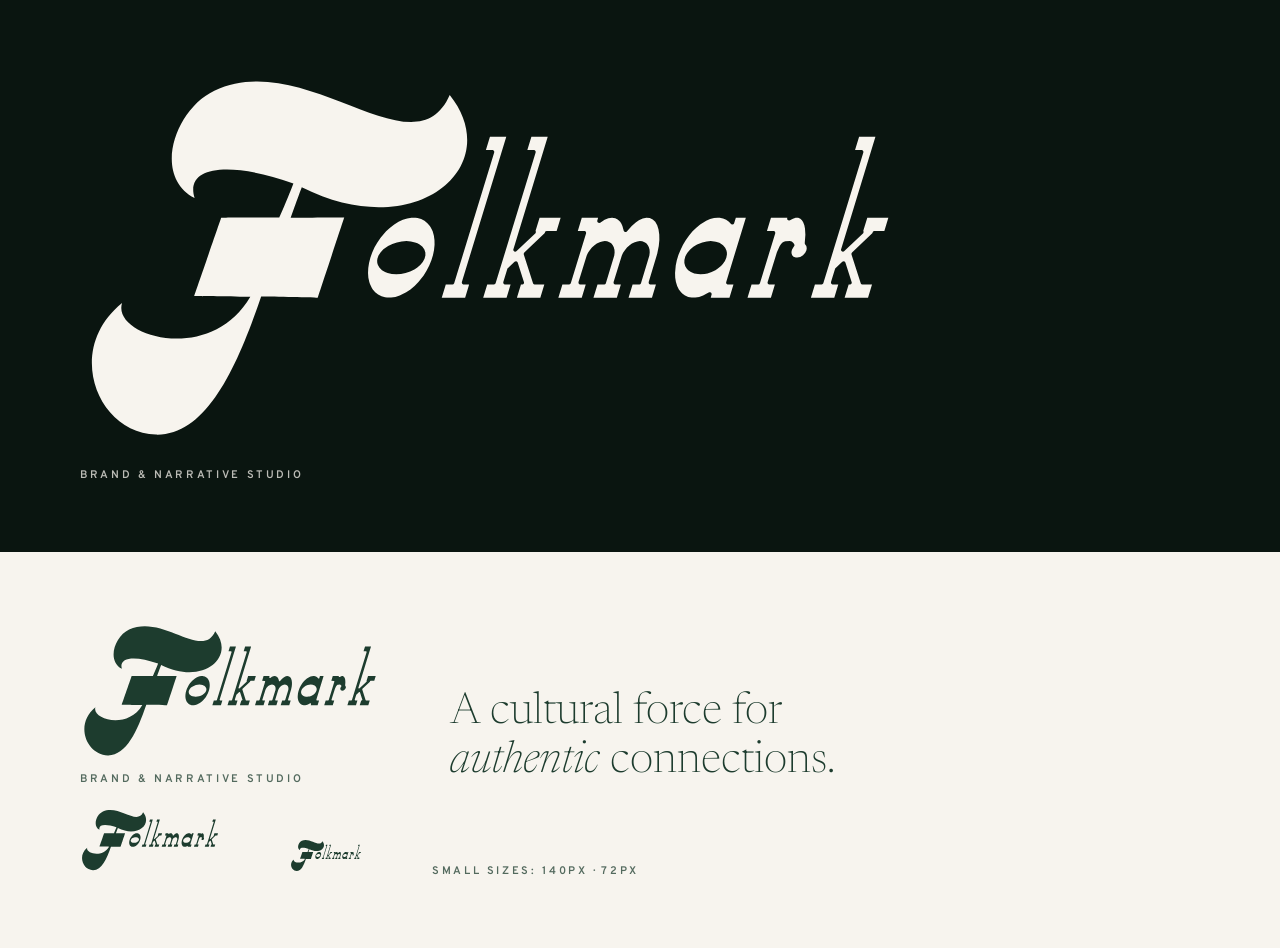
==== brand/specimen.html @ bb6ceb9d "Add the Folkmark logotype: painted F with sign-painter lowercase Draw 'olkmark' to sit beside the pa" ====
<!doctype html><html><head><meta charset="utf-8"><title>Folkmark logotype</title>
<link rel="stylesheet" href="https://fonts.googleapis.com/css2?family=Newsreader:ital,opsz,wght@0,6..72,200..300;1,6..72,200..300&family=Overpass:wght@600;800&display=swap">
<style>
body{margin:0;font-family:Overpass,sans-serif}
section{padding:70px 80px;display:flex;flex-direction:column;gap:22px}
.g{background:#0A1510;color:#F7F4EE} .p{background:#F7F4EE;color:#1D3C2E}
.lab{font-weight:600;font-size:11px;letter-spacing:.24em;text-transform:uppercase;opacity:.75}
.big svg{width:820px;display:block}
.row{display:flex;gap:70px;align-items:flex-end}
.lock svg{width:300px;display:block;margin-bottom:12px}
.serif{font-family:Newsreader;font-weight:200;font-size:44px;line-height:1.1}
.serif em{font-style:italic}
.sm svg{width:140px} .xs svg{width:72px}
</style></head><body>
<section class="g"><div class="big"><svg viewBox="-85 -480 1682 772" fill="currentColor"><path d="M1.23 -1.81 C-20.06 65.43 182.27 126.48 264.38 -15.01 C235.52 -15.36 149.30 -16.58 149.30 -16.58 C149.30 -16.58 204.63 -176.90 204.63 -176.90 C204.63 -176.90 323.94 -177.43 323.94 -177.43 C323.94 -177.43 342.78 -220.32 352.74 -247.23 C225.15 -293.12 129.31 -284.23 150.03 -217.38 C63.46 -262.58 108.81 -398.77 190.55 -437.57 C378.35 -526.70 600.63 -264.51 673.38 -428.57 C790.05 -282.53 604.11 -121.31 369.89 -239.24 C366.04 -229.39 347.33 -177.10 347.33 -177.10 C347.33 -177.10 456.98 -177.57 456.98 -177.57 C456.98 -177.57 402.70 -12.97 402.70 -12.97 C402.70 -12.97 330.21 -14.58 286.62 -15.43 C236.40 132.00 173.78 270.28 70.93 267.90 C-48.33 265.14 -118.09 94.92 1.23 -1.81Z"/><path d="M1414.2 -13.0 L1422.5 -40.0 L1436.4 -40.0 L1438.5 -40.9 L1439.7 -42.5 L1521.8 -310.8 L1521.9 -312.4 L1521.5 -313.9 L1520.5 -315.1 L1519.1 -315.8 L1504.8 -316.0 L1513.1 -343.0 L1546.6 -343.0 L1475.9 -111.2 L1476.5 -109.0 L1478.3 -107.5 L1480.2 -107.2 L1482.3 -108.0 L1521.5 -145.0 L1522.4 -147.5 L1521.7 -150.1 L1529.9 -177.0 L1573.1 -177.0 L1564.9 -150.0 L1544.7 -150.0 L1542.4 -149.3 L1541.1 -147.8 L1540.6 -145.4 L1498.6 -105.6 L1497.4 -103.5 L1497.5 -101.4 L1516.6 -41.9 L1517.8 -40.7 L1519.6 -40.0 L1539.6 -40.0 L1531.4 -13.0 L1483.4 -13.0 L1491.7 -40.0 L1494.5 -40.0 L1496.3 -40.7 L1497.7 -42.1 L1498.1 -44.1 L1485.0 -85.3 L1483.5 -87.0 L1481.3 -87.7 L1478.6 -86.6 L1464.0 -72.6 L1455.5 -45.2 L1455.4 -43.6 L1455.8 -42.1 L1456.8 -40.9 L1458.2 -40.2 L1470.4 -40.0 L1462.2 -13.0 L1414.2 -13.0Z M1284.2 -13.0 L1292.5 -40.0 L1306.4 -40.0 L1308.2 -40.7 L1309.7 -42.5 L1341.0 -144.8 L1341.2 -146.4 L1340.7 -147.9 L1339.7 -149.1 L1338.3 -149.8 L1324.1 -150.0 L1332.3 -177.0 L1365.8 -177.0 L1365.5 -174.7 L1366.1 -172.9 L1367.6 -171.6 L1369.5 -171.1 L1371.4 -171.6 L1377.4 -175.1 L1383.0 -176.8 L1388.1 -176.7 L1392.6 -174.8 L1395.8 -171.9 L1398.4 -167.8 L1400.8 -161.4 L1402.1 -155.1 L1402.9 -142.1 L1401.6 -124.7 L1402.2 -122.8 L1404.9 -119.0 L1405.7 -114.6 L1405.1 -110.1 L1402.6 -105.1 L1398.1 -100.0 L1392.3 -96.6 L1386.2 -95.2 L1383.3 -95.3 L1380.1 -96.3 L1377.9 -97.7 L1376.2 -99.6 L1374.9 -102.4 L1374.4 -105.0 L1374.6 -108.0 L1375.6 -111.7 L1380.6 -120.0 L1380.3 -122.3 L1378.4 -125.3 L1375.0 -128.0 L1371.1 -129.0 L1361.9 -128.7 L1358.8 -127.7 L1356.0 -126.0 L1353.1 -123.1 L1350.3 -119.0 L1344.5 -106.0 L1325.4 -44.8 L1325.4 -43.2 L1326.0 -41.8 L1328.2 -40.2 L1340.4 -40.0 L1332.2 -13.0 L1284.2 -13.0Z M1208.8 -13.0 L1210.8 -20.6 L1209.7 -23.0 L1207.7 -24.1 L1205.4 -24.0 L1193.1 -17.4 L1185.0 -14.6 L1177.1 -13.2 L1169.6 -13.2 L1162.6 -14.5 L1156.0 -17.4 L1150.4 -21.4 L1147.9 -23.9 L1143.4 -29.9 L1139.9 -37.1 L1137.4 -45.1 L1135.9 -54.1 L1135.6 -63.7 L1137.0 -79.0 L1139.2 -89.6 L1142.5 -100.3 L1146.8 -111.0 L1151.9 -121.3 L1157.8 -131.2 L1164.4 -140.5 L1171.5 -149.0 L1179.2 -156.6 L1187.1 -163.1 L1199.5 -170.8 L1207.5 -174.2 L1215.5 -176.3 L1223.2 -177.0 L1227.1 -176.8 L1234.0 -175.5 L1240.4 -172.7 L1246.1 -168.6 L1250.9 -163.7 L1253.5 -163.0 L1255.3 -163.7 L1256.6 -165.1 L1260.3 -177.0 L1280.8 -177.0 L1240.4 -44.8 L1240.4 -43.2 L1241.0 -41.8 L1243.2 -40.2 L1255.4 -40.0 L1247.2 -13.0 L1208.8 -13.0Z M1240.7 -94.9 L1242.0 -101.8 L1241.9 -105.7 L1241.0 -109.9 L1238.4 -115.5 L1234.0 -120.7 L1230.4 -123.3 L1226.5 -125.4 L1219.2 -127.9 L1208.8 -129.0 L1200.3 -128.4 L1191.5 -126.4 L1180.7 -122.0 L1173.1 -117.4 L1166.6 -111.9 L1161.3 -105.8 L1158.7 -101.7 L1156.6 -97.4 L1154.8 -90.4 L1154.7 -83.9 L1156.3 -77.8 L1159.4 -72.7 L1162.6 -69.3 L1168.1 -65.5 L1174.9 -62.8 L1182.3 -61.3 L1188.0 -61.0 L1196.3 -61.6 L1202.2 -62.8 L1210.6 -65.6 L1218.4 -69.4 L1223.4 -72.6 L1229.8 -77.9 L1233.6 -82.1 L1237.9 -88.3 L1240.7 -94.9Z M896.2 -13.0 L904.5 -40.0 L918.4 -40.0 L920.5 -40.9 L921.7 -42.5 L953.0 -144.8 L953.2 -146.4 L952.7 -147.9 L951.7 -149.1 L950.3 -149.8 L936.1 -150.0 L944.3 -177.0 L977.8 -177.0 L976.0 -170.9 L976.0 -169.3 L977.3 -167.0 L979.9 -166.1 L982.1 -166.7 L991.1 -172.7 L998.9 -175.9 L1006.3 -177.0 L1013.0 -175.9 L1017.9 -173.4 L1023.0 -168.5 L1025.6 -164.6 L1027.6 -160.1 L1030.5 -149.9 L1031.9 -148.4 L1033.7 -147.7 L1035.3 -147.9 L1036.7 -148.7 L1046.7 -160.0 L1054.9 -167.3 L1061.4 -171.8 L1069.3 -175.4 L1076.8 -177.0 L1083.7 -176.3 L1089.8 -173.5 L1095.0 -168.6 L1099.0 -161.7 L1101.7 -153.0 L1103.2 -142.8 L1103.4 -131.3 L1102.2 -118.8 L1099.0 -103.1 L1081.4 -44.4 L1082.0 -41.8 L1084.2 -40.2 L1096.4 -40.0 L1088.2 -13.0 L1040.2 -13.0 L1048.5 -40.0 L1062.4 -40.0 L1064.2 -40.7 L1065.5 -42.1 L1082.9 -99.4 L1083.6 -105.9 L1083.3 -111.1 L1081.9 -116.5 L1079.8 -120.6 L1076.6 -124.4 L1073.0 -126.9 L1068.3 -128.5 L1063.6 -129.0 L1058.0 -128.4 L1052.9 -126.8 L1047.1 -123.9 L1042.3 -120.5 L1037.0 -115.7 L1033.0 -111.0 L1029.0 -104.9 L1026.4 -99.4 L1009.4 -44.4 L1010.0 -41.8 L1012.2 -40.2 L1024.4 -40.0 L1016.2 -13.0 L968.2 -13.0 L976.5 -40.0 L990.4 -40.0 L992.2 -40.7 L993.5 -42.1 L1010.9 -99.4 L1011.6 -105.9 L1011.3 -111.1 L1009.9 -116.5 L1007.8 -120.6 L1004.6 -124.4 L1001.0 -126.9 L996.3 -128.5 L991.6 -129.0 L986.0 -128.4 L980.9 -126.8 L975.1 -123.9 L970.3 -120.5 L965.0 -115.7 L961.0 -111.0 L957.0 -104.9 L954.4 -99.4 L937.4 -44.4 L938.0 -41.8 L940.2 -40.2 L952.4 -40.0 L944.2 -13.0 L896.2 -13.0Z M742.0 -13.0 L750.3 -40.0 L764.2 -40.0 L766.3 -40.9 L767.5 -42.5 L849.6 -310.8 L849.7 -312.4 L849.3 -313.9 L848.3 -315.1 L846.9 -315.8 L832.6 -316.0 L840.9 -343.0 L874.4 -343.0 L803.7 -111.2 L804.3 -109.0 L805.8 -107.7 L808.0 -107.2 L810.1 -108.0 L849.3 -145.0 L850.2 -147.5 L849.5 -150.1 L857.7 -177.0 L900.9 -177.0 L892.7 -150.0 L872.5 -150.0 L870.2 -149.3 L868.9 -147.8 L868.4 -145.4 L826.4 -105.6 L825.2 -103.5 L825.3 -101.4 L844.4 -41.9 L845.9 -40.5 L847.4 -40.0 L867.4 -40.0 L859.2 -13.0 L811.2 -13.0 L819.5 -40.0 L822.3 -40.0 L824.1 -40.7 L825.5 -42.1 L825.9 -44.1 L812.8 -85.3 L811.3 -87.0 L809.1 -87.7 L806.4 -86.6 L791.8 -72.6 L783.3 -45.2 L783.2 -43.6 L783.6 -42.1 L784.6 -40.9 L786.0 -40.2 L798.2 -40.0 L790.0 -13.0 L742.0 -13.0Z M657.0 -13.0 L665.3 -40.0 L679.2 -40.0 L681.0 -40.7 L682.5 -42.5 L764.6 -310.8 L764.7 -312.4 L764.3 -313.9 L763.3 -315.1 L761.9 -315.8 L747.6 -316.0 L755.9 -343.0 L789.4 -343.0 L698.3 -45.2 L698.2 -43.6 L698.6 -42.1 L699.6 -40.9 L701.0 -40.2 L713.2 -40.0 L705.0 -13.0 L657.0 -13.0Z M635.8 -89.7 L631.4 -79.0 L626.1 -68.6 L619.9 -58.7 L609.2 -45.1 L601.3 -37.0 L592.8 -29.9 L584.1 -24.0 L570.8 -17.4 L561.9 -14.6 L553.1 -13.2 L544.8 -13.2 L540.8 -13.7 L533.5 -15.8 L526.5 -19.3 L520.5 -24.1 L515.6 -29.9 L513.4 -33.3 L509.8 -40.9 L508.4 -45.2 L506.5 -54.1 L505.8 -63.7 L506.3 -73.8 L507.9 -84.3 L510.6 -95.0 L514.4 -105.7 L519.2 -116.2 L525.0 -126.3 L531.6 -136.0 L542.9 -149.1 L551.0 -156.6 L559.6 -163.1 L568.4 -168.5 L577.3 -172.6 L586.2 -175.4 L594.9 -176.8 L603.2 -176.8 L607.3 -176.3 L614.8 -174.2 L621.6 -170.7 L627.6 -165.9 L632.6 -160.1 L634.8 -156.6 L638.4 -149.0 L640.8 -140.5 L642.1 -131.2 L642.3 -121.3 L641.2 -110.9 L639.1 -100.3 L635.8 -89.7Z M623.5 -99.3 L623.4 -105.7 L621.4 -111.8 L617.5 -117.3 L611.7 -122.0 L607.2 -124.5 L602.3 -126.4 L593.8 -128.3 L584.6 -129.0 L574.7 -128.3 L565.0 -126.4 L555.7 -123.2 L547.0 -119.0 L537.3 -112.1 L531.4 -105.8 L527.3 -99.3 L525.0 -92.6 L524.5 -88.6 L524.8 -84.3 L526.1 -79.8 L529.4 -74.2 L534.4 -69.3 L540.7 -65.6 L546.0 -63.6 L554.5 -61.6 L563.8 -61.0 L573.4 -61.7 L582.9 -63.6 L592.3 -66.7 L600.9 -70.9 L606.3 -74.4 L612.9 -79.9 L618.1 -86.1 L621.7 -92.6 L623.5 -99.3Z"/></svg></div><div class="lab">Brand &amp; Narrative Studio</div></section>
<section class="p"><div class="row">
 <div class="lock"><svg viewBox="-85 -480 1682 772" fill="currentColor"><path d="M1.23 -1.81 C-20.06 65.43 182.27 126.48 264.38 -15.01 C235.52 -15.36 149.30 -16.58 149.30 -16.58 C149.30 -16.58 204.63 -176.90 204.63 -176.90 C204.63 -176.90 323.94 -177.43 323.94 -177.43 C323.94 -177.43 342.78 -220.32 352.74 -247.23 C225.15 -293.12 129.31 -284.23 150.03 -217.38 C63.46 -262.58 108.81 -398.77 190.55 -437.57 C378.35 -526.70 600.63 -264.51 673.38 -428.57 C790.05 -282.53 604.11 -121.31 369.89 -239.24 C366.04 -229.39 347.33 -177.10 347.33 -177.10 C347.33 -177.10 456.98 -177.57 456.98 -177.57 C456.98 -177.57 402.70 -12.97 402.70 -12.97 C402.70 -12.97 330.21 -14.58 286.62 -15.43 C236.40 132.00 173.78 270.28 70.93 267.90 C-48.33 265.14 -118.09 94.92 1.23 -1.81Z"/><path d="M1414.2 -13.0 L1422.5 -40.0 L1436.4 -40.0 L1438.5 -40.9 L1439.7 -42.5 L1521.8 -310.8 L1521.9 -312.4 L1521.5 -313.9 L1520.5 -315.1 L1519.1 -315.8 L1504.8 -316.0 L1513.1 -343.0 L1546.6 -343.0 L1475.9 -111.2 L1476.5 -109.0 L1478.3 -107.5 L1480.2 -107.2 L1482.3 -108.0 L1521.5 -145.0 L1522.4 -147.5 L1521.7 -150.1 L1529.9 -177.0 L1573.1 -177.0 L1564.9 -150.0 L1544.7 -150.0 L1542.4 -149.3 L1541.1 -147.8 L1540.6 -145.4 L1498.6 -105.6 L1497.4 -103.5 L1497.5 -101.4 L1516.6 -41.9 L1517.8 -40.7 L1519.6 -40.0 L1539.6 -40.0 L1531.4 -13.0 L1483.4 -13.0 L1491.7 -40.0 L1494.5 -40.0 L1496.3 -40.7 L1497.7 -42.1 L1498.1 -44.1 L1485.0 -85.3 L1483.5 -87.0 L1481.3 -87.7 L1478.6 -86.6 L1464.0 -72.6 L1455.5 -45.2 L1455.4 -43.6 L1455.8 -42.1 L1456.8 -40.9 L1458.2 -40.2 L1470.4 -40.0 L1462.2 -13.0 L1414.2 -13.0Z M1284.2 -13.0 L1292.5 -40.0 L1306.4 -40.0 L1308.2 -40.7 L1309.7 -42.5 L1341.0 -144.8 L1341.2 -146.4 L1340.7 -147.9 L1339.7 -149.1 L1338.3 -149.8 L1324.1 -150.0 L1332.3 -177.0 L1365.8 -177.0 L1365.5 -174.7 L1366.1 -172.9 L1367.6 -171.6 L1369.5 -171.1 L1371.4 -171.6 L1377.4 -175.1 L1383.0 -176.8 L1388.1 -176.7 L1392.6 -174.8 L1395.8 -171.9 L1398.4 -167.8 L1400.8 -161.4 L1402.1 -155.1 L1402.9 -142.1 L1401.6 -124.7 L1402.2 -122.8 L1404.9 -119.0 L1405.7 -114.6 L1405.1 -110.1 L1402.6 -105.1 L1398.1 -100.0 L1392.3 -96.6 L1386.2 -95.2 L1383.3 -95.3 L1380.1 -96.3 L1377.9 -97.7 L1376.2 -99.6 L1374.9 -102.4 L1374.4 -105.0 L1374.6 -108.0 L1375.6 -111.7 L1380.6 -120.0 L1380.3 -122.3 L1378.4 -125.3 L1375.0 -128.0 L1371.1 -129.0 L1361.9 -128.7 L1358.8 -127.7 L1356.0 -126.0 L1353.1 -123.1 L1350.3 -119.0 L1344.5 -106.0 L1325.4 -44.8 L1325.4 -43.2 L1326.0 -41.8 L1328.2 -40.2 L1340.4 -40.0 L1332.2 -13.0 L1284.2 -13.0Z M1208.8 -13.0 L1210.8 -20.6 L1209.7 -23.0 L1207.7 -24.1 L1205.4 -24.0 L1193.1 -17.4 L1185.0 -14.6 L1177.1 -13.2 L1169.6 -13.2 L1162.6 -14.5 L1156.0 -17.4 L1150.4 -21.4 L1147.9 -23.9 L1143.4 -29.9 L1139.9 -37.1 L1137.4 -45.1 L1135.9 -54.1 L1135.6 -63.7 L1137.0 -79.0 L1139.2 -89.6 L1142.5 -100.3 L1146.8 -111.0 L1151.9 -121.3 L1157.8 -131.2 L1164.4 -140.5 L1171.5 -149.0 L1179.2 -156.6 L1187.1 -163.1 L1199.5 -170.8 L1207.5 -174.2 L1215.5 -176.3 L1223.2 -177.0 L1227.1 -176.8 L1234.0 -175.5 L1240.4 -172.7 L1246.1 -168.6 L1250.9 -163.7 L1253.5 -163.0 L1255.3 -163.7 L1256.6 -165.1 L1260.3 -177.0 L1280.8 -177.0 L1240.4 -44.8 L1240.4 -43.2 L1241.0 -41.8 L1243.2 -40.2 L1255.4 -40.0 L1247.2 -13.0 L1208.8 -13.0Z M1240.7 -94.9 L1242.0 -101.8 L1241.9 -105.7 L1241.0 -109.9 L1238.4 -115.5 L1234.0 -120.7 L1230.4 -123.3 L1226.5 -125.4 L1219.2 -127.9 L1208.8 -129.0 L1200.3 -128.4 L1191.5 -126.4 L1180.7 -122.0 L1173.1 -117.4 L1166.6 -111.9 L1161.3 -105.8 L1158.7 -101.7 L1156.6 -97.4 L1154.8 -90.4 L1154.7 -83.9 L1156.3 -77.8 L1159.4 -72.7 L1162.6 -69.3 L1168.1 -65.5 L1174.9 -62.8 L1182.3 -61.3 L1188.0 -61.0 L1196.3 -61.6 L1202.2 -62.8 L1210.6 -65.6 L1218.4 -69.4 L1223.4 -72.6 L1229.8 -77.9 L1233.6 -82.1 L1237.9 -88.3 L1240.7 -94.9Z M896.2 -13.0 L904.5 -40.0 L918.4 -40.0 L920.5 -40.9 L921.7 -42.5 L953.0 -144.8 L953.2 -146.4 L952.7 -147.9 L951.7 -149.1 L950.3 -149.8 L936.1 -150.0 L944.3 -177.0 L977.8 -177.0 L976.0 -170.9 L976.0 -169.3 L977.3 -167.0 L979.9 -166.1 L982.1 -166.7 L991.1 -172.7 L998.9 -175.9 L1006.3 -177.0 L1013.0 -175.9 L1017.9 -173.4 L1023.0 -168.5 L1025.6 -164.6 L1027.6 -160.1 L1030.5 -149.9 L1031.9 -148.4 L1033.7 -147.7 L1035.3 -147.9 L1036.7 -148.7 L1046.7 -160.0 L1054.9 -167.3 L1061.4 -171.8 L1069.3 -175.4 L1076.8 -177.0 L1083.7 -176.3 L1089.8 -173.5 L1095.0 -168.6 L1099.0 -161.7 L1101.7 -153.0 L1103.2 -142.8 L1103.4 -131.3 L1102.2 -118.8 L1099.0 -103.1 L1081.4 -44.4 L1082.0 -41.8 L1084.2 -40.2 L1096.4 -40.0 L1088.2 -13.0 L1040.2 -13.0 L1048.5 -40.0 L1062.4 -40.0 L1064.2 -40.7 L1065.5 -42.1 L1082.9 -99.4 L1083.6 -105.9 L1083.3 -111.1 L1081.9 -116.5 L1079.8 -120.6 L1076.6 -124.4 L1073.0 -126.9 L1068.3 -128.5 L1063.6 -129.0 L1058.0 -128.4 L1052.9 -126.8 L1047.1 -123.9 L1042.3 -120.5 L1037.0 -115.7 L1033.0 -111.0 L1029.0 -104.9 L1026.4 -99.4 L1009.4 -44.4 L1010.0 -41.8 L1012.2 -40.2 L1024.4 -40.0 L1016.2 -13.0 L968.2 -13.0 L976.5 -40.0 L990.4 -40.0 L992.2 -40.7 L993.5 -42.1 L1010.9 -99.4 L1011.6 -105.9 L1011.3 -111.1 L1009.9 -116.5 L1007.8 -120.6 L1004.6 -124.4 L1001.0 -126.9 L996.3 -128.5 L991.6 -129.0 L986.0 -128.4 L980.9 -126.8 L975.1 -123.9 L970.3 -120.5 L965.0 -115.7 L961.0 -111.0 L957.0 -104.9 L954.4 -99.4 L937.4 -44.4 L938.0 -41.8 L940.2 -40.2 L952.4 -40.0 L944.2 -13.0 L896.2 -13.0Z M742.0 -13.0 L750.3 -40.0 L764.2 -40.0 L766.3 -40.9 L767.5 -42.5 L849.6 -310.8 L849.7 -312.4 L849.3 -313.9 L848.3 -315.1 L846.9 -315.8 L832.6 -316.0 L840.9 -343.0 L874.4 -343.0 L803.7 -111.2 L804.3 -109.0 L805.8 -107.7 L808.0 -107.2 L810.1 -108.0 L849.3 -145.0 L850.2 -147.5 L849.5 -150.1 L857.7 -177.0 L900.9 -177.0 L892.7 -150.0 L872.5 -150.0 L870.2 -149.3 L868.9 -147.8 L868.4 -145.4 L826.4 -105.6 L825.2 -103.5 L825.3 -101.4 L844.4 -41.9 L845.9 -40.5 L847.4 -40.0 L867.4 -40.0 L859.2 -13.0 L811.2 -13.0 L819.5 -40.0 L822.3 -40.0 L824.1 -40.7 L825.5 -42.1 L825.9 -44.1 L812.8 -85.3 L811.3 -87.0 L809.1 -87.7 L806.4 -86.6 L791.8 -72.6 L783.3 -45.2 L783.2 -43.6 L783.6 -42.1 L784.6 -40.9 L786.0 -40.2 L798.2 -40.0 L790.0 -13.0 L742.0 -13.0Z M657.0 -13.0 L665.3 -40.0 L679.2 -40.0 L681.0 -40.7 L682.5 -42.5 L764.6 -310.8 L764.7 -312.4 L764.3 -313.9 L763.3 -315.1 L761.9 -315.8 L747.6 -316.0 L755.9 -343.0 L789.4 -343.0 L698.3 -45.2 L698.2 -43.6 L698.6 -42.1 L699.6 -40.9 L701.0 -40.2 L713.2 -40.0 L705.0 -13.0 L657.0 -13.0Z M635.8 -89.7 L631.4 -79.0 L626.1 -68.6 L619.9 -58.7 L609.2 -45.1 L601.3 -37.0 L592.8 -29.9 L584.1 -24.0 L570.8 -17.4 L561.9 -14.6 L553.1 -13.2 L544.8 -13.2 L540.8 -13.7 L533.5 -15.8 L526.5 -19.3 L520.5 -24.1 L515.6 -29.9 L513.4 -33.3 L509.8 -40.9 L508.4 -45.2 L506.5 -54.1 L505.8 -63.7 L506.3 -73.8 L507.9 -84.3 L510.6 -95.0 L514.4 -105.7 L519.2 -116.2 L525.0 -126.3 L531.6 -136.0 L542.9 -149.1 L551.0 -156.6 L559.6 -163.1 L568.4 -168.5 L577.3 -172.6 L586.2 -175.4 L594.9 -176.8 L603.2 -176.8 L607.3 -176.3 L614.8 -174.2 L621.6 -170.7 L627.6 -165.9 L632.6 -160.1 L634.8 -156.6 L638.4 -149.0 L640.8 -140.5 L642.1 -131.2 L642.3 -121.3 L641.2 -110.9 L639.1 -100.3 L635.8 -89.7Z M623.5 -99.3 L623.4 -105.7 L621.4 -111.8 L617.5 -117.3 L611.7 -122.0 L607.2 -124.5 L602.3 -126.4 L593.8 -128.3 L584.6 -129.0 L574.7 -128.3 L565.0 -126.4 L555.7 -123.2 L547.0 -119.0 L537.3 -112.1 L531.4 -105.8 L527.3 -99.3 L525.0 -92.6 L524.5 -88.6 L524.8 -84.3 L526.1 -79.8 L529.4 -74.2 L534.4 -69.3 L540.7 -65.6 L546.0 -63.6 L554.5 -61.6 L563.8 -61.0 L573.4 -61.7 L582.9 -63.6 L592.3 -66.7 L600.9 -70.9 L606.3 -74.4 L612.9 -79.9 L618.1 -86.1 L621.7 -92.6 L623.5 -99.3Z"/></svg><div class="lab">Brand &amp; Narrative Studio</div></div>
 <div class="serif">A cultural force for<br><em>authentic</em> connections.</div></div>
 <div class="row"><div class="sm"><svg viewBox="-85 -480 1682 772" fill="currentColor"><path d="M1.23 -1.81 C-20.06 65.43 182.27 126.48 264.38 -15.01 C235.52 -15.36 149.30 -16.58 149.30 -16.58 C149.30 -16.58 204.63 -176.90 204.63 -176.90 C204.63 -176.90 323.94 -177.43 323.94 -177.43 C323.94 -177.43 342.78 -220.32 352.74 -247.23 C225.15 -293.12 129.31 -284.23 150.03 -217.38 C63.46 -262.58 108.81 -398.77 190.55 -437.57 C378.35 -526.70 600.63 -264.51 673.38 -428.57 C790.05 -282.53 604.11 -121.31 369.89 -239.24 C366.04 -229.39 347.33 -177.10 347.33 -177.10 C347.33 -177.10 456.98 -177.57 456.98 -177.57 C456.98 -177.57 402.70 -12.97 402.70 -12.97 C402.70 -12.97 330.21 -14.58 286.62 -15.43 C236.40 132.00 173.78 270.28 70.93 267.90 C-48.33 265.14 -118.09 94.92 1.23 -1.81Z"/><path d="M1414.2 -13.0 L1422.5 -40.0 L1436.4 -40.0 L1438.5 -40.9 L1439.7 -42.5 L1521.8 -310.8 L1521.9 -312.4 L1521.5 -313.9 L1520.5 -315.1 L1519.1 -315.8 L1504.8 -316.0 L1513.1 -343.0 L1546.6 -343.0 L1475.9 -111.2 L1476.5 -109.0 L1478.3 -107.5 L1480.2 -107.2 L1482.3 -108.0 L1521.5 -145.0 L1522.4 -147.5 L1521.7 -150.1 L1529.9 -177.0 L1573.1 -177.0 L1564.9 -150.0 L1544.7 -150.0 L1542.4 -149.3 L1541.1 -147.8 L1540.6 -145.4 L1498.6 -105.6 L1497.4 -103.5 L1497.5 -101.4 L1516.6 -41.9 L1517.8 -40.7 L1519.6 -40.0 L1539.6 -40.0 L1531.4 -13.0 L1483.4 -13.0 L1491.7 -40.0 L1494.5 -40.0 L1496.3 -40.7 L1497.7 -42.1 L1498.1 -44.1 L1485.0 -85.3 L1483.5 -87.0 L1481.3 -87.7 L1478.6 -86.6 L1464.0 -72.6 L1455.5 -45.2 L1455.4 -43.6 L1455.8 -42.1 L1456.8 -40.9 L1458.2 -40.2 L1470.4 -40.0 L1462.2 -13.0 L1414.2 -13.0Z M1284.2 -13.0 L1292.5 -40.0 L1306.4 -40.0 L1308.2 -40.7 L1309.7 -42.5 L1341.0 -144.8 L1341.2 -146.4 L1340.7 -147.9 L1339.7 -149.1 L1338.3 -149.8 L1324.1 -150.0 L1332.3 -177.0 L1365.8 -177.0 L1365.5 -174.7 L1366.1 -172.9 L1367.6 -171.6 L1369.5 -171.1 L1371.4 -171.6 L1377.4 -175.1 L1383.0 -176.8 L1388.1 -176.7 L1392.6 -174.8 L1395.8 -171.9 L1398.4 -167.8 L1400.8 -161.4 L1402.1 -155.1 L1402.9 -142.1 L1401.6 -124.7 L1402.2 -122.8 L1404.9 -119.0 L1405.7 -114.6 L1405.1 -110.1 L1402.6 -105.1 L1398.1 -100.0 L1392.3 -96.6 L1386.2 -95.2 L1383.3 -95.3 L1380.1 -96.3 L1377.9 -97.7 L1376.2 -99.6 L1374.9 -102.4 L1374.4 -105.0 L1374.6 -108.0 L1375.6 -111.7 L1380.6 -120.0 L1380.3 -122.3 L1378.4 -125.3 L1375.0 -128.0 L1371.1 -129.0 L1361.9 -128.7 L1358.8 -127.7 L1356.0 -126.0 L1353.1 -123.1 L1350.3 -119.0 L1344.5 -106.0 L1325.4 -44.8 L1325.4 -43.2 L1326.0 -41.8 L1328.2 -40.2 L1340.4 -40.0 L1332.2 -13.0 L1284.2 -13.0Z M1208.8 -13.0 L1210.8 -20.6 L1209.7 -23.0 L1207.7 -24.1 L1205.4 -24.0 L1193.1 -17.4 L1185.0 -14.6 L1177.1 -13.2 L1169.6 -13.2 L1162.6 -14.5 L1156.0 -17.4 L1150.4 -21.4 L1147.9 -23.9 L1143.4 -29.9 L1139.9 -37.1 L1137.4 -45.1 L1135.9 -54.1 L1135.6 -63.7 L1137.0 -79.0 L1139.2 -89.6 L1142.5 -100.3 L1146.8 -111.0 L1151.9 -121.3 L1157.8 -131.2 L1164.4 -140.5 L1171.5 -149.0 L1179.2 -156.6 L1187.1 -163.1 L1199.5 -170.8 L1207.5 -174.2 L1215.5 -176.3 L1223.2 -177.0 L1227.1 -176.8 L1234.0 -175.5 L1240.4 -172.7 L1246.1 -168.6 L1250.9 -163.7 L1253.5 -163.0 L1255.3 -163.7 L1256.6 -165.1 L1260.3 -177.0 L1280.8 -177.0 L1240.4 -44.8 L1240.4 -43.2 L1241.0 -41.8 L1243.2 -40.2 L1255.4 -40.0 L1247.2 -13.0 L1208.8 -13.0Z M1240.7 -94.9 L1242.0 -101.8 L1241.9 -105.7 L1241.0 -109.9 L1238.4 -115.5 L1234.0 -120.7 L1230.4 -123.3 L1226.5 -125.4 L1219.2 -127.9 L1208.8 -129.0 L1200.3 -128.4 L1191.5 -126.4 L1180.7 -122.0 L1173.1 -117.4 L1166.6 -111.9 L1161.3 -105.8 L1158.7 -101.7 L1156.6 -97.4 L1154.8 -90.4 L1154.7 -83.9 L1156.3 -77.8 L1159.4 -72.7 L1162.6 -69.3 L1168.1 -65.5 L1174.9 -62.8 L1182.3 -61.3 L1188.0 -61.0 L1196.3 -61.6 L1202.2 -62.8 L1210.6 -65.6 L1218.4 -69.4 L1223.4 -72.6 L1229.8 -77.9 L1233.6 -82.1 L1237.9 -88.3 L1240.7 -94.9Z M896.2 -13.0 L904.5 -40.0 L918.4 -40.0 L920.5 -40.9 L921.7 -42.5 L953.0 -144.8 L953.2 -146.4 L952.7 -147.9 L951.7 -149.1 L950.3 -149.8 L936.1 -150.0 L944.3 -177.0 L977.8 -177.0 L976.0 -170.9 L976.0 -169.3 L977.3 -167.0 L979.9 -166.1 L982.1 -166.7 L991.1 -172.7 L998.9 -175.9 L1006.3 -177.0 L1013.0 -175.9 L1017.9 -173.4 L1023.0 -168.5 L1025.6 -164.6 L1027.6 -160.1 L1030.5 -149.9 L1031.9 -148.4 L1033.7 -147.7 L1035.3 -147.9 L1036.7 -148.7 L1046.7 -160.0 L1054.9 -167.3 L1061.4 -171.8 L1069.3 -175.4 L1076.8 -177.0 L1083.7 -176.3 L1089.8 -173.5 L1095.0 -168.6 L1099.0 -161.7 L1101.7 -153.0 L1103.2 -142.8 L1103.4 -131.3 L1102.2 -118.8 L1099.0 -103.1 L1081.4 -44.4 L1082.0 -41.8 L1084.2 -40.2 L1096.4 -40.0 L1088.2 -13.0 L1040.2 -13.0 L1048.5 -40.0 L1062.4 -40.0 L1064.2 -40.7 L1065.5 -42.1 L1082.9 -99.4 L1083.6 -105.9 L1083.3 -111.1 L1081.9 -116.5 L1079.8 -120.6 L1076.6 -124.4 L1073.0 -126.9 L1068.3 -128.5 L1063.6 -129.0 L1058.0 -128.4 L1052.9 -126.8 L1047.1 -123.9 L1042.3 -120.5 L1037.0 -115.7 L1033.0 -111.0 L1029.0 -104.9 L1026.4 -99.4 L1009.4 -44.4 L1010.0 -41.8 L1012.2 -40.2 L1024.4 -40.0 L1016.2 -13.0 L968.2 -13.0 L976.5 -40.0 L990.4 -40.0 L992.2 -40.7 L993.5 -42.1 L1010.9 -99.4 L1011.6 -105.9 L1011.3 -111.1 L1009.9 -116.5 L1007.8 -120.6 L1004.6 -124.4 L1001.0 -126.9 L996.3 -128.5 L991.6 -129.0 L986.0 -128.4 L980.9 -126.8 L975.1 -123.9 L970.3 -120.5 L965.0 -115.7 L961.0 -111.0 L957.0 -104.9 L954.4 -99.4 L937.4 -44.4 L938.0 -41.8 L940.2 -40.2 L952.4 -40.0 L944.2 -13.0 L896.2 -13.0Z M742.0 -13.0 L750.3 -40.0 L764.2 -40.0 L766.3 -40.9 L767.5 -42.5 L849.6 -310.8 L849.7 -312.4 L849.3 -313.9 L848.3 -315.1 L846.9 -315.8 L832.6 -316.0 L840.9 -343.0 L874.4 -343.0 L803.7 -111.2 L804.3 -109.0 L805.8 -107.7 L808.0 -107.2 L810.1 -108.0 L849.3 -145.0 L850.2 -147.5 L849.5 -150.1 L857.7 -177.0 L900.9 -177.0 L892.7 -150.0 L872.5 -150.0 L870.2 -149.3 L868.9 -147.8 L868.4 -145.4 L826.4 -105.6 L825.2 -103.5 L825.3 -101.4 L844.4 -41.9 L845.9 -40.5 L847.4 -40.0 L867.4 -40.0 L859.2 -13.0 L811.2 -13.0 L819.5 -40.0 L822.3 -40.0 L824.1 -40.7 L825.5 -42.1 L825.9 -44.1 L812.8 -85.3 L811.3 -87.0 L809.1 -87.7 L806.4 -86.6 L791.8 -72.6 L783.3 -45.2 L783.2 -43.6 L783.6 -42.1 L784.6 -40.9 L786.0 -40.2 L798.2 -40.0 L790.0 -13.0 L742.0 -13.0Z M657.0 -13.0 L665.3 -40.0 L679.2 -40.0 L681.0 -40.7 L682.5 -42.5 L764.6 -310.8 L764.7 -312.4 L764.3 -313.9 L763.3 -315.1 L761.9 -315.8 L747.6 -316.0 L755.9 -343.0 L789.4 -343.0 L698.3 -45.2 L698.2 -43.6 L698.6 -42.1 L699.6 -40.9 L701.0 -40.2 L713.2 -40.0 L705.0 -13.0 L657.0 -13.0Z M635.8 -89.7 L631.4 -79.0 L626.1 -68.6 L619.9 -58.7 L609.2 -45.1 L601.3 -37.0 L592.8 -29.9 L584.1 -24.0 L570.8 -17.4 L561.9 -14.6 L553.1 -13.2 L544.8 -13.2 L540.8 -13.7 L533.5 -15.8 L526.5 -19.3 L520.5 -24.1 L515.6 -29.9 L513.4 -33.3 L509.8 -40.9 L508.4 -45.2 L506.5 -54.1 L505.8 -63.7 L506.3 -73.8 L507.9 -84.3 L510.6 -95.0 L514.4 -105.7 L519.2 -116.2 L525.0 -126.3 L531.6 -136.0 L542.9 -149.1 L551.0 -156.6 L559.6 -163.1 L568.4 -168.5 L577.3 -172.6 L586.2 -175.4 L594.9 -176.8 L603.2 -176.8 L607.3 -176.3 L614.8 -174.2 L621.6 -170.7 L627.6 -165.9 L632.6 -160.1 L634.8 -156.6 L638.4 -149.0 L640.8 -140.5 L642.1 -131.2 L642.3 -121.3 L641.2 -110.9 L639.1 -100.3 L635.8 -89.7Z M623.5 -99.3 L623.4 -105.7 L621.4 -111.8 L617.5 -117.3 L611.7 -122.0 L607.2 -124.5 L602.3 -126.4 L593.8 -128.3 L584.6 -129.0 L574.7 -128.3 L565.0 -126.4 L555.7 -123.2 L547.0 -119.0 L537.3 -112.1 L531.4 -105.8 L527.3 -99.3 L525.0 -92.6 L524.5 -88.6 L524.8 -84.3 L526.1 -79.8 L529.4 -74.2 L534.4 -69.3 L540.7 -65.6 L546.0 -63.6 L554.5 -61.6 L563.8 -61.0 L573.4 -61.7 L582.9 -63.6 L592.3 -66.7 L600.9 -70.9 L606.3 -74.4 L612.9 -79.9 L618.1 -86.1 L621.7 -92.6 L623.5 -99.3Z"/></svg></div><div class="xs"><svg viewBox="-85 -480 1682 772" fill="currentColor"><path d="M1.23 -1.81 C-20.06 65.43 182.27 126.48 264.38 -15.01 C235.52 -15.36 149.30 -16.58 149.30 -16.58 C149.30 -16.58 204.63 -176.90 204.63 -176.90 C204.63 -176.90 323.94 -177.43 323.94 -177.43 C323.94 -177.43 342.78 -220.32 352.74 -247.23 C225.15 -293.12 129.31 -284.23 150.03 -217.38 C63.46 -262.58 108.81 -398.77 190.55 -437.57 C378.35 -526.70 600.63 -264.51 673.38 -428.57 C790.05 -282.53 604.11 -121.31 369.89 -239.24 C366.04 -229.39 347.33 -177.10 347.33 -177.10 C347.33 -177.10 456.98 -177.57 456.98 -177.57 C456.98 -177.57 402.70 -12.97 402.70 -12.97 C402.70 -12.97 330.21 -14.58 286.62 -15.43 C236.40 132.00 173.78 270.28 70.93 267.90 C-48.33 265.14 -118.09 94.92 1.23 -1.81Z"/><path d="M1414.2 -13.0 L1422.5 -40.0 L1436.4 -40.0 L1438.5 -40.9 L1439.7 -42.5 L1521.8 -310.8 L1521.9 -312.4 L1521.5 -313.9 L1520.5 -315.1 L1519.1 -315.8 L1504.8 -316.0 L1513.1 -343.0 L1546.6 -343.0 L1475.9 -111.2 L1476.5 -109.0 L1478.3 -107.5 L1480.2 -107.2 L1482.3 -108.0 L1521.5 -145.0 L1522.4 -147.5 L1521.7 -150.1 L1529.9 -177.0 L1573.1 -177.0 L1564.9 -150.0 L1544.7 -150.0 L1542.4 -149.3 L1541.1 -147.8 L1540.6 -145.4 L1498.6 -105.6 L1497.4 -103.5 L1497.5 -101.4 L1516.6 -41.9 L1517.8 -40.7 L1519.6 -40.0 L1539.6 -40.0 L1531.4 -13.0 L1483.4 -13.0 L1491.7 -40.0 L1494.5 -40.0 L1496.3 -40.7 L1497.7 -42.1 L1498.1 -44.1 L1485.0 -85.3 L1483.5 -87.0 L1481.3 -87.7 L1478.6 -86.6 L1464.0 -72.6 L1455.5 -45.2 L1455.4 -43.6 L1455.8 -42.1 L1456.8 -40.9 L1458.2 -40.2 L1470.4 -40.0 L1462.2 -13.0 L1414.2 -13.0Z M1284.2 -13.0 L1292.5 -40.0 L1306.4 -40.0 L1308.2 -40.7 L1309.7 -42.5 L1341.0 -144.8 L1341.2 -146.4 L1340.7 -147.9 L1339.7 -149.1 L1338.3 -149.8 L1324.1 -150.0 L1332.3 -177.0 L1365.8 -177.0 L1365.5 -174.7 L1366.1 -172.9 L1367.6 -171.6 L1369.5 -171.1 L1371.4 -171.6 L1377.4 -175.1 L1383.0 -176.8 L1388.1 -176.7 L1392.6 -174.8 L1395.8 -171.9 L1398.4 -167.8 L1400.8 -161.4 L1402.1 -155.1 L1402.9 -142.1 L1401.6 -124.7 L1402.2 -122.8 L1404.9 -119.0 L1405.7 -114.6 L1405.1 -110.1 L1402.6 -105.1 L1398.1 -100.0 L1392.3 -96.6 L1386.2 -95.2 L1383.3 -95.3 L1380.1 -96.3 L1377.9 -97.7 L1376.2 -99.6 L1374.9 -102.4 L1374.4 -105.0 L1374.6 -108.0 L1375.6 -111.7 L1380.6 -120.0 L1380.3 -122.3 L1378.4 -125.3 L1375.0 -128.0 L1371.1 -129.0 L1361.9 -128.7 L1358.8 -127.7 L1356.0 -126.0 L1353.1 -123.1 L1350.3 -119.0 L1344.5 -106.0 L1325.4 -44.8 L1325.4 -43.2 L1326.0 -41.8 L1328.2 -40.2 L1340.4 -40.0 L1332.2 -13.0 L1284.2 -13.0Z M1208.8 -13.0 L1210.8 -20.6 L1209.7 -23.0 L1207.7 -24.1 L1205.4 -24.0 L1193.1 -17.4 L1185.0 -14.6 L1177.1 -13.2 L1169.6 -13.2 L1162.6 -14.5 L1156.0 -17.4 L1150.4 -21.4 L1147.9 -23.9 L1143.4 -29.9 L1139.9 -37.1 L1137.4 -45.1 L1135.9 -54.1 L1135.6 -63.7 L1137.0 -79.0 L1139.2 -89.6 L1142.5 -100.3 L1146.8 -111.0 L1151.9 -121.3 L1157.8 -131.2 L1164.4 -140.5 L1171.5 -149.0 L1179.2 -156.6 L1187.1 -163.1 L1199.5 -170.8 L1207.5 -174.2 L1215.5 -176.3 L1223.2 -177.0 L1227.1 -176.8 L1234.0 -175.5 L1240.4 -172.7 L1246.1 -168.6 L1250.9 -163.7 L1253.5 -163.0 L1255.3 -163.7 L1256.6 -165.1 L1260.3 -177.0 L1280.8 -177.0 L1240.4 -44.8 L1240.4 -43.2 L1241.0 -41.8 L1243.2 -40.2 L1255.4 -40.0 L1247.2 -13.0 L1208.8 -13.0Z M1240.7 -94.9 L1242.0 -101.8 L1241.9 -105.7 L1241.0 -109.9 L1238.4 -115.5 L1234.0 -120.7 L1230.4 -123.3 L1226.5 -125.4 L1219.2 -127.9 L1208.8 -129.0 L1200.3 -128.4 L1191.5 -126.4 L1180.7 -122.0 L1173.1 -117.4 L1166.6 -111.9 L1161.3 -105.8 L1158.7 -101.7 L1156.6 -97.4 L1154.8 -90.4 L1154.7 -83.9 L1156.3 -77.8 L1159.4 -72.7 L1162.6 -69.3 L1168.1 -65.5 L1174.9 -62.8 L1182.3 -61.3 L1188.0 -61.0 L1196.3 -61.6 L1202.2 -62.8 L1210.6 -65.6 L1218.4 -69.4 L1223.4 -72.6 L1229.8 -77.9 L1233.6 -82.1 L1237.9 -88.3 L1240.7 -94.9Z M896.2 -13.0 L904.5 -40.0 L918.4 -40.0 L920.5 -40.9 L921.7 -42.5 L953.0 -144.8 L953.2 -146.4 L952.7 -147.9 L951.7 -149.1 L950.3 -149.8 L936.1 -150.0 L944.3 -177.0 L977.8 -177.0 L976.0 -170.9 L976.0 -169.3 L977.3 -167.0 L979.9 -166.1 L982.1 -166.7 L991.1 -172.7 L998.9 -175.9 L1006.3 -177.0 L1013.0 -175.9 L1017.9 -173.4 L1023.0 -168.5 L1025.6 -164.6 L1027.6 -160.1 L1030.5 -149.9 L1031.9 -148.4 L1033.7 -147.7 L1035.3 -147.9 L1036.7 -148.7 L1046.7 -160.0 L1054.9 -167.3 L1061.4 -171.8 L1069.3 -175.4 L1076.8 -177.0 L1083.7 -176.3 L1089.8 -173.5 L1095.0 -168.6 L1099.0 -161.7 L1101.7 -153.0 L1103.2 -142.8 L1103.4 -131.3 L1102.2 -118.8 L1099.0 -103.1 L1081.4 -44.4 L1082.0 -41.8 L1084.2 -40.2 L1096.4 -40.0 L1088.2 -13.0 L1040.2 -13.0 L1048.5 -40.0 L1062.4 -40.0 L1064.2 -40.7 L1065.5 -42.1 L1082.9 -99.4 L1083.6 -105.9 L1083.3 -111.1 L1081.9 -116.5 L1079.8 -120.6 L1076.6 -124.4 L1073.0 -126.9 L1068.3 -128.5 L1063.6 -129.0 L1058.0 -128.4 L1052.9 -126.8 L1047.1 -123.9 L1042.3 -120.5 L1037.0 -115.7 L1033.0 -111.0 L1029.0 -104.9 L1026.4 -99.4 L1009.4 -44.4 L1010.0 -41.8 L1012.2 -40.2 L1024.4 -40.0 L1016.2 -13.0 L968.2 -13.0 L976.5 -40.0 L990.4 -40.0 L992.2 -40.7 L993.5 -42.1 L1010.9 -99.4 L1011.6 -105.9 L1011.3 -111.1 L1009.9 -116.5 L1007.8 -120.6 L1004.6 -124.4 L1001.0 -126.9 L996.3 -128.5 L991.6 -129.0 L986.0 -128.4 L980.9 -126.8 L975.1 -123.9 L970.3 -120.5 L965.0 -115.7 L961.0 -111.0 L957.0 -104.9 L954.4 -99.4 L937.4 -44.4 L938.0 -41.8 L940.2 -40.2 L952.4 -40.0 L944.2 -13.0 L896.2 -13.0Z M742.0 -13.0 L750.3 -40.0 L764.2 -40.0 L766.3 -40.9 L767.5 -42.5 L849.6 -310.8 L849.7 -312.4 L849.3 -313.9 L848.3 -315.1 L846.9 -315.8 L832.6 -316.0 L840.9 -343.0 L874.4 -343.0 L803.7 -111.2 L804.3 -109.0 L805.8 -107.7 L808.0 -107.2 L810.1 -108.0 L849.3 -145.0 L850.2 -147.5 L849.5 -150.1 L857.7 -177.0 L900.9 -177.0 L892.7 -150.0 L872.5 -150.0 L870.2 -149.3 L868.9 -147.8 L868.4 -145.4 L826.4 -105.6 L825.2 -103.5 L825.3 -101.4 L844.4 -41.9 L845.9 -40.5 L847.4 -40.0 L867.4 -40.0 L859.2 -13.0 L811.2 -13.0 L819.5 -40.0 L822.3 -40.0 L824.1 -40.7 L825.5 -42.1 L825.9 -44.1 L812.8 -85.3 L811.3 -87.0 L809.1 -87.7 L806.4 -86.6 L791.8 -72.6 L783.3 -45.2 L783.2 -43.6 L783.6 -42.1 L784.6 -40.9 L786.0 -40.2 L798.2 -40.0 L790.0 -13.0 L742.0 -13.0Z M657.0 -13.0 L665.3 -40.0 L679.2 -40.0 L681.0 -40.7 L682.5 -42.5 L764.6 -310.8 L764.7 -312.4 L764.3 -313.9 L763.3 -315.1 L761.9 -315.8 L747.6 -316.0 L755.9 -343.0 L789.4 -343.0 L698.3 -45.2 L698.2 -43.6 L698.6 -42.1 L699.6 -40.9 L701.0 -40.2 L713.2 -40.0 L705.0 -13.0 L657.0 -13.0Z M635.8 -89.7 L631.4 -79.0 L626.1 -68.6 L619.9 -58.7 L609.2 -45.1 L601.3 -37.0 L592.8 -29.9 L584.1 -24.0 L570.8 -17.4 L561.9 -14.6 L553.1 -13.2 L544.8 -13.2 L540.8 -13.7 L533.5 -15.8 L526.5 -19.3 L520.5 -24.1 L515.6 -29.9 L513.4 -33.3 L509.8 -40.9 L508.4 -45.2 L506.5 -54.1 L505.8 -63.7 L506.3 -73.8 L507.9 -84.3 L510.6 -95.0 L514.4 -105.7 L519.2 -116.2 L525.0 -126.3 L531.6 -136.0 L542.9 -149.1 L551.0 -156.6 L559.6 -163.1 L568.4 -168.5 L577.3 -172.6 L586.2 -175.4 L594.9 -176.8 L603.2 -176.8 L607.3 -176.3 L614.8 -174.2 L621.6 -170.7 L627.6 -165.9 L632.6 -160.1 L634.8 -156.6 L638.4 -149.0 L640.8 -140.5 L642.1 -131.2 L642.3 -121.3 L641.2 -110.9 L639.1 -100.3 L635.8 -89.7Z M623.5 -99.3 L623.4 -105.7 L621.4 -111.8 L617.5 -117.3 L611.7 -122.0 L607.2 -124.5 L602.3 -126.4 L593.8 -128.3 L584.6 -129.0 L574.7 -128.3 L565.0 -126.4 L555.7 -123.2 L547.0 -119.0 L537.3 -112.1 L531.4 -105.8 L527.3 -99.3 L525.0 -92.6 L524.5 -88.6 L524.8 -84.3 L526.1 -79.8 L529.4 -74.2 L534.4 -69.3 L540.7 -65.6 L546.0 -63.6 L554.5 -61.6 L563.8 -61.0 L573.4 -61.7 L582.9 -63.6 L592.3 -66.7 L600.9 -70.9 L606.3 -74.4 L612.9 -79.9 L618.1 -86.1 L621.7 -92.6 L623.5 -99.3Z"/></svg></div><div class="lab">Small sizes: 140px · 72px</div></div>
</section></body></html>
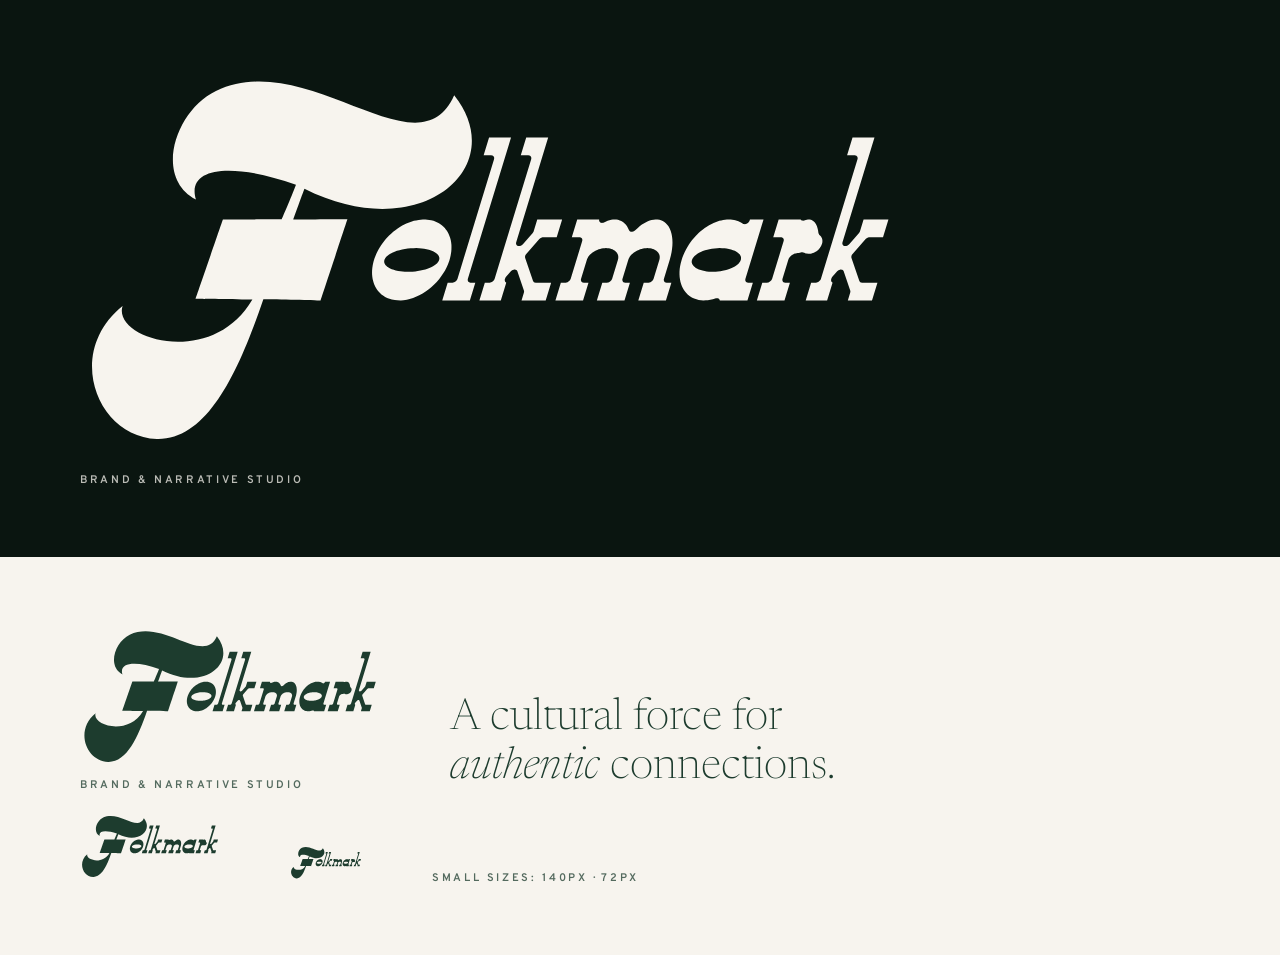
==== commit ea68108a: "Refine the logotype so the lowercase sits with the F - Weight: heavy strokes 48 -> 68, slabs 27 -> 3" ====
--- a/brand/specimen.html
+++ b/brand/specimen.html
@@ -12,9 +12,9 @@
 .serif em{font-style:italic}
 .sm svg{width:140px} .xs svg{width:72px}
 </style></head><body>
-<section class="g"><div class="big"><svg viewBox="-85 -480 1682 772" fill="currentColor"><path d="M1.23 -1.81 C-20.06 65.43 182.27 126.48 264.38 -15.01 C235.52 -15.36 149.30 -16.58 149.30 -16.58 C149.30 -16.58 204.63 -176.90 204.63 -176.90 C204.63 -176.90 323.94 -177.43 323.94 -177.43 C323.94 -177.43 342.78 -220.32 352.74 -247.23 C225.15 -293.12 129.31 -284.23 150.03 -217.38 C63.46 -262.58 108.81 -398.77 190.55 -437.57 C378.35 -526.70 600.63 -264.51 673.38 -428.57 C790.05 -282.53 604.11 -121.31 369.89 -239.24 C366.04 -229.39 347.33 -177.10 347.33 -177.10 C347.33 -177.10 456.98 -177.57 456.98 -177.57 C456.98 -177.57 402.70 -12.97 402.70 -12.97 C402.70 -12.97 330.21 -14.58 286.62 -15.43 C236.40 132.00 173.78 270.28 70.93 267.90 C-48.33 265.14 -118.09 94.92 1.23 -1.81Z"/><path d="M1414.2 -13.0 L1422.5 -40.0 L1436.4 -40.0 L1438.5 -40.9 L1439.7 -42.5 L1521.8 -310.8 L1521.9 -312.4 L1521.5 -313.9 L1520.5 -315.1 L1519.1 -315.8 L1504.8 -316.0 L1513.1 -343.0 L1546.6 -343.0 L1475.9 -111.2 L1476.5 -109.0 L1478.3 -107.5 L1480.2 -107.2 L1482.3 -108.0 L1521.5 -145.0 L1522.4 -147.5 L1521.7 -150.1 L1529.9 -177.0 L1573.1 -177.0 L1564.9 -150.0 L1544.7 -150.0 L1542.4 -149.3 L1541.1 -147.8 L1540.6 -145.4 L1498.6 -105.6 L1497.4 -103.5 L1497.5 -101.4 L1516.6 -41.9 L1517.8 -40.7 L1519.6 -40.0 L1539.6 -40.0 L1531.4 -13.0 L1483.4 -13.0 L1491.7 -40.0 L1494.5 -40.0 L1496.3 -40.7 L1497.7 -42.1 L1498.1 -44.1 L1485.0 -85.3 L1483.5 -87.0 L1481.3 -87.7 L1478.6 -86.6 L1464.0 -72.6 L1455.5 -45.2 L1455.4 -43.6 L1455.8 -42.1 L1456.8 -40.9 L1458.2 -40.2 L1470.4 -40.0 L1462.2 -13.0 L1414.2 -13.0Z M1284.2 -13.0 L1292.5 -40.0 L1306.4 -40.0 L1308.2 -40.7 L1309.7 -42.5 L1341.0 -144.8 L1341.2 -146.4 L1340.7 -147.9 L1339.7 -149.1 L1338.3 -149.8 L1324.1 -150.0 L1332.3 -177.0 L1365.8 -177.0 L1365.5 -174.7 L1366.1 -172.9 L1367.6 -171.6 L1369.5 -171.1 L1371.4 -171.6 L1377.4 -175.1 L1383.0 -176.8 L1388.1 -176.7 L1392.6 -174.8 L1395.8 -171.9 L1398.4 -167.8 L1400.8 -161.4 L1402.1 -155.1 L1402.9 -142.1 L1401.6 -124.7 L1402.2 -122.8 L1404.9 -119.0 L1405.7 -114.6 L1405.1 -110.1 L1402.6 -105.1 L1398.1 -100.0 L1392.3 -96.6 L1386.2 -95.2 L1383.3 -95.3 L1380.1 -96.3 L1377.9 -97.7 L1376.2 -99.6 L1374.9 -102.4 L1374.4 -105.0 L1374.6 -108.0 L1375.6 -111.7 L1380.6 -120.0 L1380.3 -122.3 L1378.4 -125.3 L1375.0 -128.0 L1371.1 -129.0 L1361.9 -128.7 L1358.8 -127.7 L1356.0 -126.0 L1353.1 -123.1 L1350.3 -119.0 L1344.5 -106.0 L1325.4 -44.8 L1325.4 -43.2 L1326.0 -41.8 L1328.2 -40.2 L1340.4 -40.0 L1332.2 -13.0 L1284.2 -13.0Z M1208.8 -13.0 L1210.8 -20.6 L1209.7 -23.0 L1207.7 -24.1 L1205.4 -24.0 L1193.1 -17.4 L1185.0 -14.6 L1177.1 -13.2 L1169.6 -13.2 L1162.6 -14.5 L1156.0 -17.4 L1150.4 -21.4 L1147.9 -23.9 L1143.4 -29.9 L1139.9 -37.1 L1137.4 -45.1 L1135.9 -54.1 L1135.6 -63.7 L1137.0 -79.0 L1139.2 -89.6 L1142.5 -100.3 L1146.8 -111.0 L1151.9 -121.3 L1157.8 -131.2 L1164.4 -140.5 L1171.5 -149.0 L1179.2 -156.6 L1187.1 -163.1 L1199.5 -170.8 L1207.5 -174.2 L1215.5 -176.3 L1223.2 -177.0 L1227.1 -176.8 L1234.0 -175.5 L1240.4 -172.7 L1246.1 -168.6 L1250.9 -163.7 L1253.5 -163.0 L1255.3 -163.7 L1256.6 -165.1 L1260.3 -177.0 L1280.8 -177.0 L1240.4 -44.8 L1240.4 -43.2 L1241.0 -41.8 L1243.2 -40.2 L1255.4 -40.0 L1247.2 -13.0 L1208.8 -13.0Z M1240.7 -94.9 L1242.0 -101.8 L1241.9 -105.7 L1241.0 -109.9 L1238.4 -115.5 L1234.0 -120.7 L1230.4 -123.3 L1226.5 -125.4 L1219.2 -127.9 L1208.8 -129.0 L1200.3 -128.4 L1191.5 -126.4 L1180.7 -122.0 L1173.1 -117.4 L1166.6 -111.9 L1161.3 -105.8 L1158.7 -101.7 L1156.6 -97.4 L1154.8 -90.4 L1154.7 -83.9 L1156.3 -77.8 L1159.4 -72.7 L1162.6 -69.3 L1168.1 -65.5 L1174.9 -62.8 L1182.3 -61.3 L1188.0 -61.0 L1196.3 -61.6 L1202.2 -62.8 L1210.6 -65.6 L1218.4 -69.4 L1223.4 -72.6 L1229.8 -77.9 L1233.6 -82.1 L1237.9 -88.3 L1240.7 -94.9Z M896.2 -13.0 L904.5 -40.0 L918.4 -40.0 L920.5 -40.9 L921.7 -42.5 L953.0 -144.8 L953.2 -146.4 L952.7 -147.9 L951.7 -149.1 L950.3 -149.8 L936.1 -150.0 L944.3 -177.0 L977.8 -177.0 L976.0 -170.9 L976.0 -169.3 L977.3 -167.0 L979.9 -166.1 L982.1 -166.7 L991.1 -172.7 L998.9 -175.9 L1006.3 -177.0 L1013.0 -175.9 L1017.9 -173.4 L1023.0 -168.5 L1025.6 -164.6 L1027.6 -160.1 L1030.5 -149.9 L1031.9 -148.4 L1033.7 -147.7 L1035.3 -147.9 L1036.7 -148.7 L1046.7 -160.0 L1054.9 -167.3 L1061.4 -171.8 L1069.3 -175.4 L1076.8 -177.0 L1083.7 -176.3 L1089.8 -173.5 L1095.0 -168.6 L1099.0 -161.7 L1101.7 -153.0 L1103.2 -142.8 L1103.4 -131.3 L1102.2 -118.8 L1099.0 -103.1 L1081.4 -44.4 L1082.0 -41.8 L1084.2 -40.2 L1096.4 -40.0 L1088.2 -13.0 L1040.2 -13.0 L1048.5 -40.0 L1062.4 -40.0 L1064.2 -40.7 L1065.5 -42.1 L1082.9 -99.4 L1083.6 -105.9 L1083.3 -111.1 L1081.9 -116.5 L1079.8 -120.6 L1076.6 -124.4 L1073.0 -126.9 L1068.3 -128.5 L1063.6 -129.0 L1058.0 -128.4 L1052.9 -126.8 L1047.1 -123.9 L1042.3 -120.5 L1037.0 -115.7 L1033.0 -111.0 L1029.0 -104.9 L1026.4 -99.4 L1009.4 -44.4 L1010.0 -41.8 L1012.2 -40.2 L1024.4 -40.0 L1016.2 -13.0 L968.2 -13.0 L976.5 -40.0 L990.4 -40.0 L992.2 -40.7 L993.5 -42.1 L1010.9 -99.4 L1011.6 -105.9 L1011.3 -111.1 L1009.9 -116.5 L1007.8 -120.6 L1004.6 -124.4 L1001.0 -126.9 L996.3 -128.5 L991.6 -129.0 L986.0 -128.4 L980.9 -126.8 L975.1 -123.9 L970.3 -120.5 L965.0 -115.7 L961.0 -111.0 L957.0 -104.9 L954.4 -99.4 L937.4 -44.4 L938.0 -41.8 L940.2 -40.2 L952.4 -40.0 L944.2 -13.0 L896.2 -13.0Z M742.0 -13.0 L750.3 -40.0 L764.2 -40.0 L766.3 -40.9 L767.5 -42.5 L849.6 -310.8 L849.7 -312.4 L849.3 -313.9 L848.3 -315.1 L846.9 -315.8 L832.6 -316.0 L840.9 -343.0 L874.4 -343.0 L803.7 -111.2 L804.3 -109.0 L805.8 -107.7 L808.0 -107.2 L810.1 -108.0 L849.3 -145.0 L850.2 -147.5 L849.5 -150.1 L857.7 -177.0 L900.9 -177.0 L892.7 -150.0 L872.5 -150.0 L870.2 -149.3 L868.9 -147.8 L868.4 -145.4 L826.4 -105.6 L825.2 -103.5 L825.3 -101.4 L844.4 -41.9 L845.9 -40.5 L847.4 -40.0 L867.4 -40.0 L859.2 -13.0 L811.2 -13.0 L819.5 -40.0 L822.3 -40.0 L824.1 -40.7 L825.5 -42.1 L825.9 -44.1 L812.8 -85.3 L811.3 -87.0 L809.1 -87.7 L806.4 -86.6 L791.8 -72.6 L783.3 -45.2 L783.2 -43.6 L783.6 -42.1 L784.6 -40.9 L786.0 -40.2 L798.2 -40.0 L790.0 -13.0 L742.0 -13.0Z M657.0 -13.0 L665.3 -40.0 L679.2 -40.0 L681.0 -40.7 L682.5 -42.5 L764.6 -310.8 L764.7 -312.4 L764.3 -313.9 L763.3 -315.1 L761.9 -315.8 L747.6 -316.0 L755.9 -343.0 L789.4 -343.0 L698.3 -45.2 L698.2 -43.6 L698.6 -42.1 L699.6 -40.9 L701.0 -40.2 L713.2 -40.0 L705.0 -13.0 L657.0 -13.0Z M635.8 -89.7 L631.4 -79.0 L626.1 -68.6 L619.9 -58.7 L609.2 -45.1 L601.3 -37.0 L592.8 -29.9 L584.1 -24.0 L570.8 -17.4 L561.9 -14.6 L553.1 -13.2 L544.8 -13.2 L540.8 -13.7 L533.5 -15.8 L526.5 -19.3 L520.5 -24.1 L515.6 -29.9 L513.4 -33.3 L509.8 -40.9 L508.4 -45.2 L506.5 -54.1 L505.8 -63.7 L506.3 -73.8 L507.9 -84.3 L510.6 -95.0 L514.4 -105.7 L519.2 -116.2 L525.0 -126.3 L531.6 -136.0 L542.9 -149.1 L551.0 -156.6 L559.6 -163.1 L568.4 -168.5 L577.3 -172.6 L586.2 -175.4 L594.9 -176.8 L603.2 -176.8 L607.3 -176.3 L614.8 -174.2 L621.6 -170.7 L627.6 -165.9 L632.6 -160.1 L634.8 -156.6 L638.4 -149.0 L640.8 -140.5 L642.1 -131.2 L642.3 -121.3 L641.2 -110.9 L639.1 -100.3 L635.8 -89.7Z M623.5 -99.3 L623.4 -105.7 L621.4 -111.8 L617.5 -117.3 L611.7 -122.0 L607.2 -124.5 L602.3 -126.4 L593.8 -128.3 L584.6 -129.0 L574.7 -128.3 L565.0 -126.4 L555.7 -123.2 L547.0 -119.0 L537.3 -112.1 L531.4 -105.8 L527.3 -99.3 L525.0 -92.6 L524.5 -88.6 L524.8 -84.3 L526.1 -79.8 L529.4 -74.2 L534.4 -69.3 L540.7 -65.6 L546.0 -63.6 L554.5 -61.6 L563.8 -61.0 L573.4 -61.7 L582.9 -63.6 L592.3 -66.7 L600.9 -70.9 L606.3 -74.4 L612.9 -79.9 L618.1 -86.1 L621.7 -92.6 L623.5 -99.3Z"/></svg></div><div class="lab">Brand &amp; Narrative Studio</div></section>
+<section class="g"><div class="big"><svg viewBox="-85 -480 1662 772" fill="currentColor"><path d="M1.23 -1.81 C-20.06 65.43 182.27 126.48 264.38 -15.01 C235.52 -15.36 149.30 -16.58 149.30 -16.58 C149.30 -16.58 204.63 -176.90 204.63 -176.90 C204.63 -176.90 323.94 -177.43 323.94 -177.43 C323.94 -177.43 342.78 -220.32 352.74 -247.23 C225.15 -293.12 129.31 -284.23 150.03 -217.38 C63.46 -262.58 108.81 -398.77 190.55 -437.57 C378.35 -526.70 600.63 -264.51 673.38 -428.57 C790.05 -282.53 604.11 -121.31 369.89 -239.24 C366.04 -229.39 347.33 -177.10 347.33 -177.10 C347.33 -177.10 456.98 -177.57 456.98 -177.57 C456.98 -177.57 402.70 -12.97 402.70 -12.97 C402.70 -12.97 330.21 -14.58 286.62 -15.43 C236.40 132.00 173.78 270.28 70.93 267.90 C-48.33 265.14 -118.09 94.92 1.23 -1.81Z"/><path d="M663.5 -93.5 L660.9 -86.5 L658.4 -80.7 L654.9 -73.8 L651.6 -68.3 L647.1 -61.7 L643.2 -56.5 L638.0 -50.4 L632.3 -44.5 L626.3 -39.1 L621.2 -35.0 L614.8 -30.4 L609.4 -27.0 L602.6 -23.3 L597.0 -20.7 L590.1 -18.0 L583.1 -15.8 L577.4 -14.5 L570.5 -13.5 L565.0 -13.0 L558.4 -13.1 L553.2 -13.6 L547.0 -14.8 L542.2 -16.2 L538.9 -17.5 L536.6 -18.5 L533.4 -20.1 L531.3 -21.3 L528.4 -23.3 L526.6 -24.7 L523.0 -27.9 L520.6 -30.4 L519.1 -32.2 L516.2 -36.0 L514.4 -39.1 L513.3 -41.2 L511.2 -45.7 L510.0 -49.1 L509.3 -51.6 L508.1 -56.5 L507.5 -60.4 L507.0 -65.6 L506.9 -69.6 L507.0 -73.7 L507.4 -78.0 L508.2 -83.6 L509.0 -87.8 L510.1 -92.2 L511.8 -97.8 L513.4 -102.2 L515.2 -106.4 L517.1 -110.7 L520.0 -116.2 L522.4 -120.4 L525.0 -124.4 L527.8 -128.4 L531.6 -133.5 L534.8 -137.3 L538.1 -140.9 L541.5 -144.4 L546.1 -148.8 L549.8 -152.0 L554.8 -155.9 L558.8 -158.7 L564.1 -162.1 L568.2 -164.6 L572.3 -166.7 L576.5 -168.7 L582.0 -171.0 L586.3 -172.5 L591.8 -174.2 L596.1 -175.2 L601.6 -176.2 L605.8 -176.7 L609.9 -177.0 L615.1 -177.0 L619.0 -176.7 L622.9 -176.2 L626.7 -175.5 L631.4 -174.2 L634.9 -173.0 L639.3 -171.0 L642.5 -169.3 L645.5 -167.4 L648.3 -165.3 L651.8 -162.2 L654.3 -159.6 L656.5 -156.9 L658.6 -154.0 L661.0 -149.9 L662.6 -146.6 L664.0 -143.2 L665.3 -139.6 L666.5 -134.8 L667.2 -130.9 L667.8 -125.7 L667.9 -121.7 L667.8 -116.3 L667.5 -112.1 L666.9 -107.9 L666.1 -103.5 L664.8 -97.9 L663.5 -93.5Z M643.0 -95.2 L643.4 -97.7 L643.2 -100.1 L642.4 -102.5 L641.2 -104.7 L639.5 -106.7 L637.1 -108.8 L634.1 -110.8 L630.6 -112.6 L626.7 -114.2 L622.3 -115.6 L617.5 -116.8 L612.5 -117.7 L607.9 -118.3 L602.4 -118.8 L596.7 -119.0 L590.8 -118.9 L585.1 -118.6 L579.2 -118.1 L573.5 -117.3 L567.9 -116.2 L562.5 -114.9 L557.4 -113.4 L552.7 -111.7 L548.9 -110.1 L545.0 -108.1 L541.4 -106.0 L538.3 -103.7 L535.8 -101.3 L533.9 -98.9 L532.5 -96.4 L531.7 -94.0 L531.5 -91.5 L531.8 -89.3 L532.6 -87.1 L534.0 -84.9 L535.7 -83.0 L537.7 -81.3 L540.2 -79.5 L543.6 -77.8 L546.8 -76.3 L551.0 -74.9 L554.9 -73.8 L559.8 -72.8 L564.2 -72.1 L568.7 -71.5 L573.4 -71.2 L579.1 -71.0 L584.0 -71.1 L588.9 -71.3 L594.7 -71.8 L599.6 -72.5 L605.1 -73.4 L609.8 -74.4 L614.9 -75.8 L619.2 -77.2 L623.1 -78.7 L626.7 -80.3 L630.5 -82.2 L633.6 -84.2 L636.5 -86.3 L638.9 -88.5 L640.7 -90.7 L642.1 -92.9 L643.0 -95.2Z M922.8 -177.0 L967.3 -177.0 L967.1 -175.6 L967.3 -174.3 L967.7 -173.2 L968.4 -172.0 L969.2 -171.2 L970.3 -170.6 L971.4 -170.2 L972.9 -170.0 L974.5 -170.2 L976.0 -170.5 L981.3 -173.0 L984.4 -174.2 L988.1 -175.4 L991.7 -176.3 L995.3 -176.8 L998.8 -177.0 L1002.2 -176.8 L1005.4 -176.3 L1009.1 -175.2 L1012.1 -173.9 L1015.4 -171.9 L1018.0 -169.9 L1019.8 -168.1 L1021.2 -166.6 L1023.7 -163.2 L1025.6 -160.0 L1027.8 -155.2 L1028.5 -154.0 L1029.4 -153.2 L1030.3 -152.7 L1031.4 -152.3 L1032.8 -152.1 L1034.3 -152.2 L1036.0 -152.5 L1037.6 -153.2 L1039.0 -154.0 L1040.4 -155.2 L1045.6 -160.0 L1049.3 -163.2 L1053.9 -166.6 L1058.5 -169.5 L1062.2 -171.5 L1066.0 -173.3 L1069.8 -174.7 L1073.5 -175.8 L1077.8 -176.6 L1081.4 -177.0 L1085.5 -176.9 L1089.4 -176.3 L1092.6 -175.4 L1096.1 -173.9 L1099.4 -171.9 L1102.4 -169.5 L1105.2 -166.5 L1106.9 -164.4 L1108.1 -162.6 L1110.2 -158.7 L1112.3 -153.7 L1113.9 -148.3 L1114.9 -143.2 L1115.6 -137.0 L1115.9 -130.3 L1115.7 -124.4 L1115.0 -117.3 L1114.1 -111.0 L1112.5 -103.6 L1110.5 -95.9 L1098.6 -57.0 L1098.2 -55.4 L1098.3 -53.6 L1098.6 -52.6 L1098.9 -51.8 L1100.0 -50.5 L1100.6 -49.9 L1101.6 -49.5 L1102.6 -49.2 L1103.7 -49.0 L1113.6 -49.0 L1102.6 -13.0 L1046.6 -13.0 L1057.6 -49.0 L1067.5 -49.0 L1068.7 -49.2 L1070.0 -49.5 L1072.0 -50.3 L1074.0 -51.8 L1075.6 -53.4 L1076.9 -55.4 L1077.6 -57.0 L1089.2 -95.0 L1089.8 -97.4 L1090.0 -99.6 L1090.0 -101.8 L1089.7 -103.8 L1089.1 -105.8 L1088.3 -107.8 L1087.2 -109.6 L1085.8 -111.3 L1084.3 -112.8 L1082.5 -114.2 L1080.4 -115.4 L1078.2 -116.5 L1075.9 -117.4 L1073.3 -118.1 L1070.7 -118.6 L1067.9 -118.9 L1065.1 -119.0 L1062.1 -118.9 L1059.1 -118.6 L1056.2 -118.1 L1053.2 -117.4 L1050.3 -116.5 L1047.4 -115.4 L1044.7 -114.2 L1042.0 -112.8 L1039.5 -111.3 L1037.1 -109.6 L1034.9 -107.8 L1032.9 -105.8 L1031.1 -103.8 L1029.5 -101.8 L1028.2 -99.6 L1027.1 -97.4 L1026.2 -95.0 L1014.6 -57.0 L1014.2 -55.4 L1014.3 -53.6 L1014.6 -52.6 L1014.9 -51.8 L1016.0 -50.5 L1016.6 -49.9 L1017.6 -49.5 L1018.6 -49.2 L1019.7 -49.0 L1029.6 -49.0 L1018.6 -13.0 L962.6 -13.0 L973.6 -49.0 L983.5 -49.0 L984.7 -49.2 L986.0 -49.5 L988.0 -50.3 L990.0 -51.8 L991.6 -53.4 L992.9 -55.4 L993.6 -57.0 L1005.2 -95.0 L1005.8 -97.4 L1006.0 -99.6 L1006.0 -101.8 L1005.7 -103.8 L1005.1 -105.8 L1004.3 -107.8 L1003.2 -109.6 L1001.8 -111.3 L1000.3 -112.8 L998.5 -114.2 L996.4 -115.4 L994.2 -116.5 L991.9 -117.4 L989.3 -118.1 L986.7 -118.6 L983.9 -118.9 L981.1 -119.0 L978.1 -118.9 L975.1 -118.6 L972.2 -118.1 L969.2 -117.4 L966.3 -116.5 L963.4 -115.4 L960.7 -114.2 L958.0 -112.8 L955.5 -111.3 L953.1 -109.6 L950.9 -107.8 L948.9 -105.8 L947.1 -103.8 L945.5 -101.8 L944.2 -99.6 L943.1 -97.4 L942.2 -95.0 L930.6 -57.0 L930.2 -55.4 L930.3 -53.6 L930.6 -52.6 L930.9 -51.8 L932.0 -50.5 L932.8 -49.9 L933.6 -49.5 L934.6 -49.2 L935.7 -49.0 L945.6 -49.0 L934.6 -13.0 L878.6 -13.0 L889.6 -49.0 L899.5 -49.0 L900.9 -49.2 L902.2 -49.5 L904.4 -50.6 L906.4 -52.1 L908.0 -53.9 L909.1 -55.8 L909.6 -57.0 L932.9 -133.2 L933.1 -134.4 L933.2 -135.5 L933.0 -136.8 L932.7 -137.8 L932.1 -138.8 L931.4 -139.5 L930.6 -140.1 L929.6 -140.6 L928.6 -140.9 L927.5 -141.0 L911.8 -141.0 L922.8 -177.0Z M1211.9 -13.0 L1211.1 -15.0 L1210.4 -15.8 L1209.8 -16.4 L1209.0 -16.9 L1208.1 -17.3 L1206.3 -17.6 L1205.1 -17.5 L1203.9 -17.3 L1197.6 -15.4 L1192.5 -14.3 L1187.4 -13.5 L1183.5 -13.1 L1178.5 -13.0 L1173.7 -13.3 L1169.0 -14.0 L1164.6 -15.1 L1161.3 -16.2 L1157.2 -17.9 L1154.2 -19.5 L1150.5 -22.0 L1147.1 -24.7 L1143.9 -27.8 L1141.7 -30.4 L1139.1 -34.0 L1137.3 -37.0 L1135.2 -41.2 L1133.5 -45.7 L1132.1 -50.4 L1131.1 -55.3 L1130.4 -60.4 L1130.1 -65.6 L1130.1 -71.1 L1130.5 -76.6 L1131.3 -82.2 L1132.5 -87.9 L1134.0 -93.6 L1135.8 -99.3 L1138.0 -105.0 L1140.5 -110.7 L1143.3 -116.3 L1145.6 -120.4 L1148.9 -125.7 L1151.6 -129.7 L1155.3 -134.7 L1158.4 -138.5 L1162.5 -143.2 L1165.9 -146.6 L1169.3 -149.9 L1172.8 -153.0 L1177.5 -156.9 L1181.3 -159.6 L1186.2 -163.0 L1190.1 -165.3 L1195.2 -168.0 L1199.1 -169.9 L1203.1 -171.6 L1207.0 -173.0 L1210.9 -174.2 L1214.8 -175.2 L1218.6 -176.0 L1222.5 -176.6 L1226.3 -176.9 L1230.0 -177.0 L1233.6 -176.9 L1237.2 -176.5 L1240.6 -176.0 L1243.0 -175.5 L1246.3 -174.6 L1249.5 -173.4 L1252.6 -172.0 L1255.5 -170.5 L1259.4 -168.1 L1260.9 -167.7 L1262.6 -167.6 L1264.4 -167.9 L1266.1 -168.5 L1267.9 -169.5 L1269.3 -170.6 L1270.5 -172.0 L1271.6 -173.4 L1272.3 -175.0 L1272.9 -177.0 L1300.4 -177.0 L1263.6 -56.2 L1263.4 -54.1 L1263.5 -53.2 L1263.9 -52.2 L1264.3 -51.5 L1264.9 -50.7 L1265.7 -50.0 L1266.4 -49.6 L1267.6 -49.2 L1268.9 -49.0 L1278.8 -49.0 L1267.8 -13.0 L1211.9 -13.0Z M1254.7 -96.4 L1254.9 -98.9 L1254.6 -101.3 L1253.7 -103.7 L1252.4 -105.8 L1250.7 -107.8 L1248.4 -109.8 L1245.5 -111.7 L1242.3 -113.4 L1238.6 -114.9 L1234.6 -116.2 L1230.2 -117.3 L1225.6 -118.1 L1221.5 -118.6 L1216.5 -118.9 L1211.4 -119.0 L1206.2 -118.8 L1200.9 -118.4 L1195.7 -117.7 L1190.6 -116.8 L1186.4 -115.8 L1181.8 -114.4 L1177.3 -112.9 L1173.1 -111.1 L1169.7 -109.4 L1166.3 -107.4 L1163.2 -105.2 L1160.6 -102.9 L1158.5 -100.7 L1157.0 -98.5 L1155.7 -96.0 L1155.0 -93.5 L1154.8 -91.0 L1155.1 -88.9 L1155.9 -86.7 L1157.1 -84.5 L1158.7 -82.6 L1160.9 -80.6 L1163.2 -78.9 L1166.3 -77.2 L1169.3 -75.8 L1173.1 -74.4 L1176.6 -73.4 L1181.0 -72.5 L1185.0 -71.8 L1189.9 -71.3 L1194.1 -71.1 L1198.4 -71.0 L1203.6 -71.2 L1208.0 -71.5 L1213.2 -72.2 L1217.5 -72.9 L1222.4 -74.0 L1226.5 -75.1 L1231.0 -76.6 L1234.7 -78.1 L1238.1 -79.6 L1241.3 -81.3 L1244.5 -83.3 L1247.2 -85.3 L1249.6 -87.5 L1251.5 -89.7 L1253.0 -91.9 L1254.1 -94.3 L1254.7 -96.4Z M1331.1 -177.0 L1375.6 -177.0 L1376.6 -175.9 L1377.7 -175.2 L1379.1 -174.8 L1380.6 -174.6 L1382.8 -174.9 L1386.1 -176.1 L1388.4 -176.6 L1390.5 -176.9 L1392.6 -177.0 L1394.4 -176.8 L1396.3 -176.4 L1397.9 -175.9 L1399.5 -175.1 L1401.7 -173.6 L1403.5 -171.9 L1405.2 -169.8 L1407.0 -167.0 L1408.5 -163.6 L1409.9 -159.3 L1410.9 -155.1 L1411.7 -149.8 L1412.3 -147.9 L1412.9 -146.7 L1413.7 -145.6 L1416.0 -143.4 L1417.2 -142.0 L1418.0 -140.7 L1418.8 -139.1 L1419.5 -136.6 L1419.8 -133.9 L1419.7 -131.1 L1419.1 -128.1 L1418.0 -125.2 L1416.8 -122.7 L1415.1 -120.0 L1413.0 -117.4 L1410.5 -114.9 L1407.9 -112.8 L1405.0 -111.0 L1402.4 -109.7 L1400.4 -108.9 L1397.9 -108.2 L1395.8 -107.8 L1393.7 -107.6 L1391.4 -107.6 L1388.0 -108.0 L1385.9 -108.0 L1384.4 -109.0 L1382.7 -109.8 L1381.0 -110.2 L1379.0 -110.4 L1377.4 -110.4 L1375.7 -110.1 L1373.8 -109.6 L1372.1 -109.0 L1369.3 -108.9 L1365.5 -108.3 L1363.7 -107.9 L1361.9 -107.2 L1360.0 -106.2 L1358.3 -105.1 L1356.7 -103.9 L1355.2 -102.5 L1353.8 -100.9 L1352.6 -99.4 L1351.4 -97.2 L1350.5 -94.9 L1338.9 -57.0 L1338.6 -55.4 L1338.6 -53.6 L1338.9 -52.6 L1339.2 -51.8 L1340.3 -50.5 L1341.0 -49.9 L1341.9 -49.5 L1342.9 -49.2 L1344.0 -49.0 L1353.9 -49.0 L1342.9 -13.0 L1286.9 -13.0 L1297.9 -49.0 L1307.8 -49.0 L1309.2 -49.2 L1310.5 -49.5 L1312.7 -50.6 L1314.7 -52.1 L1316.3 -53.9 L1317.4 -55.8 L1317.9 -57.0 L1341.2 -133.2 L1341.4 -134.4 L1341.5 -135.5 L1341.3 -136.8 L1341.0 -137.8 L1340.5 -138.7 L1339.7 -139.5 L1338.9 -140.1 L1337.9 -140.6 L1336.9 -140.9 L1335.8 -141.0 L1320.1 -141.0 L1331.1 -177.0Z M744.1 -343.0 L788.6 -343.0 L701.0 -56.6 L700.8 -54.5 L701.1 -52.6 L701.6 -51.6 L702.1 -50.9 L702.8 -50.2 L703.7 -49.7 L705.0 -49.2 L706.3 -49.0 L716.2 -49.0 L705.2 -13.0 L649.2 -13.0 L660.2 -49.0 L670.1 -49.0 L671.5 -49.2 L673.2 -49.7 L675.3 -50.8 L677.3 -52.4 L678.9 -54.3 L680.0 -56.6 L754.2 -299.2 L754.4 -300.4 L754.5 -301.7 L754.4 -302.8 L754.0 -303.8 L753.5 -304.7 L752.9 -305.4 L751.9 -306.1 L751.0 -306.6 L749.9 -306.9 L748.8 -307.0 L733.1 -307.0 L744.1 -343.0Z M819.4 -343.0 L863.9 -343.0 L799.1 -131.1 L798.8 -129.4 L798.8 -127.7 L799.3 -126.2 L800.2 -124.8 L801.4 -123.9 L802.9 -123.3 L804.6 -123.1 L806.6 -123.4 L808.5 -124.0 L810.2 -124.9 L811.5 -125.8 L812.7 -126.9 L832.2 -149.1 L833.6 -150.9 L834.4 -152.7 L841.8 -177.0 L892.2 -177.0 L881.2 -141.0 L853.6 -141.0 L852.4 -140.8 L851.1 -140.5 L848.8 -139.5 L847.3 -138.4 L846.0 -137.2 L819.5 -107.2 L818.7 -106.2 L817.9 -104.8 L817.4 -103.7 L817.1 -102.3 L817.0 -100.6 L817.3 -99.0 L833.1 -52.7 L833.6 -51.6 L834.3 -50.7 L835.1 -50.0 L836.0 -49.5 L837.2 -49.2 L838.3 -49.0 L869.9 -49.0 L858.9 -13.0 L809.9 -13.0 L814.8 -29.2 L815.1 -31.1 L814.9 -32.8 L801.3 -72.4 L800.9 -73.1 L800.2 -73.9 L799.4 -74.5 L798.5 -75.0 L797.4 -75.3 L796.3 -75.4 L795.1 -75.4 L793.9 -75.2 L792.2 -74.6 L790.8 -73.9 L789.5 -73.0 L788.3 -71.9 L778.5 -60.9 L777.5 -59.4 L776.8 -58.0 L776.2 -56.2 L775.9 -55.0 L775.9 -53.8 L776.1 -52.6 L776.5 -51.4 L777.1 -50.4 L778.0 -49.6 L778.9 -49.0 L767.9 -13.0 L724.5 -13.0 L735.5 -49.0 L745.4 -49.0 L746.8 -49.2 L748.4 -49.7 L750.6 -50.8 L752.6 -52.4 L754.2 -54.3 L755.3 -56.6 L829.5 -299.2 L829.7 -300.4 L829.8 -301.7 L829.6 -302.8 L829.3 -303.8 L828.8 -304.7 L828.2 -305.4 L827.2 -306.1 L826.3 -306.6 L825.2 -306.9 L824.1 -307.0 L808.4 -307.0 L819.4 -343.0Z M1480.8 -343.0 L1525.3 -343.0 L1460.5 -131.1 L1460.2 -129.4 L1460.2 -127.7 L1460.7 -126.2 L1461.5 -125.0 L1462.7 -124.0 L1464.3 -123.3 L1466.0 -123.1 L1468.0 -123.4 L1469.9 -124.0 L1471.6 -124.9 L1472.9 -125.8 L1474.1 -126.9 L1493.6 -149.1 L1495.0 -150.9 L1495.8 -152.7 L1503.2 -177.0 L1553.6 -177.0 L1542.6 -141.0 L1515.0 -141.0 L1513.8 -140.8 L1512.5 -140.5 L1510.2 -139.5 L1508.7 -138.4 L1507.4 -137.2 L1480.9 -107.2 L1480.0 -106.0 L1479.3 -104.8 L1478.8 -103.7 L1478.5 -102.3 L1478.4 -100.6 L1478.7 -99.0 L1494.5 -52.7 L1495.0 -51.6 L1495.7 -50.7 L1496.7 -49.9 L1497.6 -49.5 L1498.6 -49.2 L1499.7 -49.0 L1531.3 -49.0 L1520.3 -13.0 L1471.3 -13.0 L1476.2 -29.2 L1476.5 -31.1 L1476.3 -32.8 L1462.7 -72.4 L1462.2 -73.3 L1461.6 -73.9 L1460.8 -74.5 L1459.9 -75.0 L1458.8 -75.3 L1457.7 -75.4 L1456.5 -75.4 L1455.3 -75.2 L1453.8 -74.7 L1452.4 -74.0 L1451.1 -73.1 L1449.7 -71.9 L1439.9 -60.9 L1438.9 -59.4 L1438.2 -58.0 L1437.6 -56.2 L1437.4 -55.0 L1437.3 -53.8 L1437.5 -52.6 L1437.9 -51.4 L1438.5 -50.4 L1439.4 -49.6 L1440.3 -49.0 L1429.3 -13.0 L1385.9 -13.0 L1396.9 -49.0 L1406.8 -49.0 L1408.2 -49.2 L1409.9 -49.7 L1412.0 -50.8 L1414.1 -52.6 L1415.7 -54.5 L1416.7 -56.6 L1490.9 -299.2 L1491.2 -300.6 L1491.2 -301.7 L1491.0 -302.8 L1490.7 -303.8 L1490.2 -304.7 L1489.6 -305.4 L1488.6 -306.1 L1487.7 -306.6 L1486.6 -306.9 L1485.5 -307.0 L1469.8 -307.0 L1480.8 -343.0Z"/></svg></div><div class="lab">Brand &amp; Narrative Studio</div></section>
 <section class="p"><div class="row">
- <div class="lock"><svg viewBox="-85 -480 1682 772" fill="currentColor"><path d="M1.23 -1.81 C-20.06 65.43 182.27 126.48 264.38 -15.01 C235.52 -15.36 149.30 -16.58 149.30 -16.58 C149.30 -16.58 204.63 -176.90 204.63 -176.90 C204.63 -176.90 323.94 -177.43 323.94 -177.43 C323.94 -177.43 342.78 -220.32 352.74 -247.23 C225.15 -293.12 129.31 -284.23 150.03 -217.38 C63.46 -262.58 108.81 -398.77 190.55 -437.57 C378.35 -526.70 600.63 -264.51 673.38 -428.57 C790.05 -282.53 604.11 -121.31 369.89 -239.24 C366.04 -229.39 347.33 -177.10 347.33 -177.10 C347.33 -177.10 456.98 -177.57 456.98 -177.57 C456.98 -177.57 402.70 -12.97 402.70 -12.97 C402.70 -12.97 330.21 -14.58 286.62 -15.43 C236.40 132.00 173.78 270.28 70.93 267.90 C-48.33 265.14 -118.09 94.92 1.23 -1.81Z"/><path d="M1414.2 -13.0 L1422.5 -40.0 L1436.4 -40.0 L1438.5 -40.9 L1439.7 -42.5 L1521.8 -310.8 L1521.9 -312.4 L1521.5 -313.9 L1520.5 -315.1 L1519.1 -315.8 L1504.8 -316.0 L1513.1 -343.0 L1546.6 -343.0 L1475.9 -111.2 L1476.5 -109.0 L1478.3 -107.5 L1480.2 -107.2 L1482.3 -108.0 L1521.5 -145.0 L1522.4 -147.5 L1521.7 -150.1 L1529.9 -177.0 L1573.1 -177.0 L1564.9 -150.0 L1544.7 -150.0 L1542.4 -149.3 L1541.1 -147.8 L1540.6 -145.4 L1498.6 -105.6 L1497.4 -103.5 L1497.5 -101.4 L1516.6 -41.9 L1517.8 -40.7 L1519.6 -40.0 L1539.6 -40.0 L1531.4 -13.0 L1483.4 -13.0 L1491.7 -40.0 L1494.5 -40.0 L1496.3 -40.7 L1497.7 -42.1 L1498.1 -44.1 L1485.0 -85.3 L1483.5 -87.0 L1481.3 -87.7 L1478.6 -86.6 L1464.0 -72.6 L1455.5 -45.2 L1455.4 -43.6 L1455.8 -42.1 L1456.8 -40.9 L1458.2 -40.2 L1470.4 -40.0 L1462.2 -13.0 L1414.2 -13.0Z M1284.2 -13.0 L1292.5 -40.0 L1306.4 -40.0 L1308.2 -40.7 L1309.7 -42.5 L1341.0 -144.8 L1341.2 -146.4 L1340.7 -147.9 L1339.7 -149.1 L1338.3 -149.8 L1324.1 -150.0 L1332.3 -177.0 L1365.8 -177.0 L1365.5 -174.7 L1366.1 -172.9 L1367.6 -171.6 L1369.5 -171.1 L1371.4 -171.6 L1377.4 -175.1 L1383.0 -176.8 L1388.1 -176.7 L1392.6 -174.8 L1395.8 -171.9 L1398.4 -167.8 L1400.8 -161.4 L1402.1 -155.1 L1402.9 -142.1 L1401.6 -124.7 L1402.2 -122.8 L1404.9 -119.0 L1405.7 -114.6 L1405.1 -110.1 L1402.6 -105.1 L1398.1 -100.0 L1392.3 -96.6 L1386.2 -95.2 L1383.3 -95.3 L1380.1 -96.3 L1377.9 -97.7 L1376.2 -99.6 L1374.9 -102.4 L1374.4 -105.0 L1374.6 -108.0 L1375.6 -111.7 L1380.6 -120.0 L1380.3 -122.3 L1378.4 -125.3 L1375.0 -128.0 L1371.1 -129.0 L1361.9 -128.7 L1358.8 -127.7 L1356.0 -126.0 L1353.1 -123.1 L1350.3 -119.0 L1344.5 -106.0 L1325.4 -44.8 L1325.4 -43.2 L1326.0 -41.8 L1328.2 -40.2 L1340.4 -40.0 L1332.2 -13.0 L1284.2 -13.0Z M1208.8 -13.0 L1210.8 -20.6 L1209.7 -23.0 L1207.7 -24.1 L1205.4 -24.0 L1193.1 -17.4 L1185.0 -14.6 L1177.1 -13.2 L1169.6 -13.2 L1162.6 -14.5 L1156.0 -17.4 L1150.4 -21.4 L1147.9 -23.9 L1143.4 -29.9 L1139.9 -37.1 L1137.4 -45.1 L1135.9 -54.1 L1135.6 -63.7 L1137.0 -79.0 L1139.2 -89.6 L1142.5 -100.3 L1146.8 -111.0 L1151.9 -121.3 L1157.8 -131.2 L1164.4 -140.5 L1171.5 -149.0 L1179.2 -156.6 L1187.1 -163.1 L1199.5 -170.8 L1207.5 -174.2 L1215.5 -176.3 L1223.2 -177.0 L1227.1 -176.8 L1234.0 -175.5 L1240.4 -172.7 L1246.1 -168.6 L1250.9 -163.7 L1253.5 -163.0 L1255.3 -163.7 L1256.6 -165.1 L1260.3 -177.0 L1280.8 -177.0 L1240.4 -44.8 L1240.4 -43.2 L1241.0 -41.8 L1243.2 -40.2 L1255.4 -40.0 L1247.2 -13.0 L1208.8 -13.0Z M1240.7 -94.9 L1242.0 -101.8 L1241.9 -105.7 L1241.0 -109.9 L1238.4 -115.5 L1234.0 -120.7 L1230.4 -123.3 L1226.5 -125.4 L1219.2 -127.9 L1208.8 -129.0 L1200.3 -128.4 L1191.5 -126.4 L1180.7 -122.0 L1173.1 -117.4 L1166.6 -111.9 L1161.3 -105.8 L1158.7 -101.7 L1156.6 -97.4 L1154.8 -90.4 L1154.7 -83.9 L1156.3 -77.8 L1159.4 -72.7 L1162.6 -69.3 L1168.1 -65.5 L1174.9 -62.8 L1182.3 -61.3 L1188.0 -61.0 L1196.3 -61.6 L1202.2 -62.8 L1210.6 -65.6 L1218.4 -69.4 L1223.4 -72.6 L1229.8 -77.9 L1233.6 -82.1 L1237.9 -88.3 L1240.7 -94.9Z M896.2 -13.0 L904.5 -40.0 L918.4 -40.0 L920.5 -40.9 L921.7 -42.5 L953.0 -144.8 L953.2 -146.4 L952.7 -147.9 L951.7 -149.1 L950.3 -149.8 L936.1 -150.0 L944.3 -177.0 L977.8 -177.0 L976.0 -170.9 L976.0 -169.3 L977.3 -167.0 L979.9 -166.1 L982.1 -166.7 L991.1 -172.7 L998.9 -175.9 L1006.3 -177.0 L1013.0 -175.9 L1017.9 -173.4 L1023.0 -168.5 L1025.6 -164.6 L1027.6 -160.1 L1030.5 -149.9 L1031.9 -148.4 L1033.7 -147.7 L1035.3 -147.9 L1036.7 -148.7 L1046.7 -160.0 L1054.9 -167.3 L1061.4 -171.8 L1069.3 -175.4 L1076.8 -177.0 L1083.7 -176.3 L1089.8 -173.5 L1095.0 -168.6 L1099.0 -161.7 L1101.7 -153.0 L1103.2 -142.8 L1103.4 -131.3 L1102.2 -118.8 L1099.0 -103.1 L1081.4 -44.4 L1082.0 -41.8 L1084.2 -40.2 L1096.4 -40.0 L1088.2 -13.0 L1040.2 -13.0 L1048.5 -40.0 L1062.4 -40.0 L1064.2 -40.7 L1065.5 -42.1 L1082.9 -99.4 L1083.6 -105.9 L1083.3 -111.1 L1081.9 -116.5 L1079.8 -120.6 L1076.6 -124.4 L1073.0 -126.9 L1068.3 -128.5 L1063.6 -129.0 L1058.0 -128.4 L1052.9 -126.8 L1047.1 -123.9 L1042.3 -120.5 L1037.0 -115.7 L1033.0 -111.0 L1029.0 -104.9 L1026.4 -99.4 L1009.4 -44.4 L1010.0 -41.8 L1012.2 -40.2 L1024.4 -40.0 L1016.2 -13.0 L968.2 -13.0 L976.5 -40.0 L990.4 -40.0 L992.2 -40.7 L993.5 -42.1 L1010.9 -99.4 L1011.6 -105.9 L1011.3 -111.1 L1009.9 -116.5 L1007.8 -120.6 L1004.6 -124.4 L1001.0 -126.9 L996.3 -128.5 L991.6 -129.0 L986.0 -128.4 L980.9 -126.8 L975.1 -123.9 L970.3 -120.5 L965.0 -115.7 L961.0 -111.0 L957.0 -104.9 L954.4 -99.4 L937.4 -44.4 L938.0 -41.8 L940.2 -40.2 L952.4 -40.0 L944.2 -13.0 L896.2 -13.0Z M742.0 -13.0 L750.3 -40.0 L764.2 -40.0 L766.3 -40.9 L767.5 -42.5 L849.6 -310.8 L849.7 -312.4 L849.3 -313.9 L848.3 -315.1 L846.9 -315.8 L832.6 -316.0 L840.9 -343.0 L874.4 -343.0 L803.7 -111.2 L804.3 -109.0 L805.8 -107.7 L808.0 -107.2 L810.1 -108.0 L849.3 -145.0 L850.2 -147.5 L849.5 -150.1 L857.7 -177.0 L900.9 -177.0 L892.7 -150.0 L872.5 -150.0 L870.2 -149.3 L868.9 -147.8 L868.4 -145.4 L826.4 -105.6 L825.2 -103.5 L825.3 -101.4 L844.4 -41.9 L845.9 -40.5 L847.4 -40.0 L867.4 -40.0 L859.2 -13.0 L811.2 -13.0 L819.5 -40.0 L822.3 -40.0 L824.1 -40.7 L825.5 -42.1 L825.9 -44.1 L812.8 -85.3 L811.3 -87.0 L809.1 -87.7 L806.4 -86.6 L791.8 -72.6 L783.3 -45.2 L783.2 -43.6 L783.6 -42.1 L784.6 -40.9 L786.0 -40.2 L798.2 -40.0 L790.0 -13.0 L742.0 -13.0Z M657.0 -13.0 L665.3 -40.0 L679.2 -40.0 L681.0 -40.7 L682.5 -42.5 L764.6 -310.8 L764.7 -312.4 L764.3 -313.9 L763.3 -315.1 L761.9 -315.8 L747.6 -316.0 L755.9 -343.0 L789.4 -343.0 L698.3 -45.2 L698.2 -43.6 L698.6 -42.1 L699.6 -40.9 L701.0 -40.2 L713.2 -40.0 L705.0 -13.0 L657.0 -13.0Z M635.8 -89.7 L631.4 -79.0 L626.1 -68.6 L619.9 -58.7 L609.2 -45.1 L601.3 -37.0 L592.8 -29.9 L584.1 -24.0 L570.8 -17.4 L561.9 -14.6 L553.1 -13.2 L544.8 -13.2 L540.8 -13.7 L533.5 -15.8 L526.5 -19.3 L520.5 -24.1 L515.6 -29.9 L513.4 -33.3 L509.8 -40.9 L508.4 -45.2 L506.5 -54.1 L505.8 -63.7 L506.3 -73.8 L507.9 -84.3 L510.6 -95.0 L514.4 -105.7 L519.2 -116.2 L525.0 -126.3 L531.6 -136.0 L542.9 -149.1 L551.0 -156.6 L559.6 -163.1 L568.4 -168.5 L577.3 -172.6 L586.2 -175.4 L594.9 -176.8 L603.2 -176.8 L607.3 -176.3 L614.8 -174.2 L621.6 -170.7 L627.6 -165.9 L632.6 -160.1 L634.8 -156.6 L638.4 -149.0 L640.8 -140.5 L642.1 -131.2 L642.3 -121.3 L641.2 -110.9 L639.1 -100.3 L635.8 -89.7Z M623.5 -99.3 L623.4 -105.7 L621.4 -111.8 L617.5 -117.3 L611.7 -122.0 L607.2 -124.5 L602.3 -126.4 L593.8 -128.3 L584.6 -129.0 L574.7 -128.3 L565.0 -126.4 L555.7 -123.2 L547.0 -119.0 L537.3 -112.1 L531.4 -105.8 L527.3 -99.3 L525.0 -92.6 L524.5 -88.6 L524.8 -84.3 L526.1 -79.8 L529.4 -74.2 L534.4 -69.3 L540.7 -65.6 L546.0 -63.6 L554.5 -61.6 L563.8 -61.0 L573.4 -61.7 L582.9 -63.6 L592.3 -66.7 L600.9 -70.9 L606.3 -74.4 L612.9 -79.9 L618.1 -86.1 L621.7 -92.6 L623.5 -99.3Z"/></svg><div class="lab">Brand &amp; Narrative Studio</div></div>
+ <div class="lock"><svg viewBox="-85 -480 1662 772" fill="currentColor"><path d="M1.23 -1.81 C-20.06 65.43 182.27 126.48 264.38 -15.01 C235.52 -15.36 149.30 -16.58 149.30 -16.58 C149.30 -16.58 204.63 -176.90 204.63 -176.90 C204.63 -176.90 323.94 -177.43 323.94 -177.43 C323.94 -177.43 342.78 -220.32 352.74 -247.23 C225.15 -293.12 129.31 -284.23 150.03 -217.38 C63.46 -262.58 108.81 -398.77 190.55 -437.57 C378.35 -526.70 600.63 -264.51 673.38 -428.57 C790.05 -282.53 604.11 -121.31 369.89 -239.24 C366.04 -229.39 347.33 -177.10 347.33 -177.10 C347.33 -177.10 456.98 -177.57 456.98 -177.57 C456.98 -177.57 402.70 -12.97 402.70 -12.97 C402.70 -12.97 330.21 -14.58 286.62 -15.43 C236.40 132.00 173.78 270.28 70.93 267.90 C-48.33 265.14 -118.09 94.92 1.23 -1.81Z"/><path d="M663.5 -93.5 L660.9 -86.5 L658.4 -80.7 L654.9 -73.8 L651.6 -68.3 L647.1 -61.7 L643.2 -56.5 L638.0 -50.4 L632.3 -44.5 L626.3 -39.1 L621.2 -35.0 L614.8 -30.4 L609.4 -27.0 L602.6 -23.3 L597.0 -20.7 L590.1 -18.0 L583.1 -15.8 L577.4 -14.5 L570.5 -13.5 L565.0 -13.0 L558.4 -13.1 L553.2 -13.6 L547.0 -14.8 L542.2 -16.2 L538.9 -17.5 L536.6 -18.5 L533.4 -20.1 L531.3 -21.3 L528.4 -23.3 L526.6 -24.7 L523.0 -27.9 L520.6 -30.4 L519.1 -32.2 L516.2 -36.0 L514.4 -39.1 L513.3 -41.2 L511.2 -45.7 L510.0 -49.1 L509.3 -51.6 L508.1 -56.5 L507.5 -60.4 L507.0 -65.6 L506.9 -69.6 L507.0 -73.7 L507.4 -78.0 L508.2 -83.6 L509.0 -87.8 L510.1 -92.2 L511.8 -97.8 L513.4 -102.2 L515.2 -106.4 L517.1 -110.7 L520.0 -116.2 L522.4 -120.4 L525.0 -124.4 L527.8 -128.4 L531.6 -133.5 L534.8 -137.3 L538.1 -140.9 L541.5 -144.4 L546.1 -148.8 L549.8 -152.0 L554.8 -155.9 L558.8 -158.7 L564.1 -162.1 L568.2 -164.6 L572.3 -166.7 L576.5 -168.7 L582.0 -171.0 L586.3 -172.5 L591.8 -174.2 L596.1 -175.2 L601.6 -176.2 L605.8 -176.7 L609.9 -177.0 L615.1 -177.0 L619.0 -176.7 L622.9 -176.2 L626.7 -175.5 L631.4 -174.2 L634.9 -173.0 L639.3 -171.0 L642.5 -169.3 L645.5 -167.4 L648.3 -165.3 L651.8 -162.2 L654.3 -159.6 L656.5 -156.9 L658.6 -154.0 L661.0 -149.9 L662.6 -146.6 L664.0 -143.2 L665.3 -139.6 L666.5 -134.8 L667.2 -130.9 L667.8 -125.7 L667.9 -121.7 L667.8 -116.3 L667.5 -112.1 L666.9 -107.9 L666.1 -103.5 L664.8 -97.9 L663.5 -93.5Z M643.0 -95.2 L643.4 -97.7 L643.2 -100.1 L642.4 -102.5 L641.2 -104.7 L639.5 -106.7 L637.1 -108.8 L634.1 -110.8 L630.6 -112.6 L626.7 -114.2 L622.3 -115.6 L617.5 -116.8 L612.5 -117.7 L607.9 -118.3 L602.4 -118.8 L596.7 -119.0 L590.8 -118.9 L585.1 -118.6 L579.2 -118.1 L573.5 -117.3 L567.9 -116.2 L562.5 -114.9 L557.4 -113.4 L552.7 -111.7 L548.9 -110.1 L545.0 -108.1 L541.4 -106.0 L538.3 -103.7 L535.8 -101.3 L533.9 -98.9 L532.5 -96.4 L531.7 -94.0 L531.5 -91.5 L531.8 -89.3 L532.6 -87.1 L534.0 -84.9 L535.7 -83.0 L537.7 -81.3 L540.2 -79.5 L543.6 -77.8 L546.8 -76.3 L551.0 -74.9 L554.9 -73.8 L559.8 -72.8 L564.2 -72.1 L568.7 -71.5 L573.4 -71.2 L579.1 -71.0 L584.0 -71.1 L588.9 -71.3 L594.7 -71.8 L599.6 -72.5 L605.1 -73.4 L609.8 -74.4 L614.9 -75.8 L619.2 -77.2 L623.1 -78.7 L626.7 -80.3 L630.5 -82.2 L633.6 -84.2 L636.5 -86.3 L638.9 -88.5 L640.7 -90.7 L642.1 -92.9 L643.0 -95.2Z M922.8 -177.0 L967.3 -177.0 L967.1 -175.6 L967.3 -174.3 L967.7 -173.2 L968.4 -172.0 L969.2 -171.2 L970.3 -170.6 L971.4 -170.2 L972.9 -170.0 L974.5 -170.2 L976.0 -170.5 L981.3 -173.0 L984.4 -174.2 L988.1 -175.4 L991.7 -176.3 L995.3 -176.8 L998.8 -177.0 L1002.2 -176.8 L1005.4 -176.3 L1009.1 -175.2 L1012.1 -173.9 L1015.4 -171.9 L1018.0 -169.9 L1019.8 -168.1 L1021.2 -166.6 L1023.7 -163.2 L1025.6 -160.0 L1027.8 -155.2 L1028.5 -154.0 L1029.4 -153.2 L1030.3 -152.7 L1031.4 -152.3 L1032.8 -152.1 L1034.3 -152.2 L1036.0 -152.5 L1037.6 -153.2 L1039.0 -154.0 L1040.4 -155.2 L1045.6 -160.0 L1049.3 -163.2 L1053.9 -166.6 L1058.5 -169.5 L1062.2 -171.5 L1066.0 -173.3 L1069.8 -174.7 L1073.5 -175.8 L1077.8 -176.6 L1081.4 -177.0 L1085.5 -176.9 L1089.4 -176.3 L1092.6 -175.4 L1096.1 -173.9 L1099.4 -171.9 L1102.4 -169.5 L1105.2 -166.5 L1106.9 -164.4 L1108.1 -162.6 L1110.2 -158.7 L1112.3 -153.7 L1113.9 -148.3 L1114.9 -143.2 L1115.6 -137.0 L1115.9 -130.3 L1115.7 -124.4 L1115.0 -117.3 L1114.1 -111.0 L1112.5 -103.6 L1110.5 -95.9 L1098.6 -57.0 L1098.2 -55.4 L1098.3 -53.6 L1098.6 -52.6 L1098.9 -51.8 L1100.0 -50.5 L1100.6 -49.9 L1101.6 -49.5 L1102.6 -49.2 L1103.7 -49.0 L1113.6 -49.0 L1102.6 -13.0 L1046.6 -13.0 L1057.6 -49.0 L1067.5 -49.0 L1068.7 -49.2 L1070.0 -49.5 L1072.0 -50.3 L1074.0 -51.8 L1075.6 -53.4 L1076.9 -55.4 L1077.6 -57.0 L1089.2 -95.0 L1089.8 -97.4 L1090.0 -99.6 L1090.0 -101.8 L1089.7 -103.8 L1089.1 -105.8 L1088.3 -107.8 L1087.2 -109.6 L1085.8 -111.3 L1084.3 -112.8 L1082.5 -114.2 L1080.4 -115.4 L1078.2 -116.5 L1075.9 -117.4 L1073.3 -118.1 L1070.7 -118.6 L1067.9 -118.9 L1065.1 -119.0 L1062.1 -118.9 L1059.1 -118.6 L1056.2 -118.1 L1053.2 -117.4 L1050.3 -116.5 L1047.4 -115.4 L1044.7 -114.2 L1042.0 -112.8 L1039.5 -111.3 L1037.1 -109.6 L1034.9 -107.8 L1032.9 -105.8 L1031.1 -103.8 L1029.5 -101.8 L1028.2 -99.6 L1027.1 -97.4 L1026.2 -95.0 L1014.6 -57.0 L1014.2 -55.4 L1014.3 -53.6 L1014.6 -52.6 L1014.9 -51.8 L1016.0 -50.5 L1016.6 -49.9 L1017.6 -49.5 L1018.6 -49.2 L1019.7 -49.0 L1029.6 -49.0 L1018.6 -13.0 L962.6 -13.0 L973.6 -49.0 L983.5 -49.0 L984.7 -49.2 L986.0 -49.5 L988.0 -50.3 L990.0 -51.8 L991.6 -53.4 L992.9 -55.4 L993.6 -57.0 L1005.2 -95.0 L1005.8 -97.4 L1006.0 -99.6 L1006.0 -101.8 L1005.7 -103.8 L1005.1 -105.8 L1004.3 -107.8 L1003.2 -109.6 L1001.8 -111.3 L1000.3 -112.8 L998.5 -114.2 L996.4 -115.4 L994.2 -116.5 L991.9 -117.4 L989.3 -118.1 L986.7 -118.6 L983.9 -118.9 L981.1 -119.0 L978.1 -118.9 L975.1 -118.6 L972.2 -118.1 L969.2 -117.4 L966.3 -116.5 L963.4 -115.4 L960.7 -114.2 L958.0 -112.8 L955.5 -111.3 L953.1 -109.6 L950.9 -107.8 L948.9 -105.8 L947.1 -103.8 L945.5 -101.8 L944.2 -99.6 L943.1 -97.4 L942.2 -95.0 L930.6 -57.0 L930.2 -55.4 L930.3 -53.6 L930.6 -52.6 L930.9 -51.8 L932.0 -50.5 L932.8 -49.9 L933.6 -49.5 L934.6 -49.2 L935.7 -49.0 L945.6 -49.0 L934.6 -13.0 L878.6 -13.0 L889.6 -49.0 L899.5 -49.0 L900.9 -49.2 L902.2 -49.5 L904.4 -50.6 L906.4 -52.1 L908.0 -53.9 L909.1 -55.8 L909.6 -57.0 L932.9 -133.2 L933.1 -134.4 L933.2 -135.5 L933.0 -136.8 L932.7 -137.8 L932.1 -138.8 L931.4 -139.5 L930.6 -140.1 L929.6 -140.6 L928.6 -140.9 L927.5 -141.0 L911.8 -141.0 L922.8 -177.0Z M1211.9 -13.0 L1211.1 -15.0 L1210.4 -15.8 L1209.8 -16.4 L1209.0 -16.9 L1208.1 -17.3 L1206.3 -17.6 L1205.1 -17.5 L1203.9 -17.3 L1197.6 -15.4 L1192.5 -14.3 L1187.4 -13.5 L1183.5 -13.1 L1178.5 -13.0 L1173.7 -13.3 L1169.0 -14.0 L1164.6 -15.1 L1161.3 -16.2 L1157.2 -17.9 L1154.2 -19.5 L1150.5 -22.0 L1147.1 -24.7 L1143.9 -27.8 L1141.7 -30.4 L1139.1 -34.0 L1137.3 -37.0 L1135.2 -41.2 L1133.5 -45.7 L1132.1 -50.4 L1131.1 -55.3 L1130.4 -60.4 L1130.1 -65.6 L1130.1 -71.1 L1130.5 -76.6 L1131.3 -82.2 L1132.5 -87.9 L1134.0 -93.6 L1135.8 -99.3 L1138.0 -105.0 L1140.5 -110.7 L1143.3 -116.3 L1145.6 -120.4 L1148.9 -125.7 L1151.6 -129.7 L1155.3 -134.7 L1158.4 -138.5 L1162.5 -143.2 L1165.9 -146.6 L1169.3 -149.9 L1172.8 -153.0 L1177.5 -156.9 L1181.3 -159.6 L1186.2 -163.0 L1190.1 -165.3 L1195.2 -168.0 L1199.1 -169.9 L1203.1 -171.6 L1207.0 -173.0 L1210.9 -174.2 L1214.8 -175.2 L1218.6 -176.0 L1222.5 -176.6 L1226.3 -176.9 L1230.0 -177.0 L1233.6 -176.9 L1237.2 -176.5 L1240.6 -176.0 L1243.0 -175.5 L1246.3 -174.6 L1249.5 -173.4 L1252.6 -172.0 L1255.5 -170.5 L1259.4 -168.1 L1260.9 -167.7 L1262.6 -167.6 L1264.4 -167.9 L1266.1 -168.5 L1267.9 -169.5 L1269.3 -170.6 L1270.5 -172.0 L1271.6 -173.4 L1272.3 -175.0 L1272.9 -177.0 L1300.4 -177.0 L1263.6 -56.2 L1263.4 -54.1 L1263.5 -53.2 L1263.9 -52.2 L1264.3 -51.5 L1264.9 -50.7 L1265.7 -50.0 L1266.4 -49.6 L1267.6 -49.2 L1268.9 -49.0 L1278.8 -49.0 L1267.8 -13.0 L1211.9 -13.0Z M1254.7 -96.4 L1254.9 -98.9 L1254.6 -101.3 L1253.7 -103.7 L1252.4 -105.8 L1250.7 -107.8 L1248.4 -109.8 L1245.5 -111.7 L1242.3 -113.4 L1238.6 -114.9 L1234.6 -116.2 L1230.2 -117.3 L1225.6 -118.1 L1221.5 -118.6 L1216.5 -118.9 L1211.4 -119.0 L1206.2 -118.8 L1200.9 -118.4 L1195.7 -117.7 L1190.6 -116.8 L1186.4 -115.8 L1181.8 -114.4 L1177.3 -112.9 L1173.1 -111.1 L1169.7 -109.4 L1166.3 -107.4 L1163.2 -105.2 L1160.6 -102.9 L1158.5 -100.7 L1157.0 -98.5 L1155.7 -96.0 L1155.0 -93.5 L1154.8 -91.0 L1155.1 -88.9 L1155.9 -86.7 L1157.1 -84.5 L1158.7 -82.6 L1160.9 -80.6 L1163.2 -78.9 L1166.3 -77.2 L1169.3 -75.8 L1173.1 -74.4 L1176.6 -73.4 L1181.0 -72.5 L1185.0 -71.8 L1189.9 -71.3 L1194.1 -71.1 L1198.4 -71.0 L1203.6 -71.2 L1208.0 -71.5 L1213.2 -72.2 L1217.5 -72.9 L1222.4 -74.0 L1226.5 -75.1 L1231.0 -76.6 L1234.7 -78.1 L1238.1 -79.6 L1241.3 -81.3 L1244.5 -83.3 L1247.2 -85.3 L1249.6 -87.5 L1251.5 -89.7 L1253.0 -91.9 L1254.1 -94.3 L1254.7 -96.4Z M1331.1 -177.0 L1375.6 -177.0 L1376.6 -175.9 L1377.7 -175.2 L1379.1 -174.8 L1380.6 -174.6 L1382.8 -174.9 L1386.1 -176.1 L1388.4 -176.6 L1390.5 -176.9 L1392.6 -177.0 L1394.4 -176.8 L1396.3 -176.4 L1397.9 -175.9 L1399.5 -175.1 L1401.7 -173.6 L1403.5 -171.9 L1405.2 -169.8 L1407.0 -167.0 L1408.5 -163.6 L1409.9 -159.3 L1410.9 -155.1 L1411.7 -149.8 L1412.3 -147.9 L1412.9 -146.7 L1413.7 -145.6 L1416.0 -143.4 L1417.2 -142.0 L1418.0 -140.7 L1418.8 -139.1 L1419.5 -136.6 L1419.8 -133.9 L1419.7 -131.1 L1419.1 -128.1 L1418.0 -125.2 L1416.8 -122.7 L1415.1 -120.0 L1413.0 -117.4 L1410.5 -114.9 L1407.9 -112.8 L1405.0 -111.0 L1402.4 -109.7 L1400.4 -108.9 L1397.9 -108.2 L1395.8 -107.8 L1393.7 -107.6 L1391.4 -107.6 L1388.0 -108.0 L1385.9 -108.0 L1384.4 -109.0 L1382.7 -109.8 L1381.0 -110.2 L1379.0 -110.4 L1377.4 -110.4 L1375.7 -110.1 L1373.8 -109.6 L1372.1 -109.0 L1369.3 -108.9 L1365.5 -108.3 L1363.7 -107.9 L1361.9 -107.2 L1360.0 -106.2 L1358.3 -105.1 L1356.7 -103.9 L1355.2 -102.5 L1353.8 -100.9 L1352.6 -99.4 L1351.4 -97.2 L1350.5 -94.9 L1338.9 -57.0 L1338.6 -55.4 L1338.6 -53.6 L1338.9 -52.6 L1339.2 -51.8 L1340.3 -50.5 L1341.0 -49.9 L1341.9 -49.5 L1342.9 -49.2 L1344.0 -49.0 L1353.9 -49.0 L1342.9 -13.0 L1286.9 -13.0 L1297.9 -49.0 L1307.8 -49.0 L1309.2 -49.2 L1310.5 -49.5 L1312.7 -50.6 L1314.7 -52.1 L1316.3 -53.9 L1317.4 -55.8 L1317.9 -57.0 L1341.2 -133.2 L1341.4 -134.4 L1341.5 -135.5 L1341.3 -136.8 L1341.0 -137.8 L1340.5 -138.7 L1339.7 -139.5 L1338.9 -140.1 L1337.9 -140.6 L1336.9 -140.9 L1335.8 -141.0 L1320.1 -141.0 L1331.1 -177.0Z M744.1 -343.0 L788.6 -343.0 L701.0 -56.6 L700.8 -54.5 L701.1 -52.6 L701.6 -51.6 L702.1 -50.9 L702.8 -50.2 L703.7 -49.7 L705.0 -49.2 L706.3 -49.0 L716.2 -49.0 L705.2 -13.0 L649.2 -13.0 L660.2 -49.0 L670.1 -49.0 L671.5 -49.2 L673.2 -49.7 L675.3 -50.8 L677.3 -52.4 L678.9 -54.3 L680.0 -56.6 L754.2 -299.2 L754.4 -300.4 L754.5 -301.7 L754.4 -302.8 L754.0 -303.8 L753.5 -304.7 L752.9 -305.4 L751.9 -306.1 L751.0 -306.6 L749.9 -306.9 L748.8 -307.0 L733.1 -307.0 L744.1 -343.0Z M819.4 -343.0 L863.9 -343.0 L799.1 -131.1 L798.8 -129.4 L798.8 -127.7 L799.3 -126.2 L800.2 -124.8 L801.4 -123.9 L802.9 -123.3 L804.6 -123.1 L806.6 -123.4 L808.5 -124.0 L810.2 -124.9 L811.5 -125.8 L812.7 -126.9 L832.2 -149.1 L833.6 -150.9 L834.4 -152.7 L841.8 -177.0 L892.2 -177.0 L881.2 -141.0 L853.6 -141.0 L852.4 -140.8 L851.1 -140.5 L848.8 -139.5 L847.3 -138.4 L846.0 -137.2 L819.5 -107.2 L818.7 -106.2 L817.9 -104.8 L817.4 -103.7 L817.1 -102.3 L817.0 -100.6 L817.3 -99.0 L833.1 -52.7 L833.6 -51.6 L834.3 -50.7 L835.1 -50.0 L836.0 -49.5 L837.2 -49.2 L838.3 -49.0 L869.9 -49.0 L858.9 -13.0 L809.9 -13.0 L814.8 -29.2 L815.1 -31.1 L814.9 -32.8 L801.3 -72.4 L800.9 -73.1 L800.2 -73.9 L799.4 -74.5 L798.5 -75.0 L797.4 -75.3 L796.3 -75.4 L795.1 -75.4 L793.9 -75.2 L792.2 -74.6 L790.8 -73.9 L789.5 -73.0 L788.3 -71.9 L778.5 -60.9 L777.5 -59.4 L776.8 -58.0 L776.2 -56.2 L775.9 -55.0 L775.9 -53.8 L776.1 -52.6 L776.5 -51.4 L777.1 -50.4 L778.0 -49.6 L778.9 -49.0 L767.9 -13.0 L724.5 -13.0 L735.5 -49.0 L745.4 -49.0 L746.8 -49.2 L748.4 -49.7 L750.6 -50.8 L752.6 -52.4 L754.2 -54.3 L755.3 -56.6 L829.5 -299.2 L829.7 -300.4 L829.8 -301.7 L829.6 -302.8 L829.3 -303.8 L828.8 -304.7 L828.2 -305.4 L827.2 -306.1 L826.3 -306.6 L825.2 -306.9 L824.1 -307.0 L808.4 -307.0 L819.4 -343.0Z M1480.8 -343.0 L1525.3 -343.0 L1460.5 -131.1 L1460.2 -129.4 L1460.2 -127.7 L1460.7 -126.2 L1461.5 -125.0 L1462.7 -124.0 L1464.3 -123.3 L1466.0 -123.1 L1468.0 -123.4 L1469.9 -124.0 L1471.6 -124.9 L1472.9 -125.8 L1474.1 -126.9 L1493.6 -149.1 L1495.0 -150.9 L1495.8 -152.7 L1503.2 -177.0 L1553.6 -177.0 L1542.6 -141.0 L1515.0 -141.0 L1513.8 -140.8 L1512.5 -140.5 L1510.2 -139.5 L1508.7 -138.4 L1507.4 -137.2 L1480.9 -107.2 L1480.0 -106.0 L1479.3 -104.8 L1478.8 -103.7 L1478.5 -102.3 L1478.4 -100.6 L1478.7 -99.0 L1494.5 -52.7 L1495.0 -51.6 L1495.7 -50.7 L1496.7 -49.9 L1497.6 -49.5 L1498.6 -49.2 L1499.7 -49.0 L1531.3 -49.0 L1520.3 -13.0 L1471.3 -13.0 L1476.2 -29.2 L1476.5 -31.1 L1476.3 -32.8 L1462.7 -72.4 L1462.2 -73.3 L1461.6 -73.9 L1460.8 -74.5 L1459.9 -75.0 L1458.8 -75.3 L1457.7 -75.4 L1456.5 -75.4 L1455.3 -75.2 L1453.8 -74.7 L1452.4 -74.0 L1451.1 -73.1 L1449.7 -71.9 L1439.9 -60.9 L1438.9 -59.4 L1438.2 -58.0 L1437.6 -56.2 L1437.4 -55.0 L1437.3 -53.8 L1437.5 -52.6 L1437.9 -51.4 L1438.5 -50.4 L1439.4 -49.6 L1440.3 -49.0 L1429.3 -13.0 L1385.9 -13.0 L1396.9 -49.0 L1406.8 -49.0 L1408.2 -49.2 L1409.9 -49.7 L1412.0 -50.8 L1414.1 -52.6 L1415.7 -54.5 L1416.7 -56.6 L1490.9 -299.2 L1491.2 -300.6 L1491.2 -301.7 L1491.0 -302.8 L1490.7 -303.8 L1490.2 -304.7 L1489.6 -305.4 L1488.6 -306.1 L1487.7 -306.6 L1486.6 -306.9 L1485.5 -307.0 L1469.8 -307.0 L1480.8 -343.0Z"/></svg><div class="lab">Brand &amp; Narrative Studio</div></div>
  <div class="serif">A cultural force for<br><em>authentic</em> connections.</div></div>
- <div class="row"><div class="sm"><svg viewBox="-85 -480 1682 772" fill="currentColor"><path d="M1.23 -1.81 C-20.06 65.43 182.27 126.48 264.38 -15.01 C235.52 -15.36 149.30 -16.58 149.30 -16.58 C149.30 -16.58 204.63 -176.90 204.63 -176.90 C204.63 -176.90 323.94 -177.43 323.94 -177.43 C323.94 -177.43 342.78 -220.32 352.74 -247.23 C225.15 -293.12 129.31 -284.23 150.03 -217.38 C63.46 -262.58 108.81 -398.77 190.55 -437.57 C378.35 -526.70 600.63 -264.51 673.38 -428.57 C790.05 -282.53 604.11 -121.31 369.89 -239.24 C366.04 -229.39 347.33 -177.10 347.33 -177.10 C347.33 -177.10 456.98 -177.57 456.98 -177.57 C456.98 -177.57 402.70 -12.97 402.70 -12.97 C402.70 -12.97 330.21 -14.58 286.62 -15.43 C236.40 132.00 173.78 270.28 70.93 267.90 C-48.33 265.14 -118.09 94.92 1.23 -1.81Z"/><path d="M1414.2 -13.0 L1422.5 -40.0 L1436.4 -40.0 L1438.5 -40.9 L1439.7 -42.5 L1521.8 -310.8 L1521.9 -312.4 L1521.5 -313.9 L1520.5 -315.1 L1519.1 -315.8 L1504.8 -316.0 L1513.1 -343.0 L1546.6 -343.0 L1475.9 -111.2 L1476.5 -109.0 L1478.3 -107.5 L1480.2 -107.2 L1482.3 -108.0 L1521.5 -145.0 L1522.4 -147.5 L1521.7 -150.1 L1529.9 -177.0 L1573.1 -177.0 L1564.9 -150.0 L1544.7 -150.0 L1542.4 -149.3 L1541.1 -147.8 L1540.6 -145.4 L1498.6 -105.6 L1497.4 -103.5 L1497.5 -101.4 L1516.6 -41.9 L1517.8 -40.7 L1519.6 -40.0 L1539.6 -40.0 L1531.4 -13.0 L1483.4 -13.0 L1491.7 -40.0 L1494.5 -40.0 L1496.3 -40.7 L1497.7 -42.1 L1498.1 -44.1 L1485.0 -85.3 L1483.5 -87.0 L1481.3 -87.7 L1478.6 -86.6 L1464.0 -72.6 L1455.5 -45.2 L1455.4 -43.6 L1455.8 -42.1 L1456.8 -40.9 L1458.2 -40.2 L1470.4 -40.0 L1462.2 -13.0 L1414.2 -13.0Z M1284.2 -13.0 L1292.5 -40.0 L1306.4 -40.0 L1308.2 -40.7 L1309.7 -42.5 L1341.0 -144.8 L1341.2 -146.4 L1340.7 -147.9 L1339.7 -149.1 L1338.3 -149.8 L1324.1 -150.0 L1332.3 -177.0 L1365.8 -177.0 L1365.5 -174.7 L1366.1 -172.9 L1367.6 -171.6 L1369.5 -171.1 L1371.4 -171.6 L1377.4 -175.1 L1383.0 -176.8 L1388.1 -176.7 L1392.6 -174.8 L1395.8 -171.9 L1398.4 -167.8 L1400.8 -161.4 L1402.1 -155.1 L1402.9 -142.1 L1401.6 -124.7 L1402.2 -122.8 L1404.9 -119.0 L1405.7 -114.6 L1405.1 -110.1 L1402.6 -105.1 L1398.1 -100.0 L1392.3 -96.6 L1386.2 -95.2 L1383.3 -95.3 L1380.1 -96.3 L1377.9 -97.7 L1376.2 -99.6 L1374.9 -102.4 L1374.4 -105.0 L1374.6 -108.0 L1375.6 -111.7 L1380.6 -120.0 L1380.3 -122.3 L1378.4 -125.3 L1375.0 -128.0 L1371.1 -129.0 L1361.9 -128.7 L1358.8 -127.7 L1356.0 -126.0 L1353.1 -123.1 L1350.3 -119.0 L1344.5 -106.0 L1325.4 -44.8 L1325.4 -43.2 L1326.0 -41.8 L1328.2 -40.2 L1340.4 -40.0 L1332.2 -13.0 L1284.2 -13.0Z M1208.8 -13.0 L1210.8 -20.6 L1209.7 -23.0 L1207.7 -24.1 L1205.4 -24.0 L1193.1 -17.4 L1185.0 -14.6 L1177.1 -13.2 L1169.6 -13.2 L1162.6 -14.5 L1156.0 -17.4 L1150.4 -21.4 L1147.9 -23.9 L1143.4 -29.9 L1139.9 -37.1 L1137.4 -45.1 L1135.9 -54.1 L1135.6 -63.7 L1137.0 -79.0 L1139.2 -89.6 L1142.5 -100.3 L1146.8 -111.0 L1151.9 -121.3 L1157.8 -131.2 L1164.4 -140.5 L1171.5 -149.0 L1179.2 -156.6 L1187.1 -163.1 L1199.5 -170.8 L1207.5 -174.2 L1215.5 -176.3 L1223.2 -177.0 L1227.1 -176.8 L1234.0 -175.5 L1240.4 -172.7 L1246.1 -168.6 L1250.9 -163.7 L1253.5 -163.0 L1255.3 -163.7 L1256.6 -165.1 L1260.3 -177.0 L1280.8 -177.0 L1240.4 -44.8 L1240.4 -43.2 L1241.0 -41.8 L1243.2 -40.2 L1255.4 -40.0 L1247.2 -13.0 L1208.8 -13.0Z M1240.7 -94.9 L1242.0 -101.8 L1241.9 -105.7 L1241.0 -109.9 L1238.4 -115.5 L1234.0 -120.7 L1230.4 -123.3 L1226.5 -125.4 L1219.2 -127.9 L1208.8 -129.0 L1200.3 -128.4 L1191.5 -126.4 L1180.7 -122.0 L1173.1 -117.4 L1166.6 -111.9 L1161.3 -105.8 L1158.7 -101.7 L1156.6 -97.4 L1154.8 -90.4 L1154.7 -83.9 L1156.3 -77.8 L1159.4 -72.7 L1162.6 -69.3 L1168.1 -65.5 L1174.9 -62.8 L1182.3 -61.3 L1188.0 -61.0 L1196.3 -61.6 L1202.2 -62.8 L1210.6 -65.6 L1218.4 -69.4 L1223.4 -72.6 L1229.8 -77.9 L1233.6 -82.1 L1237.9 -88.3 L1240.7 -94.9Z M896.2 -13.0 L904.5 -40.0 L918.4 -40.0 L920.5 -40.9 L921.7 -42.5 L953.0 -144.8 L953.2 -146.4 L952.7 -147.9 L951.7 -149.1 L950.3 -149.8 L936.1 -150.0 L944.3 -177.0 L977.8 -177.0 L976.0 -170.9 L976.0 -169.3 L977.3 -167.0 L979.9 -166.1 L982.1 -166.7 L991.1 -172.7 L998.9 -175.9 L1006.3 -177.0 L1013.0 -175.9 L1017.9 -173.4 L1023.0 -168.5 L1025.6 -164.6 L1027.6 -160.1 L1030.5 -149.9 L1031.9 -148.4 L1033.7 -147.7 L1035.3 -147.9 L1036.7 -148.7 L1046.7 -160.0 L1054.9 -167.3 L1061.4 -171.8 L1069.3 -175.4 L1076.8 -177.0 L1083.7 -176.3 L1089.8 -173.5 L1095.0 -168.6 L1099.0 -161.7 L1101.7 -153.0 L1103.2 -142.8 L1103.4 -131.3 L1102.2 -118.8 L1099.0 -103.1 L1081.4 -44.4 L1082.0 -41.8 L1084.2 -40.2 L1096.4 -40.0 L1088.2 -13.0 L1040.2 -13.0 L1048.5 -40.0 L1062.4 -40.0 L1064.2 -40.7 L1065.5 -42.1 L1082.9 -99.4 L1083.6 -105.9 L1083.3 -111.1 L1081.9 -116.5 L1079.8 -120.6 L1076.6 -124.4 L1073.0 -126.9 L1068.3 -128.5 L1063.6 -129.0 L1058.0 -128.4 L1052.9 -126.8 L1047.1 -123.9 L1042.3 -120.5 L1037.0 -115.7 L1033.0 -111.0 L1029.0 -104.9 L1026.4 -99.4 L1009.4 -44.4 L1010.0 -41.8 L1012.2 -40.2 L1024.4 -40.0 L1016.2 -13.0 L968.2 -13.0 L976.5 -40.0 L990.4 -40.0 L992.2 -40.7 L993.5 -42.1 L1010.9 -99.4 L1011.6 -105.9 L1011.3 -111.1 L1009.9 -116.5 L1007.8 -120.6 L1004.6 -124.4 L1001.0 -126.9 L996.3 -128.5 L991.6 -129.0 L986.0 -128.4 L980.9 -126.8 L975.1 -123.9 L970.3 -120.5 L965.0 -115.7 L961.0 -111.0 L957.0 -104.9 L954.4 -99.4 L937.4 -44.4 L938.0 -41.8 L940.2 -40.2 L952.4 -40.0 L944.2 -13.0 L896.2 -13.0Z M742.0 -13.0 L750.3 -40.0 L764.2 -40.0 L766.3 -40.9 L767.5 -42.5 L849.6 -310.8 L849.7 -312.4 L849.3 -313.9 L848.3 -315.1 L846.9 -315.8 L832.6 -316.0 L840.9 -343.0 L874.4 -343.0 L803.7 -111.2 L804.3 -109.0 L805.8 -107.7 L808.0 -107.2 L810.1 -108.0 L849.3 -145.0 L850.2 -147.5 L849.5 -150.1 L857.7 -177.0 L900.9 -177.0 L892.7 -150.0 L872.5 -150.0 L870.2 -149.3 L868.9 -147.8 L868.4 -145.4 L826.4 -105.6 L825.2 -103.5 L825.3 -101.4 L844.4 -41.9 L845.9 -40.5 L847.4 -40.0 L867.4 -40.0 L859.2 -13.0 L811.2 -13.0 L819.5 -40.0 L822.3 -40.0 L824.1 -40.7 L825.5 -42.1 L825.9 -44.1 L812.8 -85.3 L811.3 -87.0 L809.1 -87.7 L806.4 -86.6 L791.8 -72.6 L783.3 -45.2 L783.2 -43.6 L783.6 -42.1 L784.6 -40.9 L786.0 -40.2 L798.2 -40.0 L790.0 -13.0 L742.0 -13.0Z M657.0 -13.0 L665.3 -40.0 L679.2 -40.0 L681.0 -40.7 L682.5 -42.5 L764.6 -310.8 L764.7 -312.4 L764.3 -313.9 L763.3 -315.1 L761.9 -315.8 L747.6 -316.0 L755.9 -343.0 L789.4 -343.0 L698.3 -45.2 L698.2 -43.6 L698.6 -42.1 L699.6 -40.9 L701.0 -40.2 L713.2 -40.0 L705.0 -13.0 L657.0 -13.0Z M635.8 -89.7 L631.4 -79.0 L626.1 -68.6 L619.9 -58.7 L609.2 -45.1 L601.3 -37.0 L592.8 -29.9 L584.1 -24.0 L570.8 -17.4 L561.9 -14.6 L553.1 -13.2 L544.8 -13.2 L540.8 -13.7 L533.5 -15.8 L526.5 -19.3 L520.5 -24.1 L515.6 -29.9 L513.4 -33.3 L509.8 -40.9 L508.4 -45.2 L506.5 -54.1 L505.8 -63.7 L506.3 -73.8 L507.9 -84.3 L510.6 -95.0 L514.4 -105.7 L519.2 -116.2 L525.0 -126.3 L531.6 -136.0 L542.9 -149.1 L551.0 -156.6 L559.6 -163.1 L568.4 -168.5 L577.3 -172.6 L586.2 -175.4 L594.9 -176.8 L603.2 -176.8 L607.3 -176.3 L614.8 -174.2 L621.6 -170.7 L627.6 -165.9 L632.6 -160.1 L634.8 -156.6 L638.4 -149.0 L640.8 -140.5 L642.1 -131.2 L642.3 -121.3 L641.2 -110.9 L639.1 -100.3 L635.8 -89.7Z M623.5 -99.3 L623.4 -105.7 L621.4 -111.8 L617.5 -117.3 L611.7 -122.0 L607.2 -124.5 L602.3 -126.4 L593.8 -128.3 L584.6 -129.0 L574.7 -128.3 L565.0 -126.4 L555.7 -123.2 L547.0 -119.0 L537.3 -112.1 L531.4 -105.8 L527.3 -99.3 L525.0 -92.6 L524.5 -88.6 L524.8 -84.3 L526.1 -79.8 L529.4 -74.2 L534.4 -69.3 L540.7 -65.6 L546.0 -63.6 L554.5 -61.6 L563.8 -61.0 L573.4 -61.7 L582.9 -63.6 L592.3 -66.7 L600.9 -70.9 L606.3 -74.4 L612.9 -79.9 L618.1 -86.1 L621.7 -92.6 L623.5 -99.3Z"/></svg></div><div class="xs"><svg viewBox="-85 -480 1682 772" fill="currentColor"><path d="M1.23 -1.81 C-20.06 65.43 182.27 126.48 264.38 -15.01 C235.52 -15.36 149.30 -16.58 149.30 -16.58 C149.30 -16.58 204.63 -176.90 204.63 -176.90 C204.63 -176.90 323.94 -177.43 323.94 -177.43 C323.94 -177.43 342.78 -220.32 352.74 -247.23 C225.15 -293.12 129.31 -284.23 150.03 -217.38 C63.46 -262.58 108.81 -398.77 190.55 -437.57 C378.35 -526.70 600.63 -264.51 673.38 -428.57 C790.05 -282.53 604.11 -121.31 369.89 -239.24 C366.04 -229.39 347.33 -177.10 347.33 -177.10 C347.33 -177.10 456.98 -177.57 456.98 -177.57 C456.98 -177.57 402.70 -12.97 402.70 -12.97 C402.70 -12.97 330.21 -14.58 286.62 -15.43 C236.40 132.00 173.78 270.28 70.93 267.90 C-48.33 265.14 -118.09 94.92 1.23 -1.81Z"/><path d="M1414.2 -13.0 L1422.5 -40.0 L1436.4 -40.0 L1438.5 -40.9 L1439.7 -42.5 L1521.8 -310.8 L1521.9 -312.4 L1521.5 -313.9 L1520.5 -315.1 L1519.1 -315.8 L1504.8 -316.0 L1513.1 -343.0 L1546.6 -343.0 L1475.9 -111.2 L1476.5 -109.0 L1478.3 -107.5 L1480.2 -107.2 L1482.3 -108.0 L1521.5 -145.0 L1522.4 -147.5 L1521.7 -150.1 L1529.9 -177.0 L1573.1 -177.0 L1564.9 -150.0 L1544.7 -150.0 L1542.4 -149.3 L1541.1 -147.8 L1540.6 -145.4 L1498.6 -105.6 L1497.4 -103.5 L1497.5 -101.4 L1516.6 -41.9 L1517.8 -40.7 L1519.6 -40.0 L1539.6 -40.0 L1531.4 -13.0 L1483.4 -13.0 L1491.7 -40.0 L1494.5 -40.0 L1496.3 -40.7 L1497.7 -42.1 L1498.1 -44.1 L1485.0 -85.3 L1483.5 -87.0 L1481.3 -87.7 L1478.6 -86.6 L1464.0 -72.6 L1455.5 -45.2 L1455.4 -43.6 L1455.8 -42.1 L1456.8 -40.9 L1458.2 -40.2 L1470.4 -40.0 L1462.2 -13.0 L1414.2 -13.0Z M1284.2 -13.0 L1292.5 -40.0 L1306.4 -40.0 L1308.2 -40.7 L1309.7 -42.5 L1341.0 -144.8 L1341.2 -146.4 L1340.7 -147.9 L1339.7 -149.1 L1338.3 -149.8 L1324.1 -150.0 L1332.3 -177.0 L1365.8 -177.0 L1365.5 -174.7 L1366.1 -172.9 L1367.6 -171.6 L1369.5 -171.1 L1371.4 -171.6 L1377.4 -175.1 L1383.0 -176.8 L1388.1 -176.7 L1392.6 -174.8 L1395.8 -171.9 L1398.4 -167.8 L1400.8 -161.4 L1402.1 -155.1 L1402.9 -142.1 L1401.6 -124.7 L1402.2 -122.8 L1404.9 -119.0 L1405.7 -114.6 L1405.1 -110.1 L1402.6 -105.1 L1398.1 -100.0 L1392.3 -96.6 L1386.2 -95.2 L1383.3 -95.3 L1380.1 -96.3 L1377.9 -97.7 L1376.2 -99.6 L1374.9 -102.4 L1374.4 -105.0 L1374.6 -108.0 L1375.6 -111.7 L1380.6 -120.0 L1380.3 -122.3 L1378.4 -125.3 L1375.0 -128.0 L1371.1 -129.0 L1361.9 -128.7 L1358.8 -127.7 L1356.0 -126.0 L1353.1 -123.1 L1350.3 -119.0 L1344.5 -106.0 L1325.4 -44.8 L1325.4 -43.2 L1326.0 -41.8 L1328.2 -40.2 L1340.4 -40.0 L1332.2 -13.0 L1284.2 -13.0Z M1208.8 -13.0 L1210.8 -20.6 L1209.7 -23.0 L1207.7 -24.1 L1205.4 -24.0 L1193.1 -17.4 L1185.0 -14.6 L1177.1 -13.2 L1169.6 -13.2 L1162.6 -14.5 L1156.0 -17.4 L1150.4 -21.4 L1147.9 -23.9 L1143.4 -29.9 L1139.9 -37.1 L1137.4 -45.1 L1135.9 -54.1 L1135.6 -63.7 L1137.0 -79.0 L1139.2 -89.6 L1142.5 -100.3 L1146.8 -111.0 L1151.9 -121.3 L1157.8 -131.2 L1164.4 -140.5 L1171.5 -149.0 L1179.2 -156.6 L1187.1 -163.1 L1199.5 -170.8 L1207.5 -174.2 L1215.5 -176.3 L1223.2 -177.0 L1227.1 -176.8 L1234.0 -175.5 L1240.4 -172.7 L1246.1 -168.6 L1250.9 -163.7 L1253.5 -163.0 L1255.3 -163.7 L1256.6 -165.1 L1260.3 -177.0 L1280.8 -177.0 L1240.4 -44.8 L1240.4 -43.2 L1241.0 -41.8 L1243.2 -40.2 L1255.4 -40.0 L1247.2 -13.0 L1208.8 -13.0Z M1240.7 -94.9 L1242.0 -101.8 L1241.9 -105.7 L1241.0 -109.9 L1238.4 -115.5 L1234.0 -120.7 L1230.4 -123.3 L1226.5 -125.4 L1219.2 -127.9 L1208.8 -129.0 L1200.3 -128.4 L1191.5 -126.4 L1180.7 -122.0 L1173.1 -117.4 L1166.6 -111.9 L1161.3 -105.8 L1158.7 -101.7 L1156.6 -97.4 L1154.8 -90.4 L1154.7 -83.9 L1156.3 -77.8 L1159.4 -72.7 L1162.6 -69.3 L1168.1 -65.5 L1174.9 -62.8 L1182.3 -61.3 L1188.0 -61.0 L1196.3 -61.6 L1202.2 -62.8 L1210.6 -65.6 L1218.4 -69.4 L1223.4 -72.6 L1229.8 -77.9 L1233.6 -82.1 L1237.9 -88.3 L1240.7 -94.9Z M896.2 -13.0 L904.5 -40.0 L918.4 -40.0 L920.5 -40.9 L921.7 -42.5 L953.0 -144.8 L953.2 -146.4 L952.7 -147.9 L951.7 -149.1 L950.3 -149.8 L936.1 -150.0 L944.3 -177.0 L977.8 -177.0 L976.0 -170.9 L976.0 -169.3 L977.3 -167.0 L979.9 -166.1 L982.1 -166.7 L991.1 -172.7 L998.9 -175.9 L1006.3 -177.0 L1013.0 -175.9 L1017.9 -173.4 L1023.0 -168.5 L1025.6 -164.6 L1027.6 -160.1 L1030.5 -149.9 L1031.9 -148.4 L1033.7 -147.7 L1035.3 -147.9 L1036.7 -148.7 L1046.7 -160.0 L1054.9 -167.3 L1061.4 -171.8 L1069.3 -175.4 L1076.8 -177.0 L1083.7 -176.3 L1089.8 -173.5 L1095.0 -168.6 L1099.0 -161.7 L1101.7 -153.0 L1103.2 -142.8 L1103.4 -131.3 L1102.2 -118.8 L1099.0 -103.1 L1081.4 -44.4 L1082.0 -41.8 L1084.2 -40.2 L1096.4 -40.0 L1088.2 -13.0 L1040.2 -13.0 L1048.5 -40.0 L1062.4 -40.0 L1064.2 -40.7 L1065.5 -42.1 L1082.9 -99.4 L1083.6 -105.9 L1083.3 -111.1 L1081.9 -116.5 L1079.8 -120.6 L1076.6 -124.4 L1073.0 -126.9 L1068.3 -128.5 L1063.6 -129.0 L1058.0 -128.4 L1052.9 -126.8 L1047.1 -123.9 L1042.3 -120.5 L1037.0 -115.7 L1033.0 -111.0 L1029.0 -104.9 L1026.4 -99.4 L1009.4 -44.4 L1010.0 -41.8 L1012.2 -40.2 L1024.4 -40.0 L1016.2 -13.0 L968.2 -13.0 L976.5 -40.0 L990.4 -40.0 L992.2 -40.7 L993.5 -42.1 L1010.9 -99.4 L1011.6 -105.9 L1011.3 -111.1 L1009.9 -116.5 L1007.8 -120.6 L1004.6 -124.4 L1001.0 -126.9 L996.3 -128.5 L991.6 -129.0 L986.0 -128.4 L980.9 -126.8 L975.1 -123.9 L970.3 -120.5 L965.0 -115.7 L961.0 -111.0 L957.0 -104.9 L954.4 -99.4 L937.4 -44.4 L938.0 -41.8 L940.2 -40.2 L952.4 -40.0 L944.2 -13.0 L896.2 -13.0Z M742.0 -13.0 L750.3 -40.0 L764.2 -40.0 L766.3 -40.9 L767.5 -42.5 L849.6 -310.8 L849.7 -312.4 L849.3 -313.9 L848.3 -315.1 L846.9 -315.8 L832.6 -316.0 L840.9 -343.0 L874.4 -343.0 L803.7 -111.2 L804.3 -109.0 L805.8 -107.7 L808.0 -107.2 L810.1 -108.0 L849.3 -145.0 L850.2 -147.5 L849.5 -150.1 L857.7 -177.0 L900.9 -177.0 L892.7 -150.0 L872.5 -150.0 L870.2 -149.3 L868.9 -147.8 L868.4 -145.4 L826.4 -105.6 L825.2 -103.5 L825.3 -101.4 L844.4 -41.9 L845.9 -40.5 L847.4 -40.0 L867.4 -40.0 L859.2 -13.0 L811.2 -13.0 L819.5 -40.0 L822.3 -40.0 L824.1 -40.7 L825.5 -42.1 L825.9 -44.1 L812.8 -85.3 L811.3 -87.0 L809.1 -87.7 L806.4 -86.6 L791.8 -72.6 L783.3 -45.2 L783.2 -43.6 L783.6 -42.1 L784.6 -40.9 L786.0 -40.2 L798.2 -40.0 L790.0 -13.0 L742.0 -13.0Z M657.0 -13.0 L665.3 -40.0 L679.2 -40.0 L681.0 -40.7 L682.5 -42.5 L764.6 -310.8 L764.7 -312.4 L764.3 -313.9 L763.3 -315.1 L761.9 -315.8 L747.6 -316.0 L755.9 -343.0 L789.4 -343.0 L698.3 -45.2 L698.2 -43.6 L698.6 -42.1 L699.6 -40.9 L701.0 -40.2 L713.2 -40.0 L705.0 -13.0 L657.0 -13.0Z M635.8 -89.7 L631.4 -79.0 L626.1 -68.6 L619.9 -58.7 L609.2 -45.1 L601.3 -37.0 L592.8 -29.9 L584.1 -24.0 L570.8 -17.4 L561.9 -14.6 L553.1 -13.2 L544.8 -13.2 L540.8 -13.7 L533.5 -15.8 L526.5 -19.3 L520.5 -24.1 L515.6 -29.9 L513.4 -33.3 L509.8 -40.9 L508.4 -45.2 L506.5 -54.1 L505.8 -63.7 L506.3 -73.8 L507.9 -84.3 L510.6 -95.0 L514.4 -105.7 L519.2 -116.2 L525.0 -126.3 L531.6 -136.0 L542.9 -149.1 L551.0 -156.6 L559.6 -163.1 L568.4 -168.5 L577.3 -172.6 L586.2 -175.4 L594.9 -176.8 L603.2 -176.8 L607.3 -176.3 L614.8 -174.2 L621.6 -170.7 L627.6 -165.9 L632.6 -160.1 L634.8 -156.6 L638.4 -149.0 L640.8 -140.5 L642.1 -131.2 L642.3 -121.3 L641.2 -110.9 L639.1 -100.3 L635.8 -89.7Z M623.5 -99.3 L623.4 -105.7 L621.4 -111.8 L617.5 -117.3 L611.7 -122.0 L607.2 -124.5 L602.3 -126.4 L593.8 -128.3 L584.6 -129.0 L574.7 -128.3 L565.0 -126.4 L555.7 -123.2 L547.0 -119.0 L537.3 -112.1 L531.4 -105.8 L527.3 -99.3 L525.0 -92.6 L524.5 -88.6 L524.8 -84.3 L526.1 -79.8 L529.4 -74.2 L534.4 -69.3 L540.7 -65.6 L546.0 -63.6 L554.5 -61.6 L563.8 -61.0 L573.4 -61.7 L582.9 -63.6 L592.3 -66.7 L600.9 -70.9 L606.3 -74.4 L612.9 -79.9 L618.1 -86.1 L621.7 -92.6 L623.5 -99.3Z"/></svg></div><div class="lab">Small sizes: 140px · 72px</div></div>
+ <div class="row"><div class="sm"><svg viewBox="-85 -480 1662 772" fill="currentColor"><path d="M1.23 -1.81 C-20.06 65.43 182.27 126.48 264.38 -15.01 C235.52 -15.36 149.30 -16.58 149.30 -16.58 C149.30 -16.58 204.63 -176.90 204.63 -176.90 C204.63 -176.90 323.94 -177.43 323.94 -177.43 C323.94 -177.43 342.78 -220.32 352.74 -247.23 C225.15 -293.12 129.31 -284.23 150.03 -217.38 C63.46 -262.58 108.81 -398.77 190.55 -437.57 C378.35 -526.70 600.63 -264.51 673.38 -428.57 C790.05 -282.53 604.11 -121.31 369.89 -239.24 C366.04 -229.39 347.33 -177.10 347.33 -177.10 C347.33 -177.10 456.98 -177.57 456.98 -177.57 C456.98 -177.57 402.70 -12.97 402.70 -12.97 C402.70 -12.97 330.21 -14.58 286.62 -15.43 C236.40 132.00 173.78 270.28 70.93 267.90 C-48.33 265.14 -118.09 94.92 1.23 -1.81Z"/><path d="M663.5 -93.5 L660.9 -86.5 L658.4 -80.7 L654.9 -73.8 L651.6 -68.3 L647.1 -61.7 L643.2 -56.5 L638.0 -50.4 L632.3 -44.5 L626.3 -39.1 L621.2 -35.0 L614.8 -30.4 L609.4 -27.0 L602.6 -23.3 L597.0 -20.7 L590.1 -18.0 L583.1 -15.8 L577.4 -14.5 L570.5 -13.5 L565.0 -13.0 L558.4 -13.1 L553.2 -13.6 L547.0 -14.8 L542.2 -16.2 L538.9 -17.5 L536.6 -18.5 L533.4 -20.1 L531.3 -21.3 L528.4 -23.3 L526.6 -24.7 L523.0 -27.9 L520.6 -30.4 L519.1 -32.2 L516.2 -36.0 L514.4 -39.1 L513.3 -41.2 L511.2 -45.7 L510.0 -49.1 L509.3 -51.6 L508.1 -56.5 L507.5 -60.4 L507.0 -65.6 L506.9 -69.6 L507.0 -73.7 L507.4 -78.0 L508.2 -83.6 L509.0 -87.8 L510.1 -92.2 L511.8 -97.8 L513.4 -102.2 L515.2 -106.4 L517.1 -110.7 L520.0 -116.2 L522.4 -120.4 L525.0 -124.4 L527.8 -128.4 L531.6 -133.5 L534.8 -137.3 L538.1 -140.9 L541.5 -144.4 L546.1 -148.8 L549.8 -152.0 L554.8 -155.9 L558.8 -158.7 L564.1 -162.1 L568.2 -164.6 L572.3 -166.7 L576.5 -168.7 L582.0 -171.0 L586.3 -172.5 L591.8 -174.2 L596.1 -175.2 L601.6 -176.2 L605.8 -176.7 L609.9 -177.0 L615.1 -177.0 L619.0 -176.7 L622.9 -176.2 L626.7 -175.5 L631.4 -174.2 L634.9 -173.0 L639.3 -171.0 L642.5 -169.3 L645.5 -167.4 L648.3 -165.3 L651.8 -162.2 L654.3 -159.6 L656.5 -156.9 L658.6 -154.0 L661.0 -149.9 L662.6 -146.6 L664.0 -143.2 L665.3 -139.6 L666.5 -134.8 L667.2 -130.9 L667.8 -125.7 L667.9 -121.7 L667.8 -116.3 L667.5 -112.1 L666.9 -107.9 L666.1 -103.5 L664.8 -97.9 L663.5 -93.5Z M643.0 -95.2 L643.4 -97.7 L643.2 -100.1 L642.4 -102.5 L641.2 -104.7 L639.5 -106.7 L637.1 -108.8 L634.1 -110.8 L630.6 -112.6 L626.7 -114.2 L622.3 -115.6 L617.5 -116.8 L612.5 -117.7 L607.9 -118.3 L602.4 -118.8 L596.7 -119.0 L590.8 -118.9 L585.1 -118.6 L579.2 -118.1 L573.5 -117.3 L567.9 -116.2 L562.5 -114.9 L557.4 -113.4 L552.7 -111.7 L548.9 -110.1 L545.0 -108.1 L541.4 -106.0 L538.3 -103.7 L535.8 -101.3 L533.9 -98.9 L532.5 -96.4 L531.7 -94.0 L531.5 -91.5 L531.8 -89.3 L532.6 -87.1 L534.0 -84.9 L535.7 -83.0 L537.7 -81.3 L540.2 -79.5 L543.6 -77.8 L546.8 -76.3 L551.0 -74.9 L554.9 -73.8 L559.8 -72.8 L564.2 -72.1 L568.7 -71.5 L573.4 -71.2 L579.1 -71.0 L584.0 -71.1 L588.9 -71.3 L594.7 -71.8 L599.6 -72.5 L605.1 -73.4 L609.8 -74.4 L614.9 -75.8 L619.2 -77.2 L623.1 -78.7 L626.7 -80.3 L630.5 -82.2 L633.6 -84.2 L636.5 -86.3 L638.9 -88.5 L640.7 -90.7 L642.1 -92.9 L643.0 -95.2Z M922.8 -177.0 L967.3 -177.0 L967.1 -175.6 L967.3 -174.3 L967.7 -173.2 L968.4 -172.0 L969.2 -171.2 L970.3 -170.6 L971.4 -170.2 L972.9 -170.0 L974.5 -170.2 L976.0 -170.5 L981.3 -173.0 L984.4 -174.2 L988.1 -175.4 L991.7 -176.3 L995.3 -176.8 L998.8 -177.0 L1002.2 -176.8 L1005.4 -176.3 L1009.1 -175.2 L1012.1 -173.9 L1015.4 -171.9 L1018.0 -169.9 L1019.8 -168.1 L1021.2 -166.6 L1023.7 -163.2 L1025.6 -160.0 L1027.8 -155.2 L1028.5 -154.0 L1029.4 -153.2 L1030.3 -152.7 L1031.4 -152.3 L1032.8 -152.1 L1034.3 -152.2 L1036.0 -152.5 L1037.6 -153.2 L1039.0 -154.0 L1040.4 -155.2 L1045.6 -160.0 L1049.3 -163.2 L1053.9 -166.6 L1058.5 -169.5 L1062.2 -171.5 L1066.0 -173.3 L1069.8 -174.7 L1073.5 -175.8 L1077.8 -176.6 L1081.4 -177.0 L1085.5 -176.9 L1089.4 -176.3 L1092.6 -175.4 L1096.1 -173.9 L1099.4 -171.9 L1102.4 -169.5 L1105.2 -166.5 L1106.9 -164.4 L1108.1 -162.6 L1110.2 -158.7 L1112.3 -153.7 L1113.9 -148.3 L1114.9 -143.2 L1115.6 -137.0 L1115.9 -130.3 L1115.7 -124.4 L1115.0 -117.3 L1114.1 -111.0 L1112.5 -103.6 L1110.5 -95.9 L1098.6 -57.0 L1098.2 -55.4 L1098.3 -53.6 L1098.6 -52.6 L1098.9 -51.8 L1100.0 -50.5 L1100.6 -49.9 L1101.6 -49.5 L1102.6 -49.2 L1103.7 -49.0 L1113.6 -49.0 L1102.6 -13.0 L1046.6 -13.0 L1057.6 -49.0 L1067.5 -49.0 L1068.7 -49.2 L1070.0 -49.5 L1072.0 -50.3 L1074.0 -51.8 L1075.6 -53.4 L1076.9 -55.4 L1077.6 -57.0 L1089.2 -95.0 L1089.8 -97.4 L1090.0 -99.6 L1090.0 -101.8 L1089.7 -103.8 L1089.1 -105.8 L1088.3 -107.8 L1087.2 -109.6 L1085.8 -111.3 L1084.3 -112.8 L1082.5 -114.2 L1080.4 -115.4 L1078.2 -116.5 L1075.9 -117.4 L1073.3 -118.1 L1070.7 -118.6 L1067.9 -118.9 L1065.1 -119.0 L1062.1 -118.9 L1059.1 -118.6 L1056.2 -118.1 L1053.2 -117.4 L1050.3 -116.5 L1047.4 -115.4 L1044.7 -114.2 L1042.0 -112.8 L1039.5 -111.3 L1037.1 -109.6 L1034.9 -107.8 L1032.9 -105.8 L1031.1 -103.8 L1029.5 -101.8 L1028.2 -99.6 L1027.1 -97.4 L1026.2 -95.0 L1014.6 -57.0 L1014.2 -55.4 L1014.3 -53.6 L1014.6 -52.6 L1014.9 -51.8 L1016.0 -50.5 L1016.6 -49.9 L1017.6 -49.5 L1018.6 -49.2 L1019.7 -49.0 L1029.6 -49.0 L1018.6 -13.0 L962.6 -13.0 L973.6 -49.0 L983.5 -49.0 L984.7 -49.2 L986.0 -49.5 L988.0 -50.3 L990.0 -51.8 L991.6 -53.4 L992.9 -55.4 L993.6 -57.0 L1005.2 -95.0 L1005.8 -97.4 L1006.0 -99.6 L1006.0 -101.8 L1005.7 -103.8 L1005.1 -105.8 L1004.3 -107.8 L1003.2 -109.6 L1001.8 -111.3 L1000.3 -112.8 L998.5 -114.2 L996.4 -115.4 L994.2 -116.5 L991.9 -117.4 L989.3 -118.1 L986.7 -118.6 L983.9 -118.9 L981.1 -119.0 L978.1 -118.9 L975.1 -118.6 L972.2 -118.1 L969.2 -117.4 L966.3 -116.5 L963.4 -115.4 L960.7 -114.2 L958.0 -112.8 L955.5 -111.3 L953.1 -109.6 L950.9 -107.8 L948.9 -105.8 L947.1 -103.8 L945.5 -101.8 L944.2 -99.6 L943.1 -97.4 L942.2 -95.0 L930.6 -57.0 L930.2 -55.4 L930.3 -53.6 L930.6 -52.6 L930.9 -51.8 L932.0 -50.5 L932.8 -49.9 L933.6 -49.5 L934.6 -49.2 L935.7 -49.0 L945.6 -49.0 L934.6 -13.0 L878.6 -13.0 L889.6 -49.0 L899.5 -49.0 L900.9 -49.2 L902.2 -49.5 L904.4 -50.6 L906.4 -52.1 L908.0 -53.9 L909.1 -55.8 L909.6 -57.0 L932.9 -133.2 L933.1 -134.4 L933.2 -135.5 L933.0 -136.8 L932.7 -137.8 L932.1 -138.8 L931.4 -139.5 L930.6 -140.1 L929.6 -140.6 L928.6 -140.9 L927.5 -141.0 L911.8 -141.0 L922.8 -177.0Z M1211.9 -13.0 L1211.1 -15.0 L1210.4 -15.8 L1209.8 -16.4 L1209.0 -16.9 L1208.1 -17.3 L1206.3 -17.6 L1205.1 -17.5 L1203.9 -17.3 L1197.6 -15.4 L1192.5 -14.3 L1187.4 -13.5 L1183.5 -13.1 L1178.5 -13.0 L1173.7 -13.3 L1169.0 -14.0 L1164.6 -15.1 L1161.3 -16.2 L1157.2 -17.9 L1154.2 -19.5 L1150.5 -22.0 L1147.1 -24.7 L1143.9 -27.8 L1141.7 -30.4 L1139.1 -34.0 L1137.3 -37.0 L1135.2 -41.2 L1133.5 -45.7 L1132.1 -50.4 L1131.1 -55.3 L1130.4 -60.4 L1130.1 -65.6 L1130.1 -71.1 L1130.5 -76.6 L1131.3 -82.2 L1132.5 -87.9 L1134.0 -93.6 L1135.8 -99.3 L1138.0 -105.0 L1140.5 -110.7 L1143.3 -116.3 L1145.6 -120.4 L1148.9 -125.7 L1151.6 -129.7 L1155.3 -134.7 L1158.4 -138.5 L1162.5 -143.2 L1165.9 -146.6 L1169.3 -149.9 L1172.8 -153.0 L1177.5 -156.9 L1181.3 -159.6 L1186.2 -163.0 L1190.1 -165.3 L1195.2 -168.0 L1199.1 -169.9 L1203.1 -171.6 L1207.0 -173.0 L1210.9 -174.2 L1214.8 -175.2 L1218.6 -176.0 L1222.5 -176.6 L1226.3 -176.9 L1230.0 -177.0 L1233.6 -176.9 L1237.2 -176.5 L1240.6 -176.0 L1243.0 -175.5 L1246.3 -174.6 L1249.5 -173.4 L1252.6 -172.0 L1255.5 -170.5 L1259.4 -168.1 L1260.9 -167.7 L1262.6 -167.6 L1264.4 -167.9 L1266.1 -168.5 L1267.9 -169.5 L1269.3 -170.6 L1270.5 -172.0 L1271.6 -173.4 L1272.3 -175.0 L1272.9 -177.0 L1300.4 -177.0 L1263.6 -56.2 L1263.4 -54.1 L1263.5 -53.2 L1263.9 -52.2 L1264.3 -51.5 L1264.9 -50.7 L1265.7 -50.0 L1266.4 -49.6 L1267.6 -49.2 L1268.9 -49.0 L1278.8 -49.0 L1267.8 -13.0 L1211.9 -13.0Z M1254.7 -96.4 L1254.9 -98.9 L1254.6 -101.3 L1253.7 -103.7 L1252.4 -105.8 L1250.7 -107.8 L1248.4 -109.8 L1245.5 -111.7 L1242.3 -113.4 L1238.6 -114.9 L1234.6 -116.2 L1230.2 -117.3 L1225.6 -118.1 L1221.5 -118.6 L1216.5 -118.9 L1211.4 -119.0 L1206.2 -118.8 L1200.9 -118.4 L1195.7 -117.7 L1190.6 -116.8 L1186.4 -115.8 L1181.8 -114.4 L1177.3 -112.9 L1173.1 -111.1 L1169.7 -109.4 L1166.3 -107.4 L1163.2 -105.2 L1160.6 -102.9 L1158.5 -100.7 L1157.0 -98.5 L1155.7 -96.0 L1155.0 -93.5 L1154.8 -91.0 L1155.1 -88.9 L1155.9 -86.7 L1157.1 -84.5 L1158.7 -82.6 L1160.9 -80.6 L1163.2 -78.9 L1166.3 -77.2 L1169.3 -75.8 L1173.1 -74.4 L1176.6 -73.4 L1181.0 -72.5 L1185.0 -71.8 L1189.9 -71.3 L1194.1 -71.1 L1198.4 -71.0 L1203.6 -71.2 L1208.0 -71.5 L1213.2 -72.2 L1217.5 -72.9 L1222.4 -74.0 L1226.5 -75.1 L1231.0 -76.6 L1234.7 -78.1 L1238.1 -79.6 L1241.3 -81.3 L1244.5 -83.3 L1247.2 -85.3 L1249.6 -87.5 L1251.5 -89.7 L1253.0 -91.9 L1254.1 -94.3 L1254.7 -96.4Z M1331.1 -177.0 L1375.6 -177.0 L1376.6 -175.9 L1377.7 -175.2 L1379.1 -174.8 L1380.6 -174.6 L1382.8 -174.9 L1386.1 -176.1 L1388.4 -176.6 L1390.5 -176.9 L1392.6 -177.0 L1394.4 -176.8 L1396.3 -176.4 L1397.9 -175.9 L1399.5 -175.1 L1401.7 -173.6 L1403.5 -171.9 L1405.2 -169.8 L1407.0 -167.0 L1408.5 -163.6 L1409.9 -159.3 L1410.9 -155.1 L1411.7 -149.8 L1412.3 -147.9 L1412.9 -146.7 L1413.7 -145.6 L1416.0 -143.4 L1417.2 -142.0 L1418.0 -140.7 L1418.8 -139.1 L1419.5 -136.6 L1419.8 -133.9 L1419.7 -131.1 L1419.1 -128.1 L1418.0 -125.2 L1416.8 -122.7 L1415.1 -120.0 L1413.0 -117.4 L1410.5 -114.9 L1407.9 -112.8 L1405.0 -111.0 L1402.4 -109.7 L1400.4 -108.9 L1397.9 -108.2 L1395.8 -107.8 L1393.7 -107.6 L1391.4 -107.6 L1388.0 -108.0 L1385.9 -108.0 L1384.4 -109.0 L1382.7 -109.8 L1381.0 -110.2 L1379.0 -110.4 L1377.4 -110.4 L1375.7 -110.1 L1373.8 -109.6 L1372.1 -109.0 L1369.3 -108.9 L1365.5 -108.3 L1363.7 -107.9 L1361.9 -107.2 L1360.0 -106.2 L1358.3 -105.1 L1356.7 -103.9 L1355.2 -102.5 L1353.8 -100.9 L1352.6 -99.4 L1351.4 -97.2 L1350.5 -94.9 L1338.9 -57.0 L1338.6 -55.4 L1338.6 -53.6 L1338.9 -52.6 L1339.2 -51.8 L1340.3 -50.5 L1341.0 -49.9 L1341.9 -49.5 L1342.9 -49.2 L1344.0 -49.0 L1353.9 -49.0 L1342.9 -13.0 L1286.9 -13.0 L1297.9 -49.0 L1307.8 -49.0 L1309.2 -49.2 L1310.5 -49.5 L1312.7 -50.6 L1314.7 -52.1 L1316.3 -53.9 L1317.4 -55.8 L1317.9 -57.0 L1341.2 -133.2 L1341.4 -134.4 L1341.5 -135.5 L1341.3 -136.8 L1341.0 -137.8 L1340.5 -138.7 L1339.7 -139.5 L1338.9 -140.1 L1337.9 -140.6 L1336.9 -140.9 L1335.8 -141.0 L1320.1 -141.0 L1331.1 -177.0Z M744.1 -343.0 L788.6 -343.0 L701.0 -56.6 L700.8 -54.5 L701.1 -52.6 L701.6 -51.6 L702.1 -50.9 L702.8 -50.2 L703.7 -49.7 L705.0 -49.2 L706.3 -49.0 L716.2 -49.0 L705.2 -13.0 L649.2 -13.0 L660.2 -49.0 L670.1 -49.0 L671.5 -49.2 L673.2 -49.7 L675.3 -50.8 L677.3 -52.4 L678.9 -54.3 L680.0 -56.6 L754.2 -299.2 L754.4 -300.4 L754.5 -301.7 L754.4 -302.8 L754.0 -303.8 L753.5 -304.7 L752.9 -305.4 L751.9 -306.1 L751.0 -306.6 L749.9 -306.9 L748.8 -307.0 L733.1 -307.0 L744.1 -343.0Z M819.4 -343.0 L863.9 -343.0 L799.1 -131.1 L798.8 -129.4 L798.8 -127.7 L799.3 -126.2 L800.2 -124.8 L801.4 -123.9 L802.9 -123.3 L804.6 -123.1 L806.6 -123.4 L808.5 -124.0 L810.2 -124.9 L811.5 -125.8 L812.7 -126.9 L832.2 -149.1 L833.6 -150.9 L834.4 -152.7 L841.8 -177.0 L892.2 -177.0 L881.2 -141.0 L853.6 -141.0 L852.4 -140.8 L851.1 -140.5 L848.8 -139.5 L847.3 -138.4 L846.0 -137.2 L819.5 -107.2 L818.7 -106.2 L817.9 -104.8 L817.4 -103.7 L817.1 -102.3 L817.0 -100.6 L817.3 -99.0 L833.1 -52.7 L833.6 -51.6 L834.3 -50.7 L835.1 -50.0 L836.0 -49.5 L837.2 -49.2 L838.3 -49.0 L869.9 -49.0 L858.9 -13.0 L809.9 -13.0 L814.8 -29.2 L815.1 -31.1 L814.9 -32.8 L801.3 -72.4 L800.9 -73.1 L800.2 -73.9 L799.4 -74.5 L798.5 -75.0 L797.4 -75.3 L796.3 -75.4 L795.1 -75.4 L793.9 -75.2 L792.2 -74.6 L790.8 -73.9 L789.5 -73.0 L788.3 -71.9 L778.5 -60.9 L777.5 -59.4 L776.8 -58.0 L776.2 -56.2 L775.9 -55.0 L775.9 -53.8 L776.1 -52.6 L776.5 -51.4 L777.1 -50.4 L778.0 -49.6 L778.9 -49.0 L767.9 -13.0 L724.5 -13.0 L735.5 -49.0 L745.4 -49.0 L746.8 -49.2 L748.4 -49.7 L750.6 -50.8 L752.6 -52.4 L754.2 -54.3 L755.3 -56.6 L829.5 -299.2 L829.7 -300.4 L829.8 -301.7 L829.6 -302.8 L829.3 -303.8 L828.8 -304.7 L828.2 -305.4 L827.2 -306.1 L826.3 -306.6 L825.2 -306.9 L824.1 -307.0 L808.4 -307.0 L819.4 -343.0Z M1480.8 -343.0 L1525.3 -343.0 L1460.5 -131.1 L1460.2 -129.4 L1460.2 -127.7 L1460.7 -126.2 L1461.5 -125.0 L1462.7 -124.0 L1464.3 -123.3 L1466.0 -123.1 L1468.0 -123.4 L1469.9 -124.0 L1471.6 -124.9 L1472.9 -125.8 L1474.1 -126.9 L1493.6 -149.1 L1495.0 -150.9 L1495.8 -152.7 L1503.2 -177.0 L1553.6 -177.0 L1542.6 -141.0 L1515.0 -141.0 L1513.8 -140.8 L1512.5 -140.5 L1510.2 -139.5 L1508.7 -138.4 L1507.4 -137.2 L1480.9 -107.2 L1480.0 -106.0 L1479.3 -104.8 L1478.8 -103.7 L1478.5 -102.3 L1478.4 -100.6 L1478.7 -99.0 L1494.5 -52.7 L1495.0 -51.6 L1495.7 -50.7 L1496.7 -49.9 L1497.6 -49.5 L1498.6 -49.2 L1499.7 -49.0 L1531.3 -49.0 L1520.3 -13.0 L1471.3 -13.0 L1476.2 -29.2 L1476.5 -31.1 L1476.3 -32.8 L1462.7 -72.4 L1462.2 -73.3 L1461.6 -73.9 L1460.8 -74.5 L1459.9 -75.0 L1458.8 -75.3 L1457.7 -75.4 L1456.5 -75.4 L1455.3 -75.2 L1453.8 -74.7 L1452.4 -74.0 L1451.1 -73.1 L1449.7 -71.9 L1439.9 -60.9 L1438.9 -59.4 L1438.2 -58.0 L1437.6 -56.2 L1437.4 -55.0 L1437.3 -53.8 L1437.5 -52.6 L1437.9 -51.4 L1438.5 -50.4 L1439.4 -49.6 L1440.3 -49.0 L1429.3 -13.0 L1385.9 -13.0 L1396.9 -49.0 L1406.8 -49.0 L1408.2 -49.2 L1409.9 -49.7 L1412.0 -50.8 L1414.1 -52.6 L1415.7 -54.5 L1416.7 -56.6 L1490.9 -299.2 L1491.2 -300.6 L1491.2 -301.7 L1491.0 -302.8 L1490.7 -303.8 L1490.2 -304.7 L1489.6 -305.4 L1488.6 -306.1 L1487.7 -306.6 L1486.6 -306.9 L1485.5 -307.0 L1469.8 -307.0 L1480.8 -343.0Z"/></svg></div><div class="xs"><svg viewBox="-85 -480 1662 772" fill="currentColor"><path d="M1.23 -1.81 C-20.06 65.43 182.27 126.48 264.38 -15.01 C235.52 -15.36 149.30 -16.58 149.30 -16.58 C149.30 -16.58 204.63 -176.90 204.63 -176.90 C204.63 -176.90 323.94 -177.43 323.94 -177.43 C323.94 -177.43 342.78 -220.32 352.74 -247.23 C225.15 -293.12 129.31 -284.23 150.03 -217.38 C63.46 -262.58 108.81 -398.77 190.55 -437.57 C378.35 -526.70 600.63 -264.51 673.38 -428.57 C790.05 -282.53 604.11 -121.31 369.89 -239.24 C366.04 -229.39 347.33 -177.10 347.33 -177.10 C347.33 -177.10 456.98 -177.57 456.98 -177.57 C456.98 -177.57 402.70 -12.97 402.70 -12.97 C402.70 -12.97 330.21 -14.58 286.62 -15.43 C236.40 132.00 173.78 270.28 70.93 267.90 C-48.33 265.14 -118.09 94.92 1.23 -1.81Z"/><path d="M663.5 -93.5 L660.9 -86.5 L658.4 -80.7 L654.9 -73.8 L651.6 -68.3 L647.1 -61.7 L643.2 -56.5 L638.0 -50.4 L632.3 -44.5 L626.3 -39.1 L621.2 -35.0 L614.8 -30.4 L609.4 -27.0 L602.6 -23.3 L597.0 -20.7 L590.1 -18.0 L583.1 -15.8 L577.4 -14.5 L570.5 -13.5 L565.0 -13.0 L558.4 -13.1 L553.2 -13.6 L547.0 -14.8 L542.2 -16.2 L538.9 -17.5 L536.6 -18.5 L533.4 -20.1 L531.3 -21.3 L528.4 -23.3 L526.6 -24.7 L523.0 -27.9 L520.6 -30.4 L519.1 -32.2 L516.2 -36.0 L514.4 -39.1 L513.3 -41.2 L511.2 -45.7 L510.0 -49.1 L509.3 -51.6 L508.1 -56.5 L507.5 -60.4 L507.0 -65.6 L506.9 -69.6 L507.0 -73.7 L507.4 -78.0 L508.2 -83.6 L509.0 -87.8 L510.1 -92.2 L511.8 -97.8 L513.4 -102.2 L515.2 -106.4 L517.1 -110.7 L520.0 -116.2 L522.4 -120.4 L525.0 -124.4 L527.8 -128.4 L531.6 -133.5 L534.8 -137.3 L538.1 -140.9 L541.5 -144.4 L546.1 -148.8 L549.8 -152.0 L554.8 -155.9 L558.8 -158.7 L564.1 -162.1 L568.2 -164.6 L572.3 -166.7 L576.5 -168.7 L582.0 -171.0 L586.3 -172.5 L591.8 -174.2 L596.1 -175.2 L601.6 -176.2 L605.8 -176.7 L609.9 -177.0 L615.1 -177.0 L619.0 -176.7 L622.9 -176.2 L626.7 -175.5 L631.4 -174.2 L634.9 -173.0 L639.3 -171.0 L642.5 -169.3 L645.5 -167.4 L648.3 -165.3 L651.8 -162.2 L654.3 -159.6 L656.5 -156.9 L658.6 -154.0 L661.0 -149.9 L662.6 -146.6 L664.0 -143.2 L665.3 -139.6 L666.5 -134.8 L667.2 -130.9 L667.8 -125.7 L667.9 -121.7 L667.8 -116.3 L667.5 -112.1 L666.9 -107.9 L666.1 -103.5 L664.8 -97.9 L663.5 -93.5Z M643.0 -95.2 L643.4 -97.7 L643.2 -100.1 L642.4 -102.5 L641.2 -104.7 L639.5 -106.7 L637.1 -108.8 L634.1 -110.8 L630.6 -112.6 L626.7 -114.2 L622.3 -115.6 L617.5 -116.8 L612.5 -117.7 L607.9 -118.3 L602.4 -118.8 L596.7 -119.0 L590.8 -118.9 L585.1 -118.6 L579.2 -118.1 L573.5 -117.3 L567.9 -116.2 L562.5 -114.9 L557.4 -113.4 L552.7 -111.7 L548.9 -110.1 L545.0 -108.1 L541.4 -106.0 L538.3 -103.7 L535.8 -101.3 L533.9 -98.9 L532.5 -96.4 L531.7 -94.0 L531.5 -91.5 L531.8 -89.3 L532.6 -87.1 L534.0 -84.9 L535.7 -83.0 L537.7 -81.3 L540.2 -79.5 L543.6 -77.8 L546.8 -76.3 L551.0 -74.9 L554.9 -73.8 L559.8 -72.8 L564.2 -72.1 L568.7 -71.5 L573.4 -71.2 L579.1 -71.0 L584.0 -71.1 L588.9 -71.3 L594.7 -71.8 L599.6 -72.5 L605.1 -73.4 L609.8 -74.4 L614.9 -75.8 L619.2 -77.2 L623.1 -78.7 L626.7 -80.3 L630.5 -82.2 L633.6 -84.2 L636.5 -86.3 L638.9 -88.5 L640.7 -90.7 L642.1 -92.9 L643.0 -95.2Z M922.8 -177.0 L967.3 -177.0 L967.1 -175.6 L967.3 -174.3 L967.7 -173.2 L968.4 -172.0 L969.2 -171.2 L970.3 -170.6 L971.4 -170.2 L972.9 -170.0 L974.5 -170.2 L976.0 -170.5 L981.3 -173.0 L984.4 -174.2 L988.1 -175.4 L991.7 -176.3 L995.3 -176.8 L998.8 -177.0 L1002.2 -176.8 L1005.4 -176.3 L1009.1 -175.2 L1012.1 -173.9 L1015.4 -171.9 L1018.0 -169.9 L1019.8 -168.1 L1021.2 -166.6 L1023.7 -163.2 L1025.6 -160.0 L1027.8 -155.2 L1028.5 -154.0 L1029.4 -153.2 L1030.3 -152.7 L1031.4 -152.3 L1032.8 -152.1 L1034.3 -152.2 L1036.0 -152.5 L1037.6 -153.2 L1039.0 -154.0 L1040.4 -155.2 L1045.6 -160.0 L1049.3 -163.2 L1053.9 -166.6 L1058.5 -169.5 L1062.2 -171.5 L1066.0 -173.3 L1069.8 -174.7 L1073.5 -175.8 L1077.8 -176.6 L1081.4 -177.0 L1085.5 -176.9 L1089.4 -176.3 L1092.6 -175.4 L1096.1 -173.9 L1099.4 -171.9 L1102.4 -169.5 L1105.2 -166.5 L1106.9 -164.4 L1108.1 -162.6 L1110.2 -158.7 L1112.3 -153.7 L1113.9 -148.3 L1114.9 -143.2 L1115.6 -137.0 L1115.9 -130.3 L1115.7 -124.4 L1115.0 -117.3 L1114.1 -111.0 L1112.5 -103.6 L1110.5 -95.9 L1098.6 -57.0 L1098.2 -55.4 L1098.3 -53.6 L1098.6 -52.6 L1098.9 -51.8 L1100.0 -50.5 L1100.6 -49.9 L1101.6 -49.5 L1102.6 -49.2 L1103.7 -49.0 L1113.6 -49.0 L1102.6 -13.0 L1046.6 -13.0 L1057.6 -49.0 L1067.5 -49.0 L1068.7 -49.2 L1070.0 -49.5 L1072.0 -50.3 L1074.0 -51.8 L1075.6 -53.4 L1076.9 -55.4 L1077.6 -57.0 L1089.2 -95.0 L1089.8 -97.4 L1090.0 -99.6 L1090.0 -101.8 L1089.7 -103.8 L1089.1 -105.8 L1088.3 -107.8 L1087.2 -109.6 L1085.8 -111.3 L1084.3 -112.8 L1082.5 -114.2 L1080.4 -115.4 L1078.2 -116.5 L1075.9 -117.4 L1073.3 -118.1 L1070.7 -118.6 L1067.9 -118.9 L1065.1 -119.0 L1062.1 -118.9 L1059.1 -118.6 L1056.2 -118.1 L1053.2 -117.4 L1050.3 -116.5 L1047.4 -115.4 L1044.7 -114.2 L1042.0 -112.8 L1039.5 -111.3 L1037.1 -109.6 L1034.9 -107.8 L1032.9 -105.8 L1031.1 -103.8 L1029.5 -101.8 L1028.2 -99.6 L1027.1 -97.4 L1026.2 -95.0 L1014.6 -57.0 L1014.2 -55.4 L1014.3 -53.6 L1014.6 -52.6 L1014.9 -51.8 L1016.0 -50.5 L1016.6 -49.9 L1017.6 -49.5 L1018.6 -49.2 L1019.7 -49.0 L1029.6 -49.0 L1018.6 -13.0 L962.6 -13.0 L973.6 -49.0 L983.5 -49.0 L984.7 -49.2 L986.0 -49.5 L988.0 -50.3 L990.0 -51.8 L991.6 -53.4 L992.9 -55.4 L993.6 -57.0 L1005.2 -95.0 L1005.8 -97.4 L1006.0 -99.6 L1006.0 -101.8 L1005.7 -103.8 L1005.1 -105.8 L1004.3 -107.8 L1003.2 -109.6 L1001.8 -111.3 L1000.3 -112.8 L998.5 -114.2 L996.4 -115.4 L994.2 -116.5 L991.9 -117.4 L989.3 -118.1 L986.7 -118.6 L983.9 -118.9 L981.1 -119.0 L978.1 -118.9 L975.1 -118.6 L972.2 -118.1 L969.2 -117.4 L966.3 -116.5 L963.4 -115.4 L960.7 -114.2 L958.0 -112.8 L955.5 -111.3 L953.1 -109.6 L950.9 -107.8 L948.9 -105.8 L947.1 -103.8 L945.5 -101.8 L944.2 -99.6 L943.1 -97.4 L942.2 -95.0 L930.6 -57.0 L930.2 -55.4 L930.3 -53.6 L930.6 -52.6 L930.9 -51.8 L932.0 -50.5 L932.8 -49.9 L933.6 -49.5 L934.6 -49.2 L935.7 -49.0 L945.6 -49.0 L934.6 -13.0 L878.6 -13.0 L889.6 -49.0 L899.5 -49.0 L900.9 -49.2 L902.2 -49.5 L904.4 -50.6 L906.4 -52.1 L908.0 -53.9 L909.1 -55.8 L909.6 -57.0 L932.9 -133.2 L933.1 -134.4 L933.2 -135.5 L933.0 -136.8 L932.7 -137.8 L932.1 -138.8 L931.4 -139.5 L930.6 -140.1 L929.6 -140.6 L928.6 -140.9 L927.5 -141.0 L911.8 -141.0 L922.8 -177.0Z M1211.9 -13.0 L1211.1 -15.0 L1210.4 -15.8 L1209.8 -16.4 L1209.0 -16.9 L1208.1 -17.3 L1206.3 -17.6 L1205.1 -17.5 L1203.9 -17.3 L1197.6 -15.4 L1192.5 -14.3 L1187.4 -13.5 L1183.5 -13.1 L1178.5 -13.0 L1173.7 -13.3 L1169.0 -14.0 L1164.6 -15.1 L1161.3 -16.2 L1157.2 -17.9 L1154.2 -19.5 L1150.5 -22.0 L1147.1 -24.7 L1143.9 -27.8 L1141.7 -30.4 L1139.1 -34.0 L1137.3 -37.0 L1135.2 -41.2 L1133.5 -45.7 L1132.1 -50.4 L1131.1 -55.3 L1130.4 -60.4 L1130.1 -65.6 L1130.1 -71.1 L1130.5 -76.6 L1131.3 -82.2 L1132.5 -87.9 L1134.0 -93.6 L1135.8 -99.3 L1138.0 -105.0 L1140.5 -110.7 L1143.3 -116.3 L1145.6 -120.4 L1148.9 -125.7 L1151.6 -129.7 L1155.3 -134.7 L1158.4 -138.5 L1162.5 -143.2 L1165.9 -146.6 L1169.3 -149.9 L1172.8 -153.0 L1177.5 -156.9 L1181.3 -159.6 L1186.2 -163.0 L1190.1 -165.3 L1195.2 -168.0 L1199.1 -169.9 L1203.1 -171.6 L1207.0 -173.0 L1210.9 -174.2 L1214.8 -175.2 L1218.6 -176.0 L1222.5 -176.6 L1226.3 -176.9 L1230.0 -177.0 L1233.6 -176.9 L1237.2 -176.5 L1240.6 -176.0 L1243.0 -175.5 L1246.3 -174.6 L1249.5 -173.4 L1252.6 -172.0 L1255.5 -170.5 L1259.4 -168.1 L1260.9 -167.7 L1262.6 -167.6 L1264.4 -167.9 L1266.1 -168.5 L1267.9 -169.5 L1269.3 -170.6 L1270.5 -172.0 L1271.6 -173.4 L1272.3 -175.0 L1272.9 -177.0 L1300.4 -177.0 L1263.6 -56.2 L1263.4 -54.1 L1263.5 -53.2 L1263.9 -52.2 L1264.3 -51.5 L1264.9 -50.7 L1265.7 -50.0 L1266.4 -49.6 L1267.6 -49.2 L1268.9 -49.0 L1278.8 -49.0 L1267.8 -13.0 L1211.9 -13.0Z M1254.7 -96.4 L1254.9 -98.9 L1254.6 -101.3 L1253.7 -103.7 L1252.4 -105.8 L1250.7 -107.8 L1248.4 -109.8 L1245.5 -111.7 L1242.3 -113.4 L1238.6 -114.9 L1234.6 -116.2 L1230.2 -117.3 L1225.6 -118.1 L1221.5 -118.6 L1216.5 -118.9 L1211.4 -119.0 L1206.2 -118.8 L1200.9 -118.4 L1195.7 -117.7 L1190.6 -116.8 L1186.4 -115.8 L1181.8 -114.4 L1177.3 -112.9 L1173.1 -111.1 L1169.7 -109.4 L1166.3 -107.4 L1163.2 -105.2 L1160.6 -102.9 L1158.5 -100.7 L1157.0 -98.5 L1155.7 -96.0 L1155.0 -93.5 L1154.8 -91.0 L1155.1 -88.9 L1155.9 -86.7 L1157.1 -84.5 L1158.7 -82.6 L1160.9 -80.6 L1163.2 -78.9 L1166.3 -77.2 L1169.3 -75.8 L1173.1 -74.4 L1176.6 -73.4 L1181.0 -72.5 L1185.0 -71.8 L1189.9 -71.3 L1194.1 -71.1 L1198.4 -71.0 L1203.6 -71.2 L1208.0 -71.5 L1213.2 -72.2 L1217.5 -72.9 L1222.4 -74.0 L1226.5 -75.1 L1231.0 -76.6 L1234.7 -78.1 L1238.1 -79.6 L1241.3 -81.3 L1244.5 -83.3 L1247.2 -85.3 L1249.6 -87.5 L1251.5 -89.7 L1253.0 -91.9 L1254.1 -94.3 L1254.7 -96.4Z M1331.1 -177.0 L1375.6 -177.0 L1376.6 -175.9 L1377.7 -175.2 L1379.1 -174.8 L1380.6 -174.6 L1382.8 -174.9 L1386.1 -176.1 L1388.4 -176.6 L1390.5 -176.9 L1392.6 -177.0 L1394.4 -176.8 L1396.3 -176.4 L1397.9 -175.9 L1399.5 -175.1 L1401.7 -173.6 L1403.5 -171.9 L1405.2 -169.8 L1407.0 -167.0 L1408.5 -163.6 L1409.9 -159.3 L1410.9 -155.1 L1411.7 -149.8 L1412.3 -147.9 L1412.9 -146.7 L1413.7 -145.6 L1416.0 -143.4 L1417.2 -142.0 L1418.0 -140.7 L1418.8 -139.1 L1419.5 -136.6 L1419.8 -133.9 L1419.7 -131.1 L1419.1 -128.1 L1418.0 -125.2 L1416.8 -122.7 L1415.1 -120.0 L1413.0 -117.4 L1410.5 -114.9 L1407.9 -112.8 L1405.0 -111.0 L1402.4 -109.7 L1400.4 -108.9 L1397.9 -108.2 L1395.8 -107.8 L1393.7 -107.6 L1391.4 -107.6 L1388.0 -108.0 L1385.9 -108.0 L1384.4 -109.0 L1382.7 -109.8 L1381.0 -110.2 L1379.0 -110.4 L1377.4 -110.4 L1375.7 -110.1 L1373.8 -109.6 L1372.1 -109.0 L1369.3 -108.9 L1365.5 -108.3 L1363.7 -107.9 L1361.9 -107.2 L1360.0 -106.2 L1358.3 -105.1 L1356.7 -103.9 L1355.2 -102.5 L1353.8 -100.9 L1352.6 -99.4 L1351.4 -97.2 L1350.5 -94.9 L1338.9 -57.0 L1338.6 -55.4 L1338.6 -53.6 L1338.9 -52.6 L1339.2 -51.8 L1340.3 -50.5 L1341.0 -49.9 L1341.9 -49.5 L1342.9 -49.2 L1344.0 -49.0 L1353.9 -49.0 L1342.9 -13.0 L1286.9 -13.0 L1297.9 -49.0 L1307.8 -49.0 L1309.2 -49.2 L1310.5 -49.5 L1312.7 -50.6 L1314.7 -52.1 L1316.3 -53.9 L1317.4 -55.8 L1317.9 -57.0 L1341.2 -133.2 L1341.4 -134.4 L1341.5 -135.5 L1341.3 -136.8 L1341.0 -137.8 L1340.5 -138.7 L1339.7 -139.5 L1338.9 -140.1 L1337.9 -140.6 L1336.9 -140.9 L1335.8 -141.0 L1320.1 -141.0 L1331.1 -177.0Z M744.1 -343.0 L788.6 -343.0 L701.0 -56.6 L700.8 -54.5 L701.1 -52.6 L701.6 -51.6 L702.1 -50.9 L702.8 -50.2 L703.7 -49.7 L705.0 -49.2 L706.3 -49.0 L716.2 -49.0 L705.2 -13.0 L649.2 -13.0 L660.2 -49.0 L670.1 -49.0 L671.5 -49.2 L673.2 -49.7 L675.3 -50.8 L677.3 -52.4 L678.9 -54.3 L680.0 -56.6 L754.2 -299.2 L754.4 -300.4 L754.5 -301.7 L754.4 -302.8 L754.0 -303.8 L753.5 -304.7 L752.9 -305.4 L751.9 -306.1 L751.0 -306.6 L749.9 -306.9 L748.8 -307.0 L733.1 -307.0 L744.1 -343.0Z M819.4 -343.0 L863.9 -343.0 L799.1 -131.1 L798.8 -129.4 L798.8 -127.7 L799.3 -126.2 L800.2 -124.8 L801.4 -123.9 L802.9 -123.3 L804.6 -123.1 L806.6 -123.4 L808.5 -124.0 L810.2 -124.9 L811.5 -125.8 L812.7 -126.9 L832.2 -149.1 L833.6 -150.9 L834.4 -152.7 L841.8 -177.0 L892.2 -177.0 L881.2 -141.0 L853.6 -141.0 L852.4 -140.8 L851.1 -140.5 L848.8 -139.5 L847.3 -138.4 L846.0 -137.2 L819.5 -107.2 L818.7 -106.2 L817.9 -104.8 L817.4 -103.7 L817.1 -102.3 L817.0 -100.6 L817.3 -99.0 L833.1 -52.7 L833.6 -51.6 L834.3 -50.7 L835.1 -50.0 L836.0 -49.5 L837.2 -49.2 L838.3 -49.0 L869.9 -49.0 L858.9 -13.0 L809.9 -13.0 L814.8 -29.2 L815.1 -31.1 L814.9 -32.8 L801.3 -72.4 L800.9 -73.1 L800.2 -73.9 L799.4 -74.5 L798.5 -75.0 L797.4 -75.3 L796.3 -75.4 L795.1 -75.4 L793.9 -75.2 L792.2 -74.6 L790.8 -73.9 L789.5 -73.0 L788.3 -71.9 L778.5 -60.9 L777.5 -59.4 L776.8 -58.0 L776.2 -56.2 L775.9 -55.0 L775.9 -53.8 L776.1 -52.6 L776.5 -51.4 L777.1 -50.4 L778.0 -49.6 L778.9 -49.0 L767.9 -13.0 L724.5 -13.0 L735.5 -49.0 L745.4 -49.0 L746.8 -49.2 L748.4 -49.7 L750.6 -50.8 L752.6 -52.4 L754.2 -54.3 L755.3 -56.6 L829.5 -299.2 L829.7 -300.4 L829.8 -301.7 L829.6 -302.8 L829.3 -303.8 L828.8 -304.7 L828.2 -305.4 L827.2 -306.1 L826.3 -306.6 L825.2 -306.9 L824.1 -307.0 L808.4 -307.0 L819.4 -343.0Z M1480.8 -343.0 L1525.3 -343.0 L1460.5 -131.1 L1460.2 -129.4 L1460.2 -127.7 L1460.7 -126.2 L1461.5 -125.0 L1462.7 -124.0 L1464.3 -123.3 L1466.0 -123.1 L1468.0 -123.4 L1469.9 -124.0 L1471.6 -124.9 L1472.9 -125.8 L1474.1 -126.9 L1493.6 -149.1 L1495.0 -150.9 L1495.8 -152.7 L1503.2 -177.0 L1553.6 -177.0 L1542.6 -141.0 L1515.0 -141.0 L1513.8 -140.8 L1512.5 -140.5 L1510.2 -139.5 L1508.7 -138.4 L1507.4 -137.2 L1480.9 -107.2 L1480.0 -106.0 L1479.3 -104.8 L1478.8 -103.7 L1478.5 -102.3 L1478.4 -100.6 L1478.7 -99.0 L1494.5 -52.7 L1495.0 -51.6 L1495.7 -50.7 L1496.7 -49.9 L1497.6 -49.5 L1498.6 -49.2 L1499.7 -49.0 L1531.3 -49.0 L1520.3 -13.0 L1471.3 -13.0 L1476.2 -29.2 L1476.5 -31.1 L1476.3 -32.8 L1462.7 -72.4 L1462.2 -73.3 L1461.6 -73.9 L1460.8 -74.5 L1459.9 -75.0 L1458.8 -75.3 L1457.7 -75.4 L1456.5 -75.4 L1455.3 -75.2 L1453.8 -74.7 L1452.4 -74.0 L1451.1 -73.1 L1449.7 -71.9 L1439.9 -60.9 L1438.9 -59.4 L1438.2 -58.0 L1437.6 -56.2 L1437.4 -55.0 L1437.3 -53.8 L1437.5 -52.6 L1437.9 -51.4 L1438.5 -50.4 L1439.4 -49.6 L1440.3 -49.0 L1429.3 -13.0 L1385.9 -13.0 L1396.9 -49.0 L1406.8 -49.0 L1408.2 -49.2 L1409.9 -49.7 L1412.0 -50.8 L1414.1 -52.6 L1415.7 -54.5 L1416.7 -56.6 L1490.9 -299.2 L1491.2 -300.6 L1491.2 -301.7 L1491.0 -302.8 L1490.7 -303.8 L1490.2 -304.7 L1489.6 -305.4 L1488.6 -306.1 L1487.7 -306.6 L1486.6 -306.9 L1485.5 -307.0 L1469.8 -307.0 L1480.8 -343.0Z"/></svg></div><div class="lab">Small sizes: 140px · 72px</div></div>
 </section></body></html>
